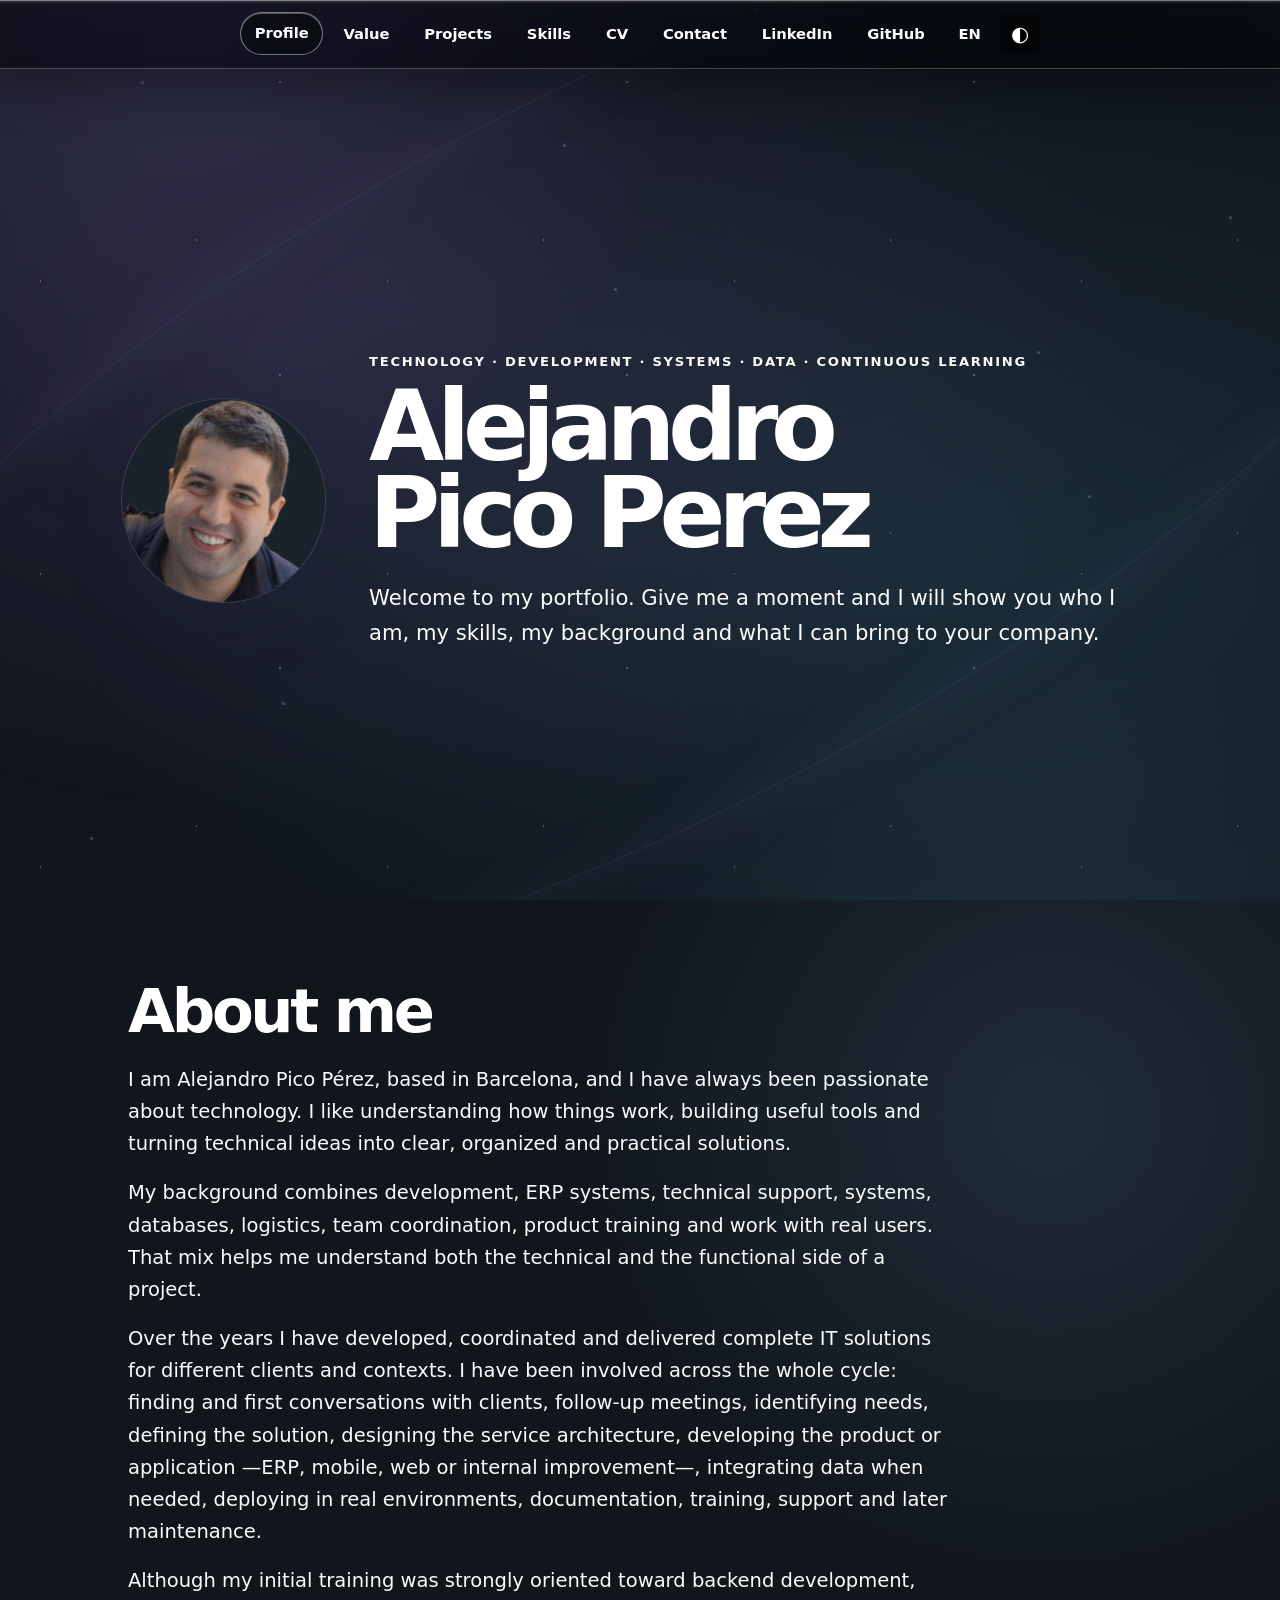
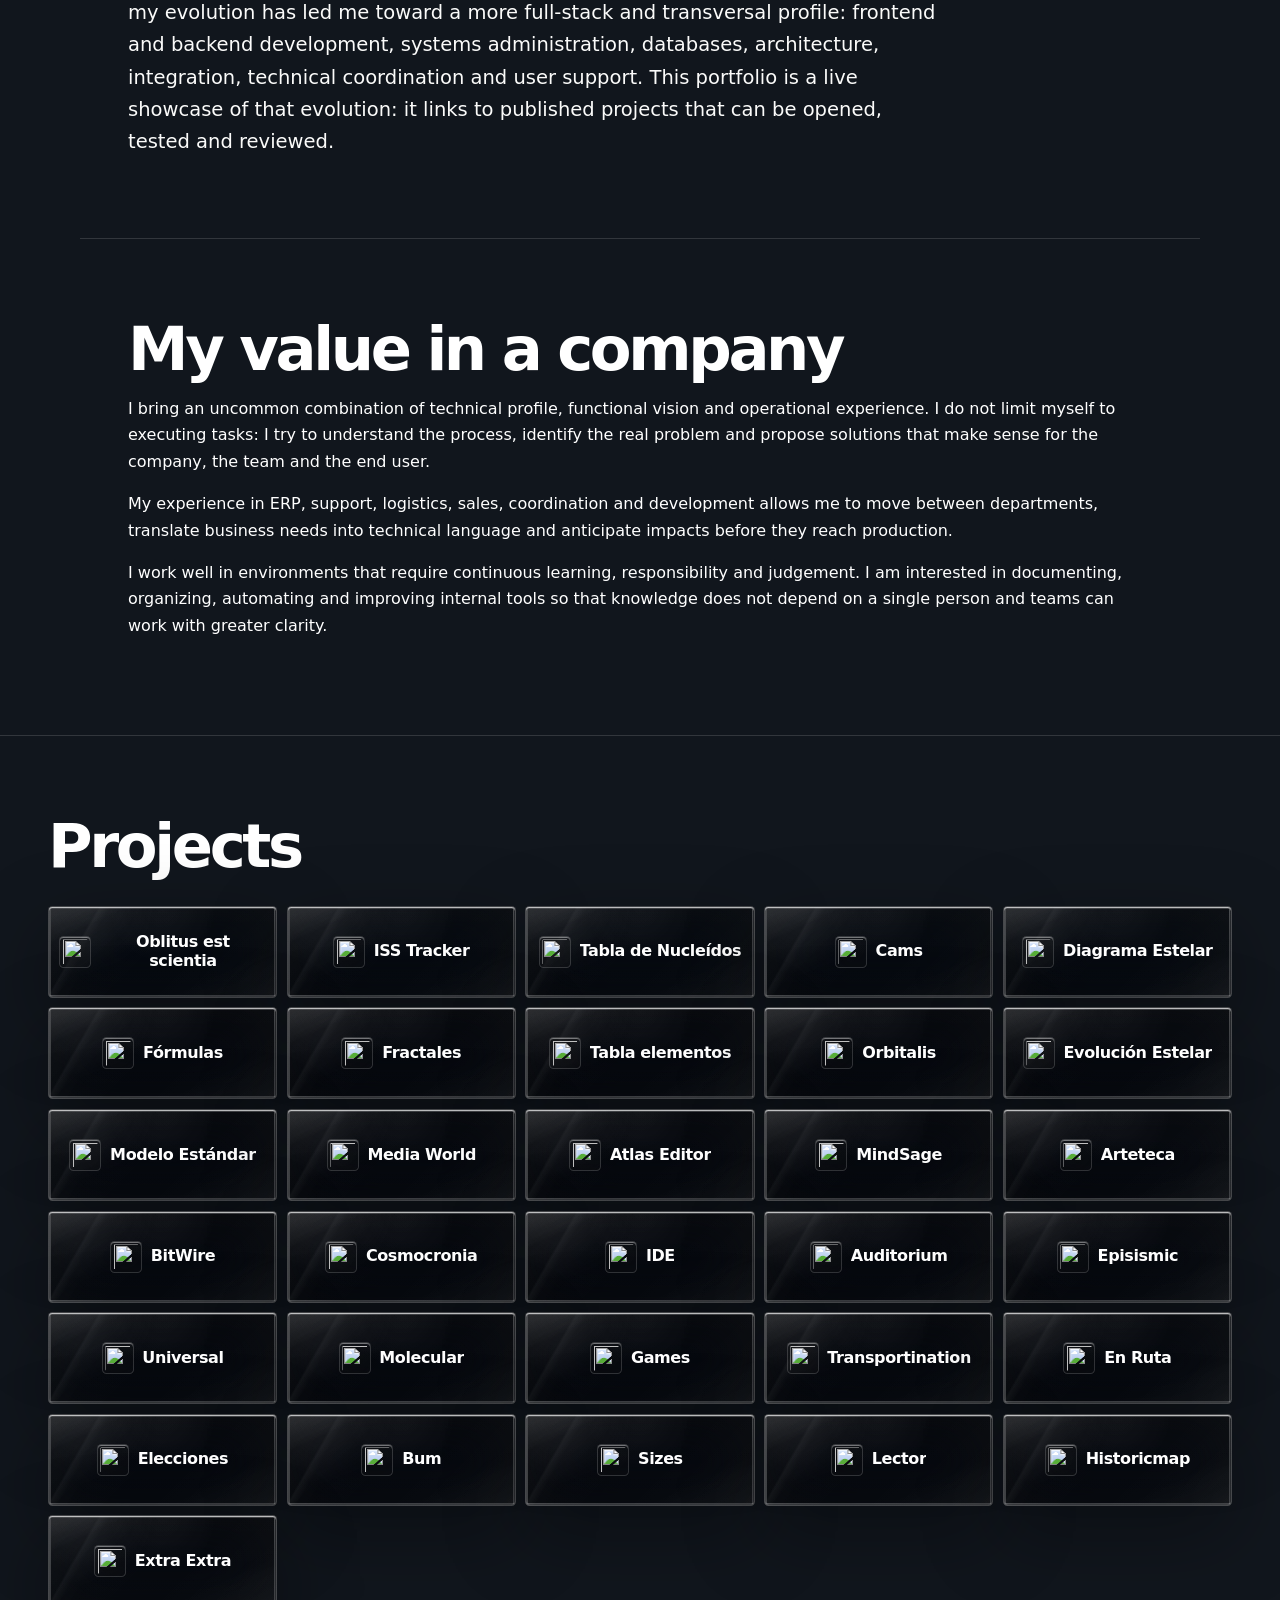
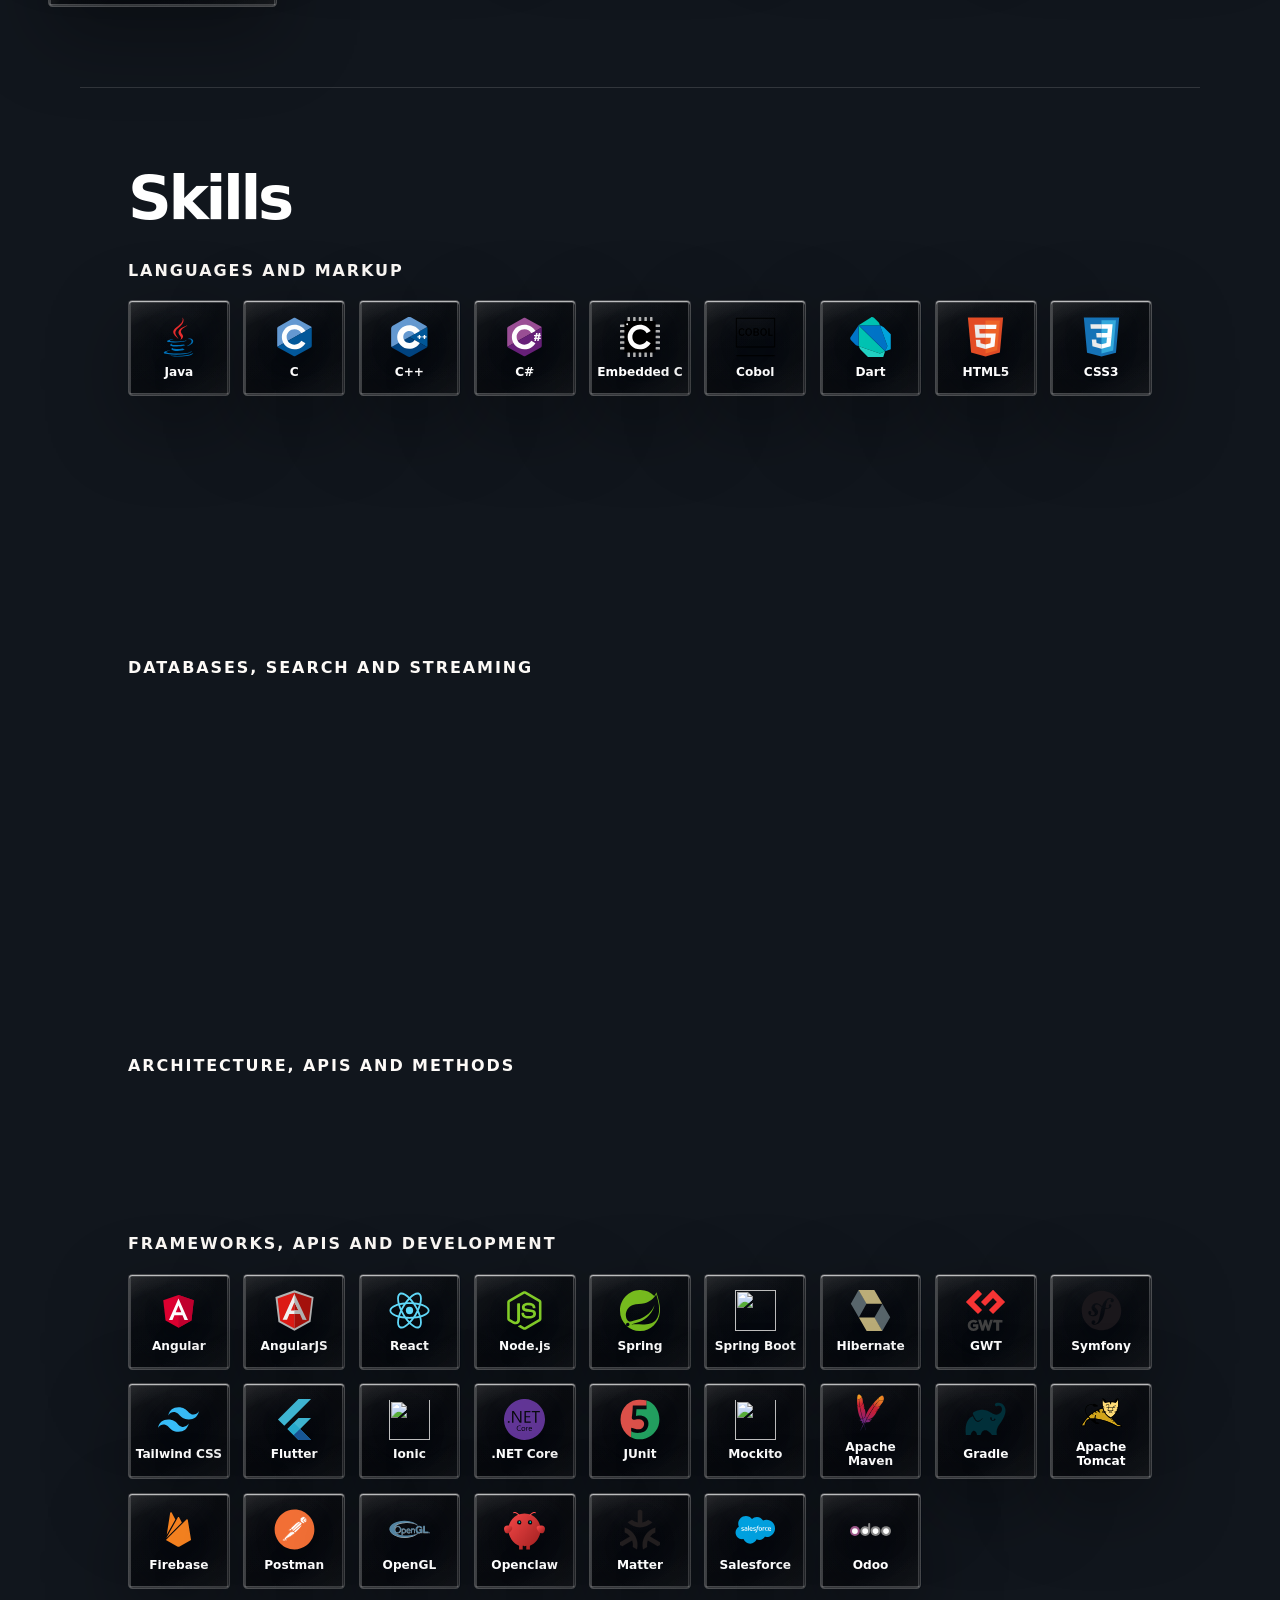
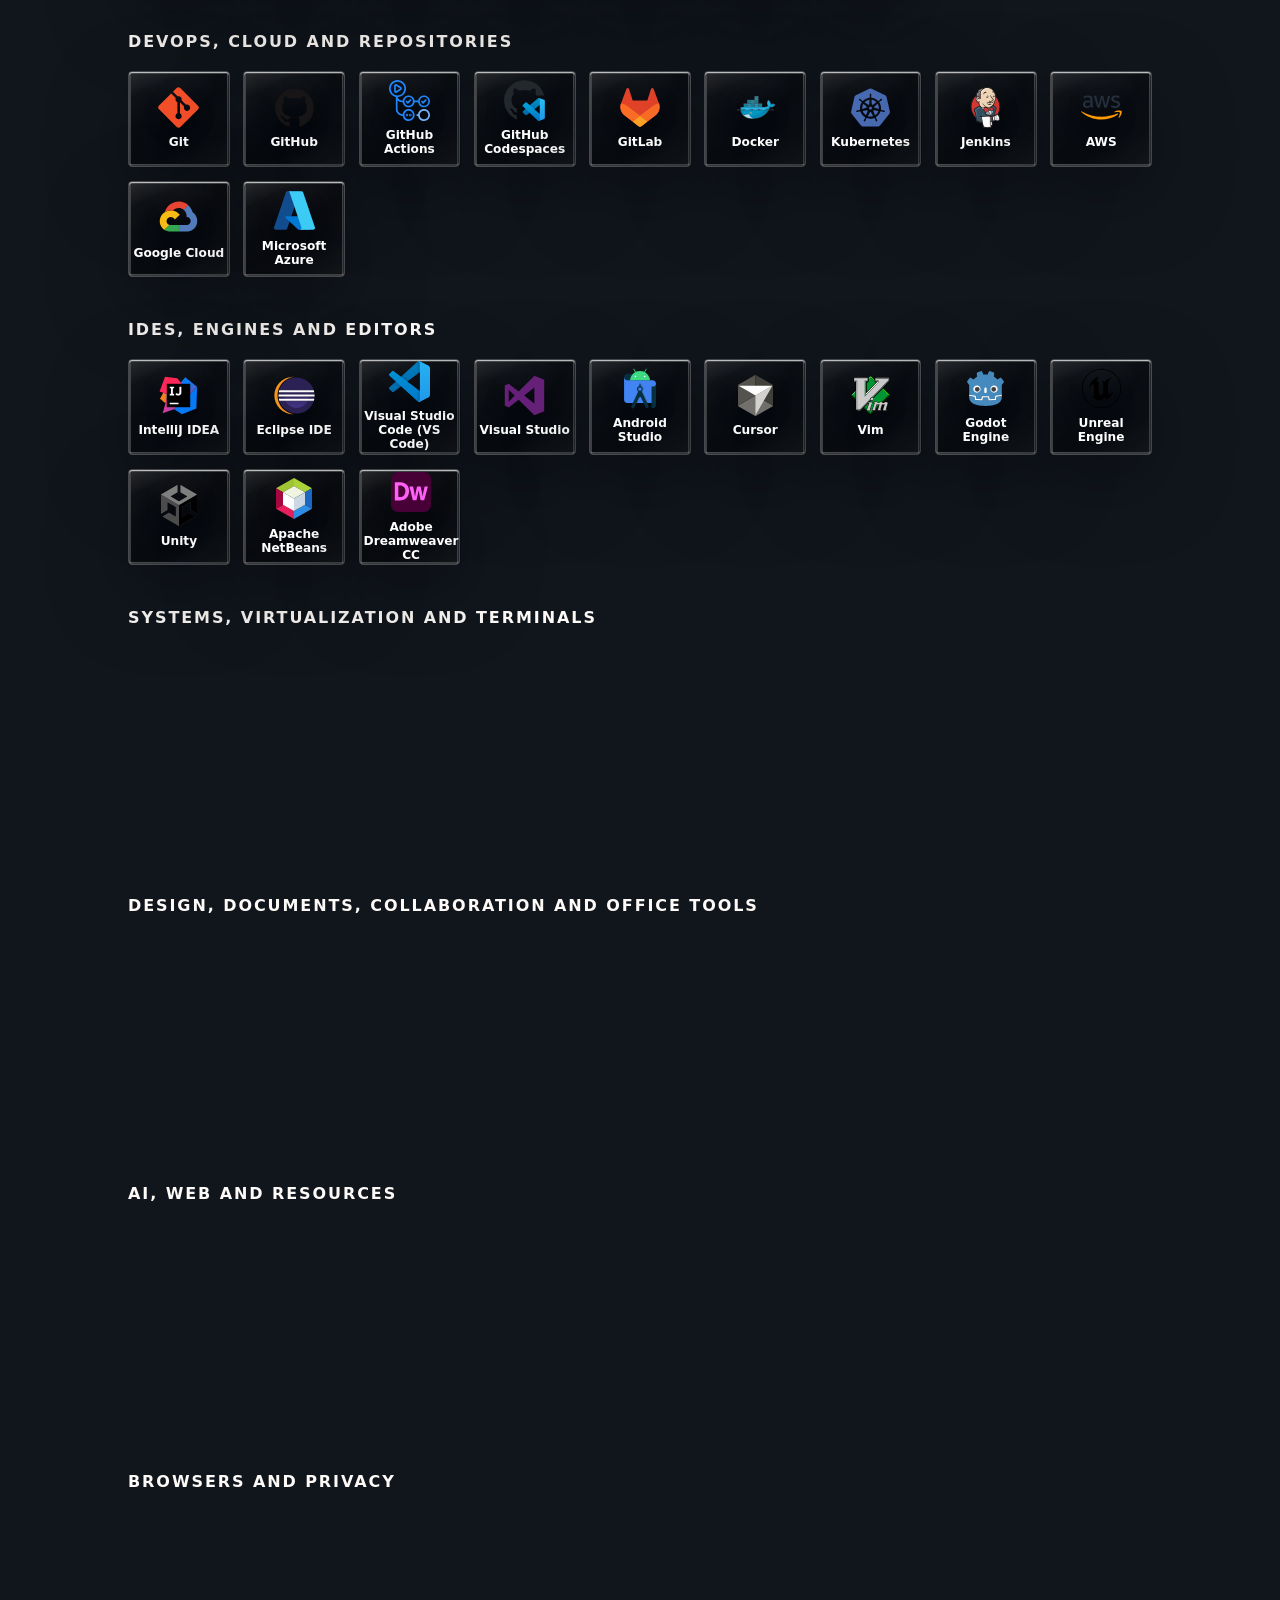
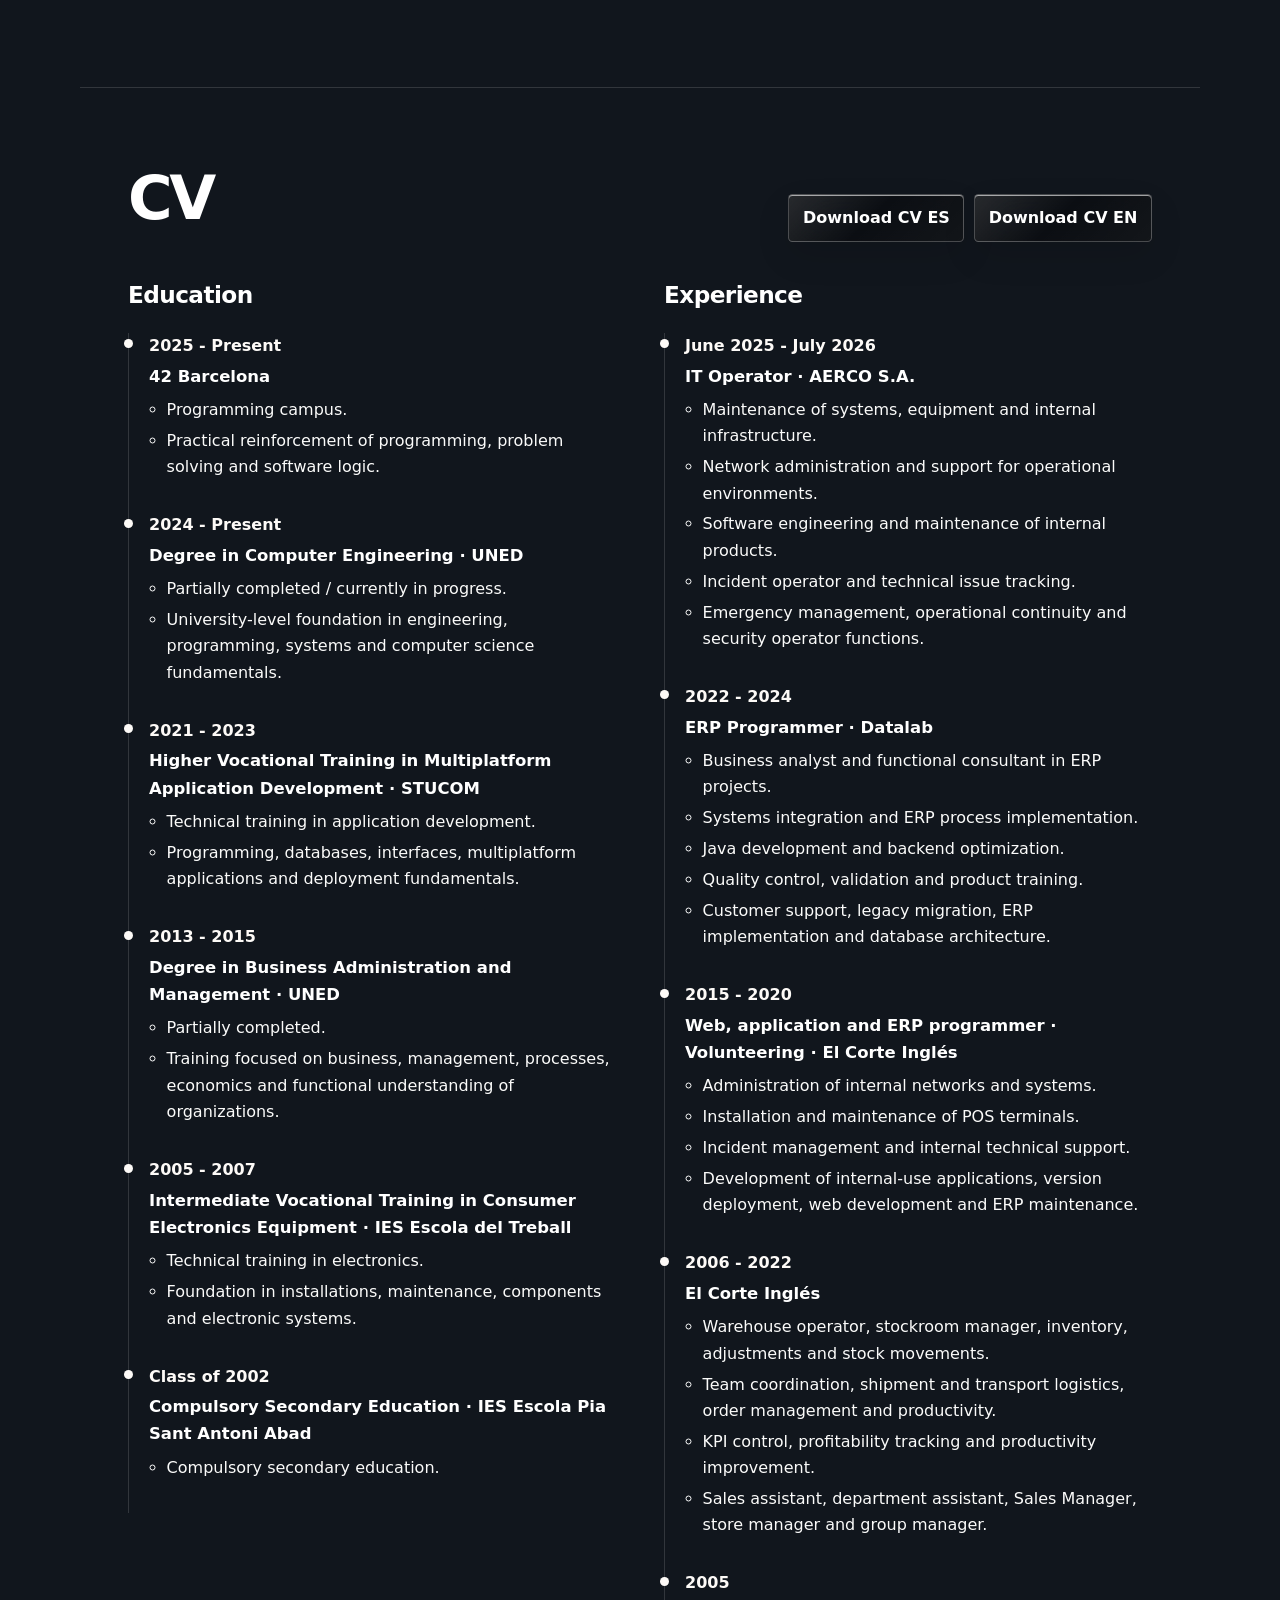
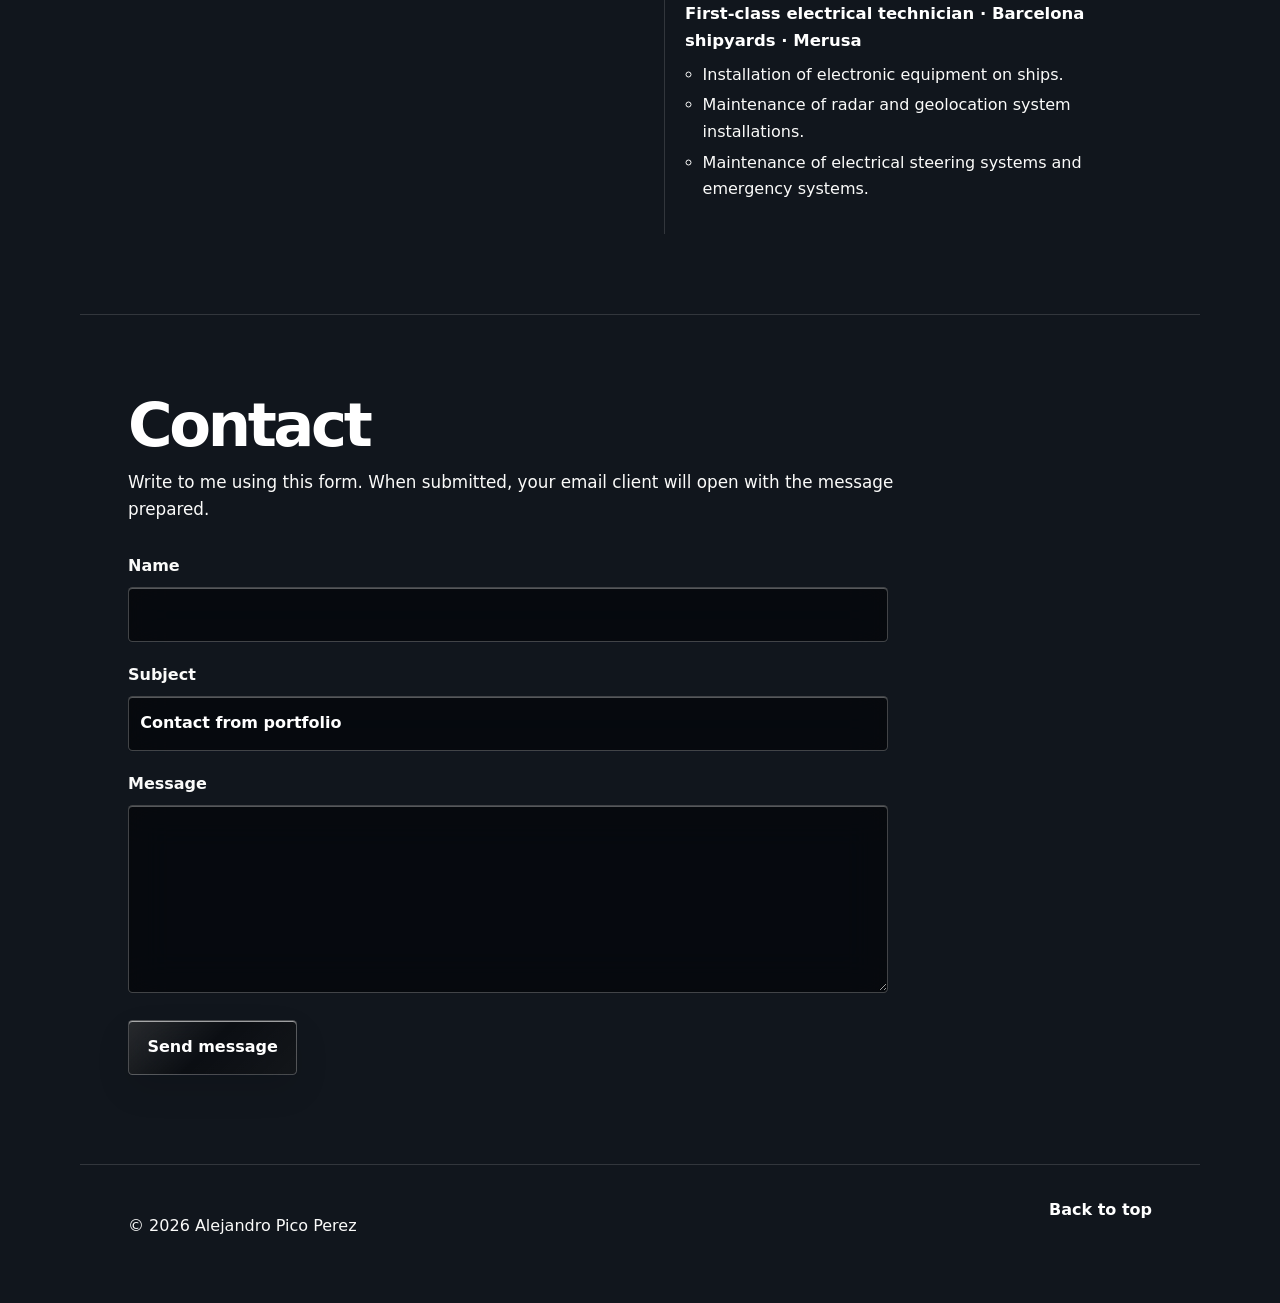
==== index.html @ 8f439185 "Add Historicmap and Extra Extra to project gallery" ====
<!doctype html>
<html lang="es">
<head>
  <meta charset="utf-8">
  <meta name="viewport" content="width=device-width, initial-scale=1, viewport-fit=cover">
  <meta name="theme-color" content="#f5f1e8">
  <meta name="application-name" content="Portfolio de Alejandro Pico">
  <meta name="apple-mobile-web-app-capable" content="yes">
  <meta name="apple-mobile-web-app-status-bar-style" content="default">
  <meta name="apple-mobile-web-app-title" content="Portfolio">
  <meta name="description" content="Portfolio de Alejandro Pico: proyectos web, visualización científica, simuladores educativos, desarrollo backend Java, bases de datos y herramientas interactivas publicadas en GitHub Pages.">
  <meta name="author" content="Alejandro Pico Perez">
  <meta name="robots" content="index, follow">
  <link rel="canonical" href="https://alejandropico.github.io/Portfolio/">
  <meta property="og:type" content="website">
  <meta property="og:locale" content="es_ES">
  <meta property="og:title" content="Alejandro Pico · Portfolio">
  <meta property="og:description" content="Portfolio profesional de Alejandro Pico: desarrollo, sistemas, datos, proyectos web interactivos y visualización técnica.">
  <meta property="og:url" content="https://alejandropico.github.io/Portfolio/">
  <meta property="og:site_name" content="Alejandro Pico · Portfolio">
  <meta property="og:image" content="https://alejandropico.github.io/Portfolio/CV/Alejandro%20Pico.svg">
  <meta name="twitter:card" content="summary_large_image">
  <meta name="twitter:title" content="Alejandro Pico · Portfolio">
  <meta name="twitter:description" content="Portfolio profesional con proyectos de desarrollo, ciencia, simuladores, visualización y herramientas interactivas.">
  <meta name="twitter:image" content="https://alejandropico.github.io/Portfolio/CV/Alejandro%20Pico.svg">
  <title>Alejandro Pico · Portfolio</title>
  <link rel="icon" type="image/svg+xml" href="favicon.svg">
  <link rel="manifest" href="manifest.webmanifest">
  <link rel="apple-touch-icon" href="icons/apple-touch-icon.png">
  <link rel="stylesheet" href="styles.css">
  <link rel="stylesheet" href="solar-theme.css?v=20260829-3">
  <script type="application/ld+json">
  {"@context":"https://schema.org","@type":"Person","name":"Alejandro Pico Perez","url":"https://alejandropico.github.io/Portfolio/","email":"alejandro.picoperez@gmail.com","sameAs":["https://github.com/AlejandroPico","https://www.linkedin.com/in/alejandro-pico-perez-a70681210/"],"knowsAbout":["Java","Spring","Backend development","Databases","ERP","Software architecture","Microservices","REST APIs","Technical visualization","Interactive web projects"]}
  </script>
  <link rel="stylesheet" href="project-gallery-compact.css?v=20261029-1">
</head>
<body>
  <nav class="site-nav" aria-label="Navegación principal">
    <button class="menu-button" type="button" aria-label="Abrir menú" aria-expanded="false">☰</button>
    <div class="nav-links">
      <a href="#perfil" data-i18n="nav.profile">Perfil</a>
      <a href="#valor" data-i18n="nav.value">Valor</a>
      <a href="#proyectos" data-i18n="nav.projects">Proyectos</a>
      <a href="#conocimientos" data-i18n="nav.skills">Conocimientos</a>
      <a href="#curriculum" data-i18n="nav.cv">CV</a>
      <a href="#contacto" data-i18n="nav.contact">Contacto</a>
      <a href="https://www.linkedin.com/in/alejandro-pico-perez-a70681210/" target="_blank" rel="noreferrer">LinkedIn</a>
      <a href="https://github.com/AlejandroPico" target="_blank" rel="noreferrer">GitHub</a>
      <select id="languageSelect" class="language-select" aria-label="Idioma"><option value="es">ES</option><option value="ca">CA</option><option value="en">EN</option><option value="fr">FR</option><option value="de">DE</option><option value="pt">PT</option><option value="it">IT</option></select>
      <button id="themeButton" class="theme-button" type="button" data-mode="auto" aria-label="Cambiar tema">Auto</button>
    </div>
  </nav>

  <header class="hero" id="inicio">
    <div class="hero-inner">
      <img class="portrait" src="CV/Alejandro%20Pico.svg?v=20260707" alt="Foto de Alejandro Pico">
      <div class="hero-copy">
        <p class="kicker" data-i18n="hero.kicker">Tecnología · Desarrollo · Sistemas · Datos · Aprendizaje continuo</p>
        <h1><span>Alejandro</span><span>Pico Perez</span></h1>
        <p data-i18n="hero.text">Bienvenido a mi portfolio. Si me das un momento, te mostraré quién soy, mis conocimientos, mi trayectoria y qué puedo aportar en tu empresa.</p>
      </div>
    </div>
  </header>

  <main>
    <section class="section profile-open" id="perfil">
      <h2 data-i18n="profile.title">Quién soy</h2>
      <div class="profile-text">
        <p data-i18n="profile.text1">Soy Alejandro Pico Pérez, de Barcelona, y desde siempre he sido amante de la tecnología. Me interesa entender cómo funcionan las cosas, construir herramientas útiles y convertir ideas técnicas en soluciones claras, ordenadas y prácticas.</p>
        <p data-i18n="profile.text2">Mi trayectoria combina desarrollo, ERP, soporte técnico, sistemas, bases de datos, logística, coordinación de equipos, formación de producto y trabajo con usuarios reales. Esa mezcla me permite entender tanto la parte técnica como la parte funcional y operativa de un proyecto.</p>
        <p data-i18n="profile.text3">A lo largo de los años he desarrollado, coordinado y entregado soluciones informáticas completas para distintos clientes y contextos. He participado en todo el ciclo: búsqueda y primeras conversaciones con el cliente, reuniones de seguimiento, identificación de necesidades, definición de la solución, diseño de la arquitectura del servicio, desarrollo del producto o aplicación —ERP, móvil, web o mejora interna—, integración de datos cuando era necesaria, despliegue en entornos reales, documentación, formación, soporte y mantenimiento posterior.</p>
        <p data-i18n="profile.text4">Aunque mi formación inicial estuvo muy orientada al backend, mi evolución me ha llevado hacia un perfil más full stack y transversal: desarrollo frontend y backend, administración de sistemas, bases de datos, arquitectura, integración, coordinación técnica y acompañamiento de usuarios. Este portfolio funciona como escaparate vivo de esa evolución: no solo enumera conocimientos, sino que enlaza proyectos publicados que se pueden abrir, probar y revisar.</p>
      </div>
    </section>

    <section class="section value-open" id="valor">
      <h2 data-i18n="value.title">Mi valor en la empresa</h2>
      <div class="value-grid">
        <p data-i18n="value.text1">Aporto una combinación poco habitual de perfil técnico, visión funcional y experiencia operativa. No me limito a ejecutar tareas: intento entender el proceso, detectar el problema real y proponer soluciones que tengan sentido para la empresa, para el equipo y para el usuario final.</p>
        <p data-i18n="value.text2">Mi experiencia en ERP, soporte, logística, ventas, coordinación y desarrollo me permite moverme entre departamentos, traducir necesidades de negocio a lenguaje técnico y anticipar impactos antes de que aparezcan en producción.</p>
        <p data-i18n="value.text3">Trabajo bien en entornos donde se necesita aprendizaje continuo, responsabilidad y criterio. Me interesa documentar, ordenar, automatizar y mejorar herramientas internas para que el conocimiento no dependa de una sola persona y los equipos puedan trabajar con más claridad.</p>
      </div>
    </section>

    <section class="section projects" id="proyectos">
      <div class="section-title"><h2 data-i18n="projects.title">Proyectos</h2></div>
      <div class="project-grid">
        <article class="project-card" data-url="https://alejandropico.github.io/Oblitus/"><div class="project-head"><img class="project-icon" src="https://alejandropico.github.io/Oblitus/assets/media/images/favicon.svg" alt=""><h3>Oblitus est scientia</h3></div><p data-i18n="project.oblitus">Archivo editorial independiente para artículos extensos, documentos interactivos y piezas de divulgación sobre ciencia, tecnología, pensamiento crítico y cultura del conocimiento.</p><div class="project-foot"><a class="repo-link" href="https://github.com/AlejandroPico/Oblitus" target="_blank" rel="noreferrer" aria-label="Repositorio de Oblitus est scientia"></a><div class="tag-list"><span>Portal</span><span>Divulgación</span></div></div></article>
        <article class="project-card featured" data-url="https://alejandropico.github.io/IssTracker/"><div class="project-head"><img class="project-icon" src="https://alejandropico.github.io/IssTracker/assets/icons/iss-top-view.svg" alt=""><h3>ISS Tracker</h3></div><p data-i18n="project.iss">Seguimiento visual de la Estación Espacial Internacional con órbita, cámaras, telemetría, pasos visibles y capas astronómicas opcionales para exploración educativa.</p><div class="project-foot"><a class="repo-link" href="https://github.com/AlejandroPico/IssTracker" target="_blank" rel="noreferrer" aria-label="Repositorio de ISS Tracker"></a><div class="tag-list"><span>Espacio</span><span>ISS</span></div></div></article>
        <article class="project-card featured" data-url="https://alejandropico.github.io/Nucleidos/"><div class="project-head"><img class="project-icon" src="https://alejandropico.github.io/Nucleidos/favicon.svg" alt=""><h3 data-i18n="project.nucleidos.title">Tabla de Nucleídos</h3></div><p data-i18n="project.nucleidos">Visor interactivo de nucleídos e isótopos para estudiar estabilidad, desintegraciones, capas, filtros, mapas nucleares y propiedades fundamentales de física nuclear.</p><div class="project-foot"><a class="repo-link" href="https://github.com/AlejandroPico/Nucleidos" target="_blank" rel="noreferrer" aria-label="Repositorio de Tabla de Nucleídos"></a><div class="tag-list"><span>Física nuclear</span><span>Ciencia</span></div></div></article>
        <article class="project-card" data-url="https://alejandropico.github.io/Cams/"><div class="project-head"><img class="project-icon" src="https://alejandropico.github.io/Cams/assets/img/favicon.svg" alt=""><h3>Cams</h3></div><p data-i18n="project.cams">Mosaico minimalista de cámaras en directo, vistas del mundo y recursos visuales organizados desde una interfaz centralizada con enfoque limpio y navegable.</p><div class="project-foot"><a class="repo-link" href="https://github.com/AlejandroPico/Cams" target="_blank" rel="noreferrer" aria-label="Repositorio de Cams"></a><div class="tag-list"><span>Media</span><span>Webcams</span></div></div></article>
        <article class="project-card" data-url="https://alejandropico.github.io/DiagramaEstelar/"><div class="project-head"><img class="project-icon" src="https://alejandropico.github.io/DiagramaEstelar/favicon.svg" alt=""><h3>Diagrama Estelar</h3></div><p data-i18n="project.stars">Visualización astronómica del diagrama Hertzsprung-Russell para explorar estrellas, magnitudes, temperaturas, clasificación estelar y relaciones físicas observables.</p><div class="project-foot"><a class="repo-link" href="https://github.com/AlejandroPico/DiagramaEstelar" target="_blank" rel="noreferrer" aria-label="Repositorio de Diagrama Estelar"></a><div class="tag-list"><span>Astronomía</span><span>Visualización</span></div></div></article>
        <article class="project-card featured" data-url="https://alejandropico.github.io/Formulas/"><div class="project-head"><img class="project-icon" src="https://alejandropico.github.io/Formulas/favicon.svg" alt=""><h3 data-i18n="project.formulas.title">Fórmulas</h3></div><p data-i18n="project.formulas">Biblioteca y simuladores matemáticos para manipular fórmulas, observar patrones, practicar conceptos y convertir expresiones abstractas en experiencias interactivas.</p><div class="project-foot"><a class="repo-link" href="https://github.com/AlejandroPico/Formulas" target="_blank" rel="noreferrer" aria-label="Repositorio de Fórmulas"></a><div class="tag-list"><span>Matemáticas</span><span>Educación</span></div></div></article>
        <article class="project-card" data-url="https://alejandropico.github.io/Fractales/"><div class="project-head"><img class="project-icon" src="https://alejandropico.github.io/Fractales/favicon.svg?v=1.1.2" alt=""><h3>Fractales</h3></div><p data-i18n="project.fractals">Explorador científico de estructuras fractales con interacción visual, navegación por teclado y ratón, control de velocidad y render estable para patrones iterativos.</p><div class="project-foot"><a class="repo-link" href="https://github.com/AlejandroPico/Fractales" target="_blank" rel="noreferrer" aria-label="Repositorio de Fractales"></a><div class="tag-list"><span>Fractales</span><span>Matemáticas</span></div></div></article>
        <article class="project-card featured" data-url="https://alejandropico.github.io/TablaElementos/"><div class="project-head"><img class="project-icon" src="https://alejandropico.github.io/TablaElementos/favicon.svg" alt=""><h3>Tabla elementos</h3></div><p data-project-key="tablaElementos">Tabla periódica ampliada para explorar elementos, espectros atómicos, propiedades, datos científicos y relaciones químicas desde una interfaz interactiva.</p><div class="project-foot"><a class="repo-link" href="https://github.com/AlejandroPico/TablaElementos" target="_blank" rel="noreferrer" aria-label="Repositorio de Tabla elementos"></a><div class="tag-list"><span>Química</span><span>Elementos</span></div></div></article>
        <article class="project-card featured" data-url="https://alejandropico.github.io/Orbitalis/"><div class="project-head"><img class="project-icon" src="https://alejandropico.github.io/Orbitalis/favicon.svg" alt=""><h3>Orbitalis</h3></div><p data-project-key="orbitalis">Simulador de cartografía orbital para explorar cuerpos reales del Sistema Solar mediante órbitas configurables, escaneo progresivo, cobertura 3D y mapas de adquisición 2D.</p><div class="project-foot"><a class="repo-link" href="https://github.com/AlejandroPico/Orbitalis" target="_blank" rel="noreferrer" aria-label="Repositorio de Orbitalis"></a><div class="tag-list"><span>Cartografía</span><span>Espacio</span></div></div></article>
      </div>
    </section>

    <section class="section skills-open" id="conocimientos"><div class="section-title"><h2 data-i18n="skills.title">Conocimientos</h2></div></section>

    <section class="section resume-open" id="curriculum"><div class="resume-head"><h2 data-i18n="cv.title">CV</h2><div class="cv-actions"><a href="CV/CV%20ES%20-%20Alejandro%20Pico.pdf" download>Descargar CV ES</a><a href="CV/CV%20EN%20-%20Alejandro%20Pico.pdf" download>Descargar CV EN</a></div></div><div class="resume-columns"><div class="resume-column"><h3>Formación</h3><ol><li><span>2025 - Actualidad</span><strong>42 Barcelona</strong><ul><li>Campus de programación.</li><li>Refuerzo práctico de programación, resolución de problemas y lógica de software.</li></ul></li><li><span>2024 - Actualidad</span><strong>Grado en Ingeniería Informática · UNED</strong><ul><li>Parcialmente cursado / en curso.</li><li>Base universitaria en ingeniería, programación, sistemas y fundamentos informáticos.</li></ul></li><li><span>2021 - 2023</span><strong>CFGS Desarrollo de Aplicaciones Multiplataforma · STUCOM</strong><ul><li>Formación técnica en desarrollo de aplicaciones.</li><li>Programación, bases de datos, interfaces, aplicaciones multiplataforma y fundamentos de despliegue.</li></ul></li><li><span>2013 - 2015</span><strong>Grado en Administración y Dirección de Empresas · UNED</strong><ul><li>Parcialmente cursado.</li><li>Formación orientada a empresa, gestión, procesos, economía y visión funcional del negocio.</li></ul></li><li><span>2005 - 2007</span><strong>CFGM Equipos Electrónicos de Consumo · IES Escola del Treball</strong><ul><li>Formación técnica en electrónica.</li><li>Base en instalaciones, mantenimiento, componentes y sistemas electrónicos.</li></ul></li><li><span>Promoción 2002</span><strong>ESO · IES Escola Pia Sant Antoni Abad</strong><ul><li>Educación secundaria obligatoria.</li></ul></li></ol></div><div class="resume-column"><h3>Experiencia</h3><ol><li><span>Junio 2025 - Julio 2026</span><strong>Operador informático · AERCO S.A.</strong><ul><li>Mantenimiento de sistemas, equipos e infraestructura interna.</li><li>Administración de redes y soporte de entornos operativos.</li><li>Ingeniería de software y mantenimiento de productos internos.</li><li>Operador de incidencias y seguimiento de problemas técnicos.</li><li>Gestión de emergencias, continuidad operativa y funciones de operador de seguridad.</li></ul></li><li><span>2022 - 2024</span><strong>Programador ERP · Datalab</strong><ul><li>Analista de negocios y consultor funcional en proyectos ERP.</li><li>Integración de sistemas e implementación de procesos ERP.</li><li>Desarrollo Java y optimización backend.</li><li>Control de calidad, validación y formación de producto.</li><li>Soporte a clientes, migración legacy, implementación ERP y arquitectura de bases de datos.</li></ul></li><li><span>2015 - 2020</span><strong>Programador web, aplicaciones y ERP · Voluntariado · El Corte Inglés</strong><ul><li>Administración de redes y sistemas internos.</li><li>Instalación y mantenimiento de TPV.</li><li>Gestión de incidencias y soporte técnico interno.</li><li>Desarrollo de aplicaciones para uso interno, despliegue de versiones, web y mantenimiento ERP.</li></ul></li><li><span>2006 - 2022</span><strong>El Corte Inglés</strong><ul><li>Mozo de almacén, stockroom manager, inventariado, ajustes y movimientos de stock.</li><li>Coordinación de equipos, logística de envíos y transportes, gestión de pedidos y productividad.</li><li>Control de indicadores KPI, rentabilidades y mejora de productividad.</li><li>Dependiente, ayudante de sección, Sales Manager, responsable de tienda y responsable de grupo.</li></ul></li><li><span>2005</span><strong>Oficial técnico de 1ª en electricidad · Astilleros navales de Barcelona · Merusa</strong><ul><li>Instalación de equipos electrónicos en navíos.</li><li>Mantenimiento de instalaciones de sistemas de radares y geolocalización.</li><li>Mantenimiento de sistemas eléctricos de dirección y sistemas de emergencia.</li></ul></li></ol></div></div></section>

    <section class="section contact-open" id="contacto"><div class="section-title"><h2 data-i18n="contact.title">Contacto</h2><p data-i18n="contact.lead">Escríbeme desde este formulario. Al enviarlo se abrirá tu cliente de correo con el mensaje preparado.</p></div><form class="contact-form" action="mailto:alejandro.picoperez@gmail.com?subject=Contacto%20desde%20el%20portfolio" method="post" enctype="text/plain"><label>Nombre<input type="text" name="nombre" autocomplete="name"></label><label>Asunto<input type="text" name="asunto" value="Contacto desde el portfolio"></label><label>Mensaje<textarea name="mensaje" rows="6" required></textarea></label><button type="submit">Enviar mensaje</button></form></section>
  </main>

  <footer><p>© <span id="year"></span> Alejandro Pico Perez</p><a href="#inicio" data-i18n="footer.top">Volver arriba</a></footer>
  <script src="skills-icons.js?v=20261029-1"></script><script src="script.js?v=20261029-1"></script><script src="i18n/project-catalog-extra.js?v=20261029-1"></script><script src="solar-theme.js?v=20261029-1"></script><script src="pwa.js"></script>
</body>
</html>
---- styles.css ----
:root{color-scheme:light dark;--radius:1.25rem;--shadow:0 22px 70px rgba(29,39,61,.14);--bg:#f5f1e8;--surface:#fffaf1;--surface-2:#ebe3d3;--text:#232323;--muted:#6a6257;--line:rgba(49,43,36,.16);--accent:#b35c2e;--accent-2:#305f72;--chip:#efe0c8;--nav:rgba(245,241,232,.9)}
body[data-theme="light"]{--bg:#f5f1e8;--surface:#fffaf1;--surface-2:#ebe3d3;--text:#232323;--muted:#6a6257;--line:rgba(49,43,36,.16);--accent:#b35c2e;--accent-2:#305f72;--chip:#efe0c8;--nav:rgba(245,241,232,.9)}
body[data-theme="dark"]{--bg:#0f141b;--surface:#171f2a;--surface-2:#202b38;--text:#f3efe7;--muted:#b8b1a6;--line:rgba(255,255,255,.14);--accent:#d99a5d;--accent-2:#7fb7c9;--chip:#2a3442;--nav:rgba(15,20,27,.88)}
*{box-sizing:border-box}html{scroll-behavior:smooth}body{margin:0;font-family:Inter,system-ui,-apple-system,BlinkMacSystemFont,"Segoe UI",sans-serif;color:var(--text);background:radial-gradient(circle at 14% 0%,color-mix(in srgb,var(--accent) 18%,transparent),transparent 32rem),radial-gradient(circle at 82% 12%,color-mix(in srgb,var(--accent-2) 16%,transparent),transparent 30rem),var(--bg);line-height:1.65;transition:background .35s ease,color .35s ease}a{color:inherit;text-decoration:none}
.site-nav{position:sticky;top:0;z-index:20;min-height:4.25rem;display:flex;justify-content:center;align-items:center;padding:.75rem clamp(1rem,4vw,3rem);border-bottom:1px solid var(--line);background:var(--nav);backdrop-filter:blur(16px)}.nav-links{display:flex;align-items:center;justify-content:center;gap:.35rem;flex-wrap:wrap}.nav-links a,.theme-button,.language-select{min-height:2.35rem;border:1px solid transparent;border-radius:999px;color:var(--muted);background:transparent;font:inherit;font-size:.92rem;font-weight:750}.nav-links a{display:inline-flex;align-items:center;padding:.55rem .85rem}.nav-links a:hover,.theme-button:hover,.language-select:hover{color:var(--text);background:color-mix(in srgb,var(--surface) 68%,transparent);border-color:var(--line)}.language-select{padding:.45rem .7rem;cursor:pointer;outline:0}.theme-button{padding:.45rem .85rem;cursor:pointer}.menu-button{display:none;margin-left:auto;border:1px solid var(--line);border-radius:.8rem;background:var(--surface);color:var(--text);padding:.55rem .75rem;font-size:1.05rem}
.hero{min-height:calc(100svh - 4.25rem);display:flex;align-items:center;padding:6rem clamp(1rem,4vw,3rem) 4rem}.hero-inner{max-width:1120px;margin:0 auto;display:grid;grid-template-columns:auto 1fr;gap:2.7rem;align-items:center}.portrait{width:205px;height:205px;border-radius:50%;object-fit:cover;border:1px solid var(--line);box-shadow:var(--shadow);background:var(--surface)}.hero-copy .kicker{margin:0 0 .6rem;color:var(--accent);text-transform:uppercase;letter-spacing:.13em;font-size:.82rem;font-weight:900}.hero-copy h1{margin:0 0 1.45rem;font-size:clamp(3rem,7.6vw,6.8rem);line-height:.9;letter-spacing:-.075em}.hero-copy h1 span{display:block}.hero-copy p:not(.kicker){max-width:790px;margin:0;color:var(--muted);font-size:clamp(1.05rem,2vw,1.32rem)}
.section{max-width:1120px;margin:0 auto;padding:5rem clamp(1rem,4vw,3rem);border-top:1px solid var(--line)}.section:first-of-type{border-top:0}.section-title{margin-bottom:1.8rem}h2{margin:0 0 .8rem;font-size:clamp(2.1rem,4.8vw,3.8rem);line-height:1;letter-spacing:-.055em}h3{margin:.1rem 0 .45rem;font-size:1.22rem;letter-spacing:-.025em}.section-title p,.profile-text p,.contact-open p{max-width:820px;margin:0;color:var(--muted);font-size:1.05rem}
.project-grid{display:grid;grid-template-columns:repeat(3,minmax(0,1fr));gap:1rem}.project-card{position:relative;min-height:285px;display:flex;flex-direction:column;gap:1.15rem;padding:1.35rem;border:1px solid var(--line);border-radius:var(--radius);background:linear-gradient(180deg,color-mix(in srgb,var(--surface) 96%,transparent),color-mix(in srgb,var(--surface-2) 70%,transparent));box-shadow:0 14px 42px rgba(0,0,0,.12);overflow:hidden;transition:transform .2s ease,border-color .2s ease,background .2s ease}.project-card:before{content:"";position:absolute;inset:0;background:radial-gradient(circle at top right,color-mix(in srgb,var(--accent) 18%,transparent),transparent 13rem);opacity:.65;pointer-events:none}.project-card>*:not(.project-main){position:relative;z-index:2}.project-card:hover{transform:translateY(-5px);border-color:color-mix(in srgb,var(--accent) 48%,var(--line));cursor:pointer}.project-card.featured{border-color:color-mix(in srgb,var(--accent) 34%,var(--line))}.project-main{position:absolute;inset:0;z-index:1}.project-head{display:flex;align-items:flex-start;gap:.75rem}.project-icon{width:2.2rem;height:2.2rem;object-fit:contain;border-radius:.55rem;background:color-mix(in srgb,var(--surface) 70%,transparent);border:1px solid var(--line);padding:.22rem}.project-head h3{font-size:1.34rem;line-height:1.08;margin:.05rem 0 0}.project-card p{margin:0;color:var(--muted);line-height:1.72}.project-foot{margin-top:auto;display:flex;align-items:flex-end;justify-content:space-between;gap:1rem;position:relative;z-index:3}.repo-link{display:inline-grid;place-items:center;width:1.8rem;height:1.8rem;border-radius:50%;font-size:.68rem;font-weight:950;color:var(--muted);letter-spacing:-.06em}.repo-link:hover{color:var(--accent)}.tag-list{display:flex;flex-wrap:wrap;justify-content:flex-end;gap:.35rem}.tag-list span{font-size:.68rem;letter-spacing:.08em;text-transform:uppercase;color:var(--muted);border:1px solid var(--line);border-radius:999px;padding:.22rem .48rem;background:transparent}
.profile-open h2{margin-bottom:1.4rem}.profile-text{max-width:930px;display:grid;gap:1.05rem}.profile-text p{font-size:clamp(1.05rem,2vw,1.22rem)}
.tech-groups{display:grid;gap:2.5rem}.tech-group h3{color:var(--accent);text-transform:uppercase;letter-spacing:.12em;font-size:1rem;margin:0 0 1rem}.tech-grid{display:grid;grid-template-columns:repeat(auto-fill,minmax(78px,1fr));gap:.85rem}.tech-card{min-height:96px;border:1px solid var(--line);border-radius:1rem;display:grid;place-items:center;align-content:center;gap:.55rem;background:color-mix(in srgb,var(--surface) 58%,transparent);color:var(--accent);font-size:1.05rem;font-weight:950}.tech-card span{font-size:.76rem;text-align:center;font-weight:800;color:var(--muted);line-height:1.15;padding:0 .25rem}
.resume-head{display:flex;align-items:flex-end;justify-content:space-between;gap:1rem;margin-bottom:2rem}.cv-actions{display:flex;gap:.6rem;flex-wrap:wrap;justify-content:flex-end}.cv-actions a{border:1px solid var(--line);border-radius:999px;padding:.62rem .85rem;font-weight:850;color:var(--muted)}.cv-actions a:hover{border-color:var(--accent);color:var(--accent)}.resume-columns{display:grid;grid-template-columns:1fr 1fr;gap:3rem}.resume-column h3{font-size:1.45rem;margin-bottom:1.2rem}.resume-column ol{list-style:none;margin:0;padding:0;border-left:1px solid var(--line)}.resume-column li{position:relative;padding:0 0 1.7rem 1.25rem}.resume-column li:before{content:"";position:absolute;left:-5px;top:.4rem;width:9px;height:9px;border-radius:50%;background:var(--accent)}.resume-column span{display:block;color:var(--accent);font-weight:900;margin-bottom:.2rem}.resume-column strong{display:block;font-size:1.03rem}.resume-column p{margin:.25rem 0 0;color:var(--muted)}.resume-column li ul{margin:.45rem 0 0;padding-left:1.1rem;color:var(--muted)}.resume-column li li{padding:0 0 .28rem 0}.resume-column li li:before{display:none}
.contact-open{padding-bottom:5.5rem}.contact-form{max-width:760px;display:grid;gap:1.25rem}.contact-form label{display:grid;gap:.45rem;color:var(--muted);font-weight:800}.contact-form input,.contact-form textarea{width:100%;border:0;border-bottom:1px solid var(--line);border-radius:0;background:transparent;color:var(--text);padding:.8rem 0;font:inherit;outline:0}.contact-form input:focus,.contact-form textarea:focus{border-color:var(--accent)}.contact-form button{justify-self:start;margin-top:.5rem;border:1px solid var(--accent);border-radius:999px;background:transparent;color:var(--text);padding:.85rem 1.15rem;font:inherit;font-weight:900;cursor:pointer}.contact-form button:hover{background:var(--accent);color:var(--bg)}.contact-social{display:flex;gap:.9rem;margin-top:1.35rem}.contact-social a{font-weight:850;color:var(--muted);border-bottom:1px solid var(--line)}.contact-social a:hover{color:var(--accent);border-color:var(--accent)}
footer{max-width:1120px;margin:0 auto;padding:2rem clamp(1rem,4vw,3rem) 3rem;border-top:1px solid var(--line);display:flex;justify-content:space-between;gap:1rem;color:var(--muted)}footer a{color:var(--text);font-weight:800}
@media (max-width:920px){.project-grid{grid-template-columns:repeat(2,minmax(0,1fr))}.resume-columns{grid-template-columns:1fr;gap:2rem}.resume-head{align-items:flex-start}.tech-grid{grid-template-columns:repeat(auto-fill,minmax(74px,1fr))}}
@media (max-width:760px){.site-nav{justify-content:flex-end}.menu-button{display:block}.nav-links{display:none;position:absolute;top:4rem;right:1rem;left:1rem;padding:.7rem;border:1px solid var(--line);border-radius:1rem;background:var(--surface);box-shadow:var(--shadow)}.nav-links.open{display:grid}.nav-links a,.language-select,.theme-button{width:100%;justify-content:center;text-align:center}.hero{min-height:auto;padding-top:4.5rem}.hero-inner{grid-template-columns:1fr;text-align:center;justify-items:center;gap:1.3rem}.portrait{width:160px;height:160px}.project-grid{grid-template-columns:1fr}.project-card{min-height:250px}.resume-head{display:block}.cv-actions{justify-content:flex-start;margin-top:1rem}footer{flex-direction:column}}
---- solar-theme.css ----
:root{--solar-transition:1.6s cubic-bezier(.2,.75,.2,1)}
body,.site-nav,.project-card,.tech-card,.project-icon,.language-picker__button,.language-picker__menu,.theme-button,.menu-button,.contact-form input,.contact-form textarea,.cv-actions a,.contact-form button{transition:background-color var(--solar-transition),background var(--solar-transition),color var(--solar-transition),border-color var(--solar-transition),box-shadow var(--solar-transition),opacity var(--solar-transition)!important}
body[data-visual-style="classic"][data-day-phase="morning"]{--bg:#f8f5ee;--surface:#fffdf8;--surface-2:#eee8dd;--text:#222326;--muted:#686159;--line:rgba(49,43,36,.14);--accent:#b65f31;--accent-2:#356b7c;--chip:#f1e3cb;--nav:rgba(248,245,238,.90)}
body[data-visual-style="classic"][data-day-phase="afternoon"]{--bg:#f2dfc5;--surface:#fff2df;--surface-2:#e7cfae;--text:#2c2520;--muted:#735f4d;--line:rgba(78,55,36,.17);--accent:#c46b35;--accent-2:#8e664b;--chip:#ead0ad;--nav:rgba(242,223,197,.90)}
body[data-visual-style="classic"][data-day-phase="night"]{--bg:#0f141b;--surface:#171f2a;--surface-2:#202b38;--text:#f3efe7;--muted:#b8b1a6;--line:rgba(255,255,255,.14);--accent:#d99a5d;--accent-2:#7fb7c9;--chip:#2a3442;--nav:rgba(15,20,27,.88)}
body[data-visual-style="classic"][data-day-phase="morning"]::before{background:radial-gradient(circle at 14% 4%,rgba(255,222,158,.26),transparent 28rem),radial-gradient(circle at 84% 14%,rgba(122,189,215,.17),transparent 28rem),linear-gradient(135deg,rgba(255,255,255,.15),transparent 45%)!important;opacity:.92!important}
body[data-visual-style="classic"][data-day-phase="afternoon"]::before{background:radial-gradient(circle at 14% 10%,rgba(235,147,73,.29),transparent 29rem),radial-gradient(circle at 82% 18%,rgba(184,114,79,.18),transparent 27rem),radial-gradient(circle at 58% 84%,rgba(255,214,154,.18),transparent 24rem),linear-gradient(135deg,rgba(255,244,222,.12),transparent 46%)!important;opacity:.95!important}
body[data-visual-style="classic"][data-day-phase="night"]::before{background:radial-gradient(circle at 16% 18%,rgba(93,133,184,.16),transparent 27rem),radial-gradient(circle at 82% 24%,rgba(93,79,145,.13),transparent 26rem),linear-gradient(145deg,rgba(10,16,26,.14),transparent 42%)!important;opacity:.86!important}
.theme-button::before{content:none!important}
.theme-button{display:inline-flex;align-items:center;justify-content:center;min-width:2.5rem;padding:.5rem!important}
.theme-button svg{width:1.25rem;height:1.25rem;fill:none;stroke:currentColor;stroke-width:1.8;stroke-linecap:round;stroke-linejoin:round}
.theme-button>span{font-size:1.3rem;line-height:1}
@media(prefers-reduced-motion:reduce){body,.site-nav,.project-card,.tech-card,.project-icon,.language-picker__button,.language-picker__menu,.theme-button,.menu-button,.contact-form input,.contact-form textarea,.cv-actions a,.contact-form button{transition:none!important}}

/* Palette animation is driven frame by frame; CSS must not interpolate the ink
   independently and undo its contrast correction. Opacity/reveal effects stay. */
body[data-solar-managed],body[data-solar-managed] *{transition-property:border-color,box-shadow,opacity,transform,max-height,padding,gap,inset!important}
/* Visual styles and glass layers remain active in every solar phase. */
body[data-solar-managed]{--visual-accent:var(--accent);--visual-accent-2:var(--accent-2);background:radial-gradient(circle at 14% 0%,color-mix(in srgb,var(--visual-accent) 18%,transparent),transparent 32rem),radial-gradient(circle at 82% 12%,color-mix(in srgb,var(--visual-accent-2) 16%,transparent),transparent 30rem),var(--bg)}
body[data-solar-managed][data-visual-style="aurora"]{--visual-accent:#9b6cff;--visual-accent-2:#43d9c6}
body[data-solar-managed][data-visual-style="nebula"]{--visual-accent:#6aa7ff;--visual-accent-2:#ff7bd5}
body[data-solar-managed][data-visual-style="solstice"]{--visual-accent:#d88a2d;--visual-accent-2:#5aa06a}
body[data-solar-managed]::before{opacity:var(--solar-backdrop-opacity,.9)!important}
body[data-solar-managed][data-visual-style] :is(.project-card,.tech-card,.site-nav,.language-picker__menu,.theme-panel,.cv-actions a,.contact-form input,.contact-form textarea,.contact-form button,.theme-button,.menu-button){
 --text:var(--solar-panel-text);--muted:var(--solar-panel-muted);--accent:var(--solar-panel-accent);--accent-2:var(--solar-panel-accent2);--surface:var(--solar-glass-surface);
 color:var(--text);background-color:var(--solar-glass-underlay)!important;
}
@media(max-width:760px){body[data-solar-managed][data-visual-style] .site-nav{background:transparent!important}body[data-solar-managed][data-visual-style] .nav-links{--text:var(--solar-panel-text);--muted:var(--solar-panel-muted);--accent:var(--solar-panel-accent);--surface:var(--solar-glass-surface);background-color:var(--solar-glass-underlay)!important}}
/* A very small local halo protects glyphs at the brightness crossover without
   hiding the gradients or the transparent material behind the text. */
body[data-solar-backdrop="true"] :is(h1,h2,.hero-copy p,.profile-text p,.value-grid p,.tech-group h3,.resume-column,.contact-open p,footer){text-shadow:0 1px 1px var(--solar-text-halo)}
---- project-gallery-compact.css ----
/* Standard compact glass gallery with responsive project details. */
#proyectos .project-grid{grid-template-columns:repeat(5,minmax(0,1fr))!important;gap:.6rem!important}
#proyectos .project-slot{height:92px}
#proyectos .project-slot>.project-card{padding:.7rem .65rem}
#proyectos .project-head{gap:.55rem}
#proyectos .project-icon{width:2rem;height:2rem;padding:.16rem}
#proyectos .project-head h3{font-size:1rem;line-height:1.18;white-space:normal;overflow-wrap:anywhere;text-wrap:balance}
@media(hover:hover) and (pointer:fine) and (min-width:761px){
 #proyectos .project-slot{--detail-width:360px}
 #proyectos .project-slot>.project-card:is(:hover,:focus,:focus-within){
  inset:auto;top:-115px;left:calc((100% - var(--detail-width))/2);right:auto;
  width:var(--detail-width)!important;height:auto!important;min-height:322px!important;
  padding:1.25rem;gap:.9rem;overflow:visible;justify-content:flex-start;
 }
 #proyectos .project-slot>.project-card:is(:hover,:focus,:focus-within) .project-head h3{font-size:1.25rem;line-height:1.18}
 #proyectos .project-slot>.project-card:is(:hover,:focus,:focus-within)>p{max-height:none;font-size:.96rem;line-height:1.6}
 #proyectos .project-slot>.project-card:is(:hover,:focus,:focus-within) .project-foot{max-height:none;flex-wrap:wrap;row-gap:.65rem}
 #proyectos .project-slot>.project-card:is(:hover,:focus,:focus-within) .project-icon{width:2.35rem;height:2.35rem}
}
@media(min-width:1121px){
 #proyectos .project-slot:nth-child(5n+1)>.project-card:is(:hover,:focus,:focus-within){left:0;right:auto}
 #proyectos .project-slot:nth-child(5n)>.project-card:is(:hover,:focus,:focus-within){left:auto;right:0}
}
@media(min-width:921px) and (max-width:1120px){
 #proyectos .project-grid{grid-template-columns:repeat(4,minmax(0,1fr))!important}
 #proyectos .project-slot:nth-child(4n+1)>.project-card:is(:hover,:focus,:focus-within){left:0;right:auto}
 #proyectos .project-slot:nth-child(4n)>.project-card:is(:hover,:focus,:focus-within){left:auto;right:0}
}
@media(min-width:761px) and (max-width:920px){
 #proyectos .project-grid{grid-template-columns:repeat(3,minmax(0,1fr))!important}
 #proyectos .project-slot:nth-child(3n+1)>.project-card:is(:hover,:focus,:focus-within){left:0;right:auto}
 #proyectos .project-slot:nth-child(3n)>.project-card:is(:hover,:focus,:focus-within){left:auto;right:0}
}
@media(max-width:760px){
 #proyectos .project-grid{grid-template-columns:repeat(2,minmax(0,1fr))!important;gap:.55rem!important}
 #proyectos .project-slot{height:82px}
 #proyectos .project-slot.is-mobile-open{grid-column:1/-1;height:auto}
 #proyectos .project-slot>.project-card.is-mobile-expanded{position:relative!important;inset:0;min-height:240px!important;padding:1.15rem;gap:.85rem;overflow:visible}
 #proyectos .project-slot>.project-card.is-mobile-expanded>p{max-height:none;font-size:.95rem;line-height:1.6}
 #proyectos .project-slot>.project-card.is-mobile-expanded .project-foot{max-height:none;flex-wrap:wrap;row-gap:.65rem}
}
@media(max-width:539px){
 #proyectos .project-grid{grid-template-columns:1fr!important;gap:.5rem!important}
 #proyectos .project-slot{height:74px}
 #proyectos .project-slot.is-mobile-open{height:auto}
 #proyectos .project-head h3{font-size:1.06rem}
}
@media(prefers-reduced-motion:reduce){#proyectos .project-slot,#proyectos .project-card{transition:none!important}}

/* Balance free space around descriptions without changing card dimensions. */
@media(hover:hover) and (pointer:fine) and (min-width:761px){
 #proyectos .project-slot>.project-card:is(:hover,:focus,:focus-within)>p{margin:auto 0!important;text-align:left;flex-shrink:0}
 #proyectos .project-slot>.project-card:is(:hover,:focus,:focus-within) .project-foot{margin-top:0!important;flex-shrink:0}
}
@media(max-width:760px){
 #proyectos .project-slot>.project-card.is-mobile-expanded>p{margin:auto 0!important;text-align:left;flex-shrink:0}
 #proyectos .project-slot>.project-card.is-mobile-expanded .project-foot{margin-top:0!important;flex-shrink:0}
}
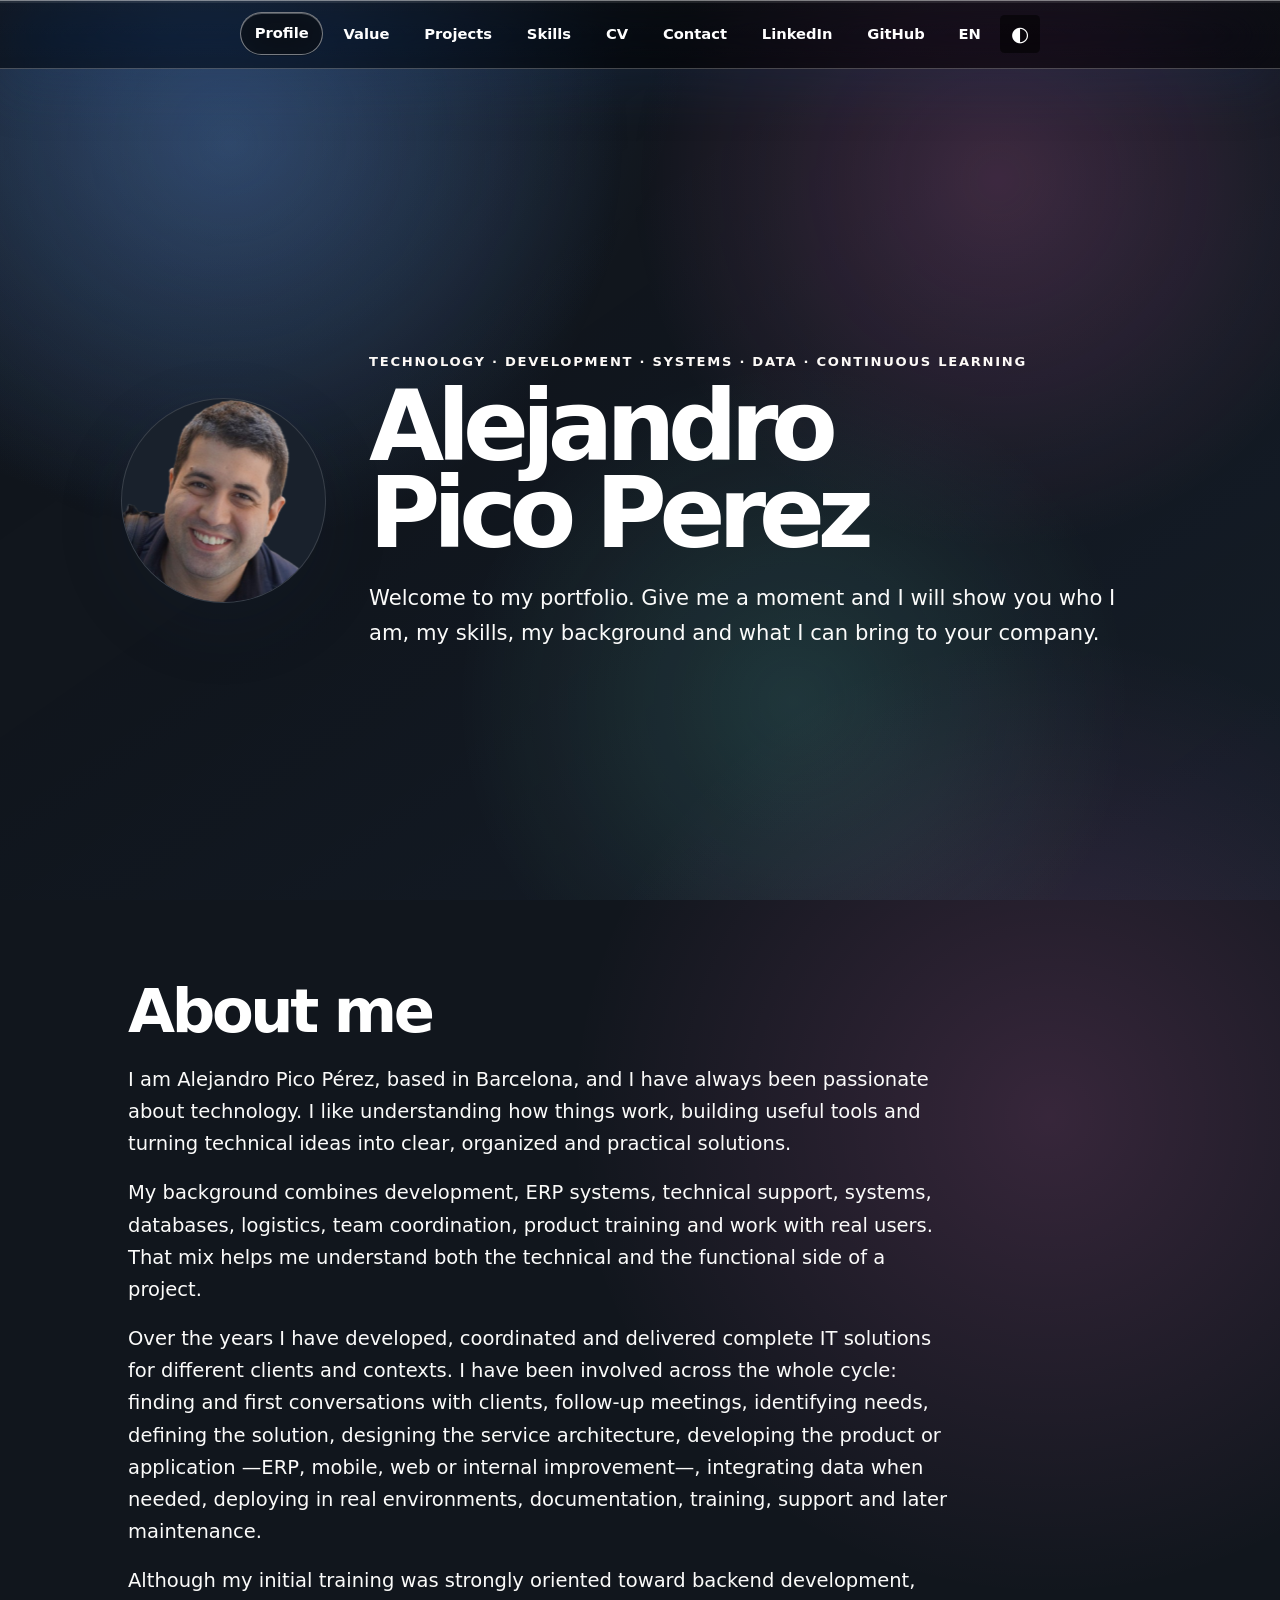
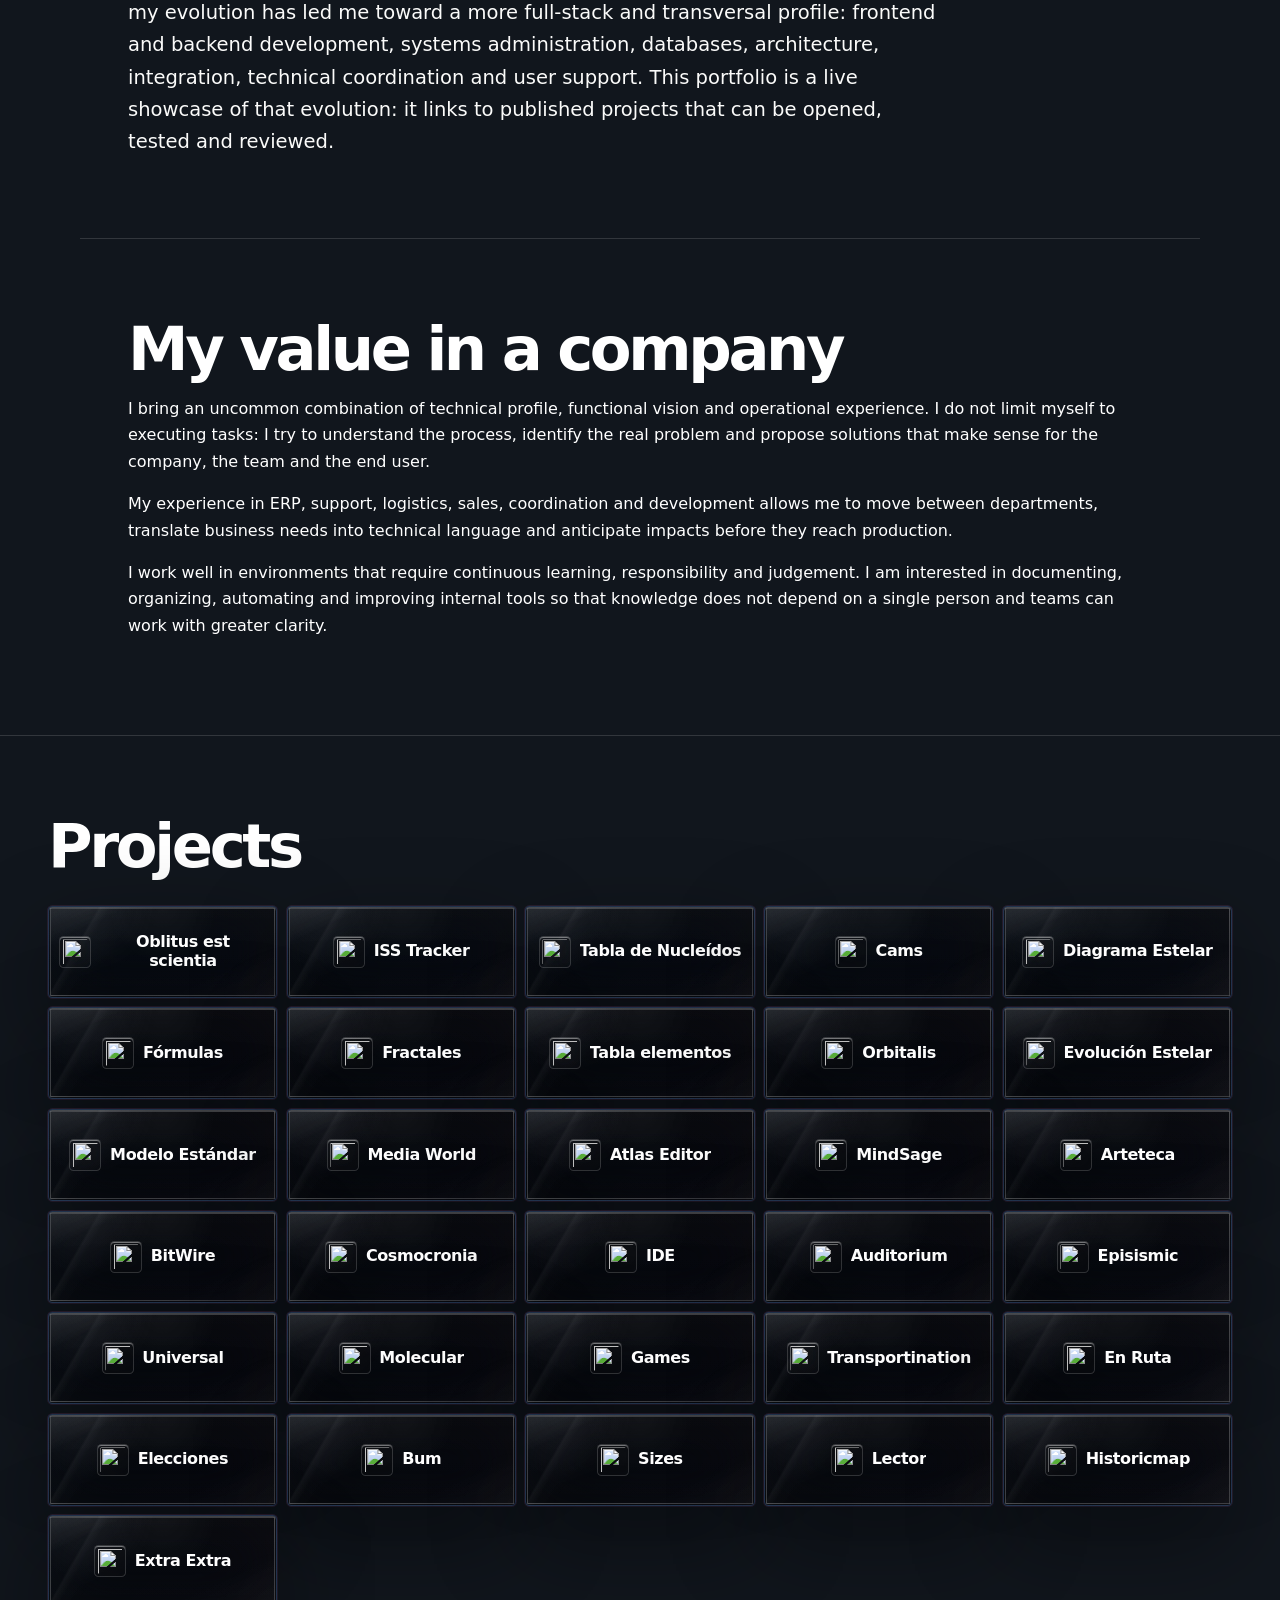
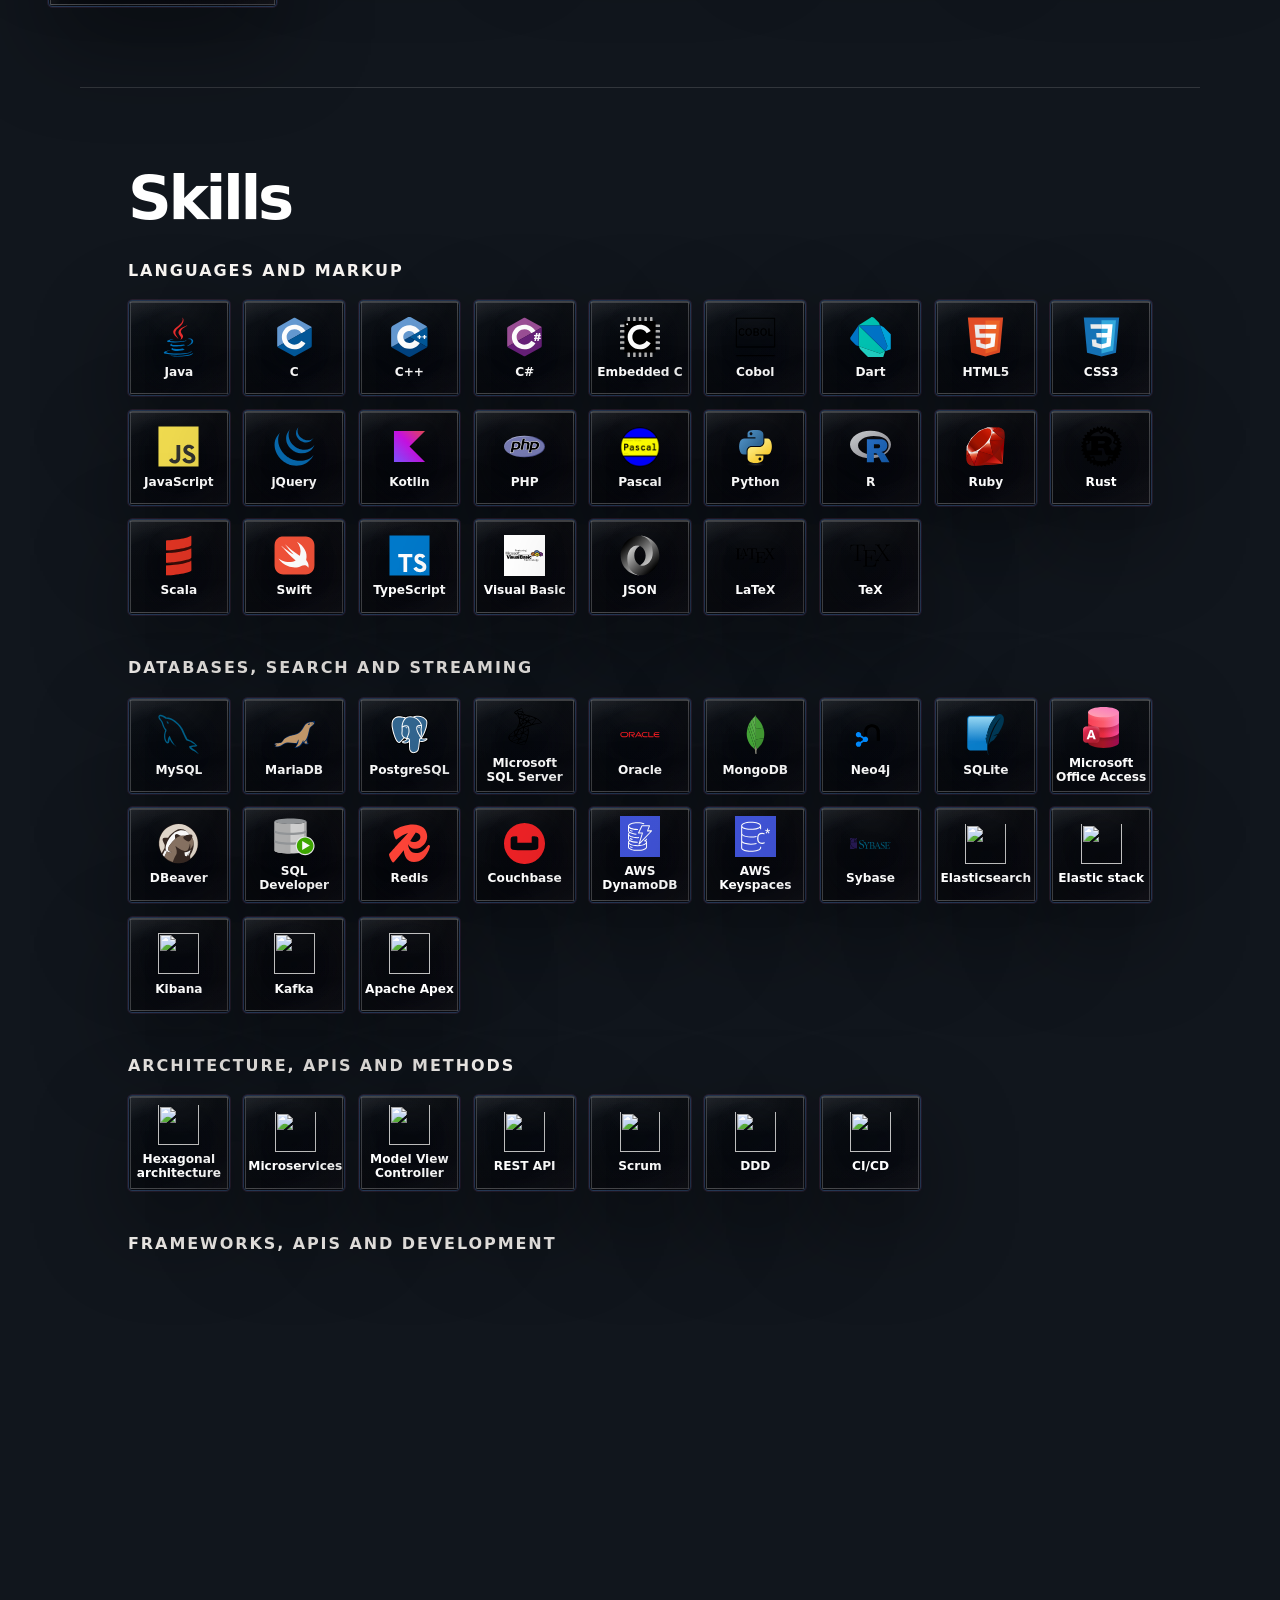
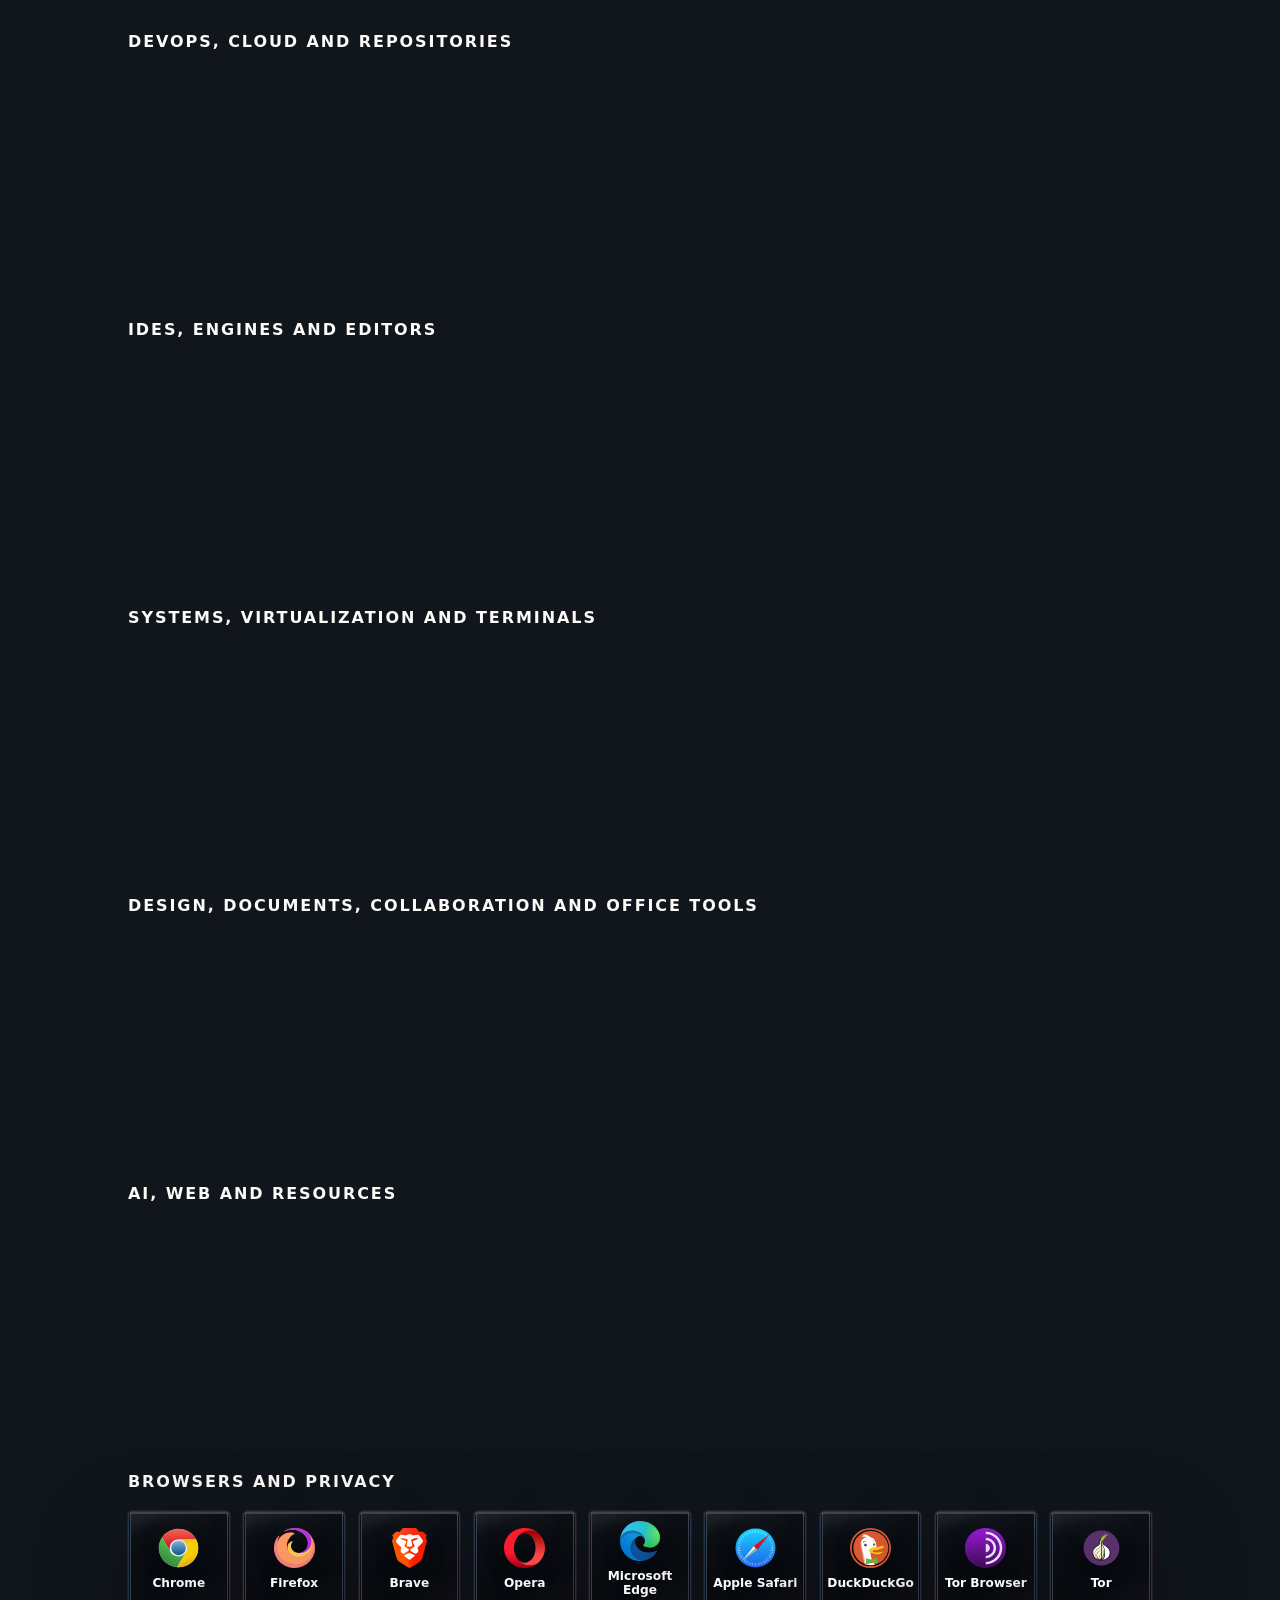
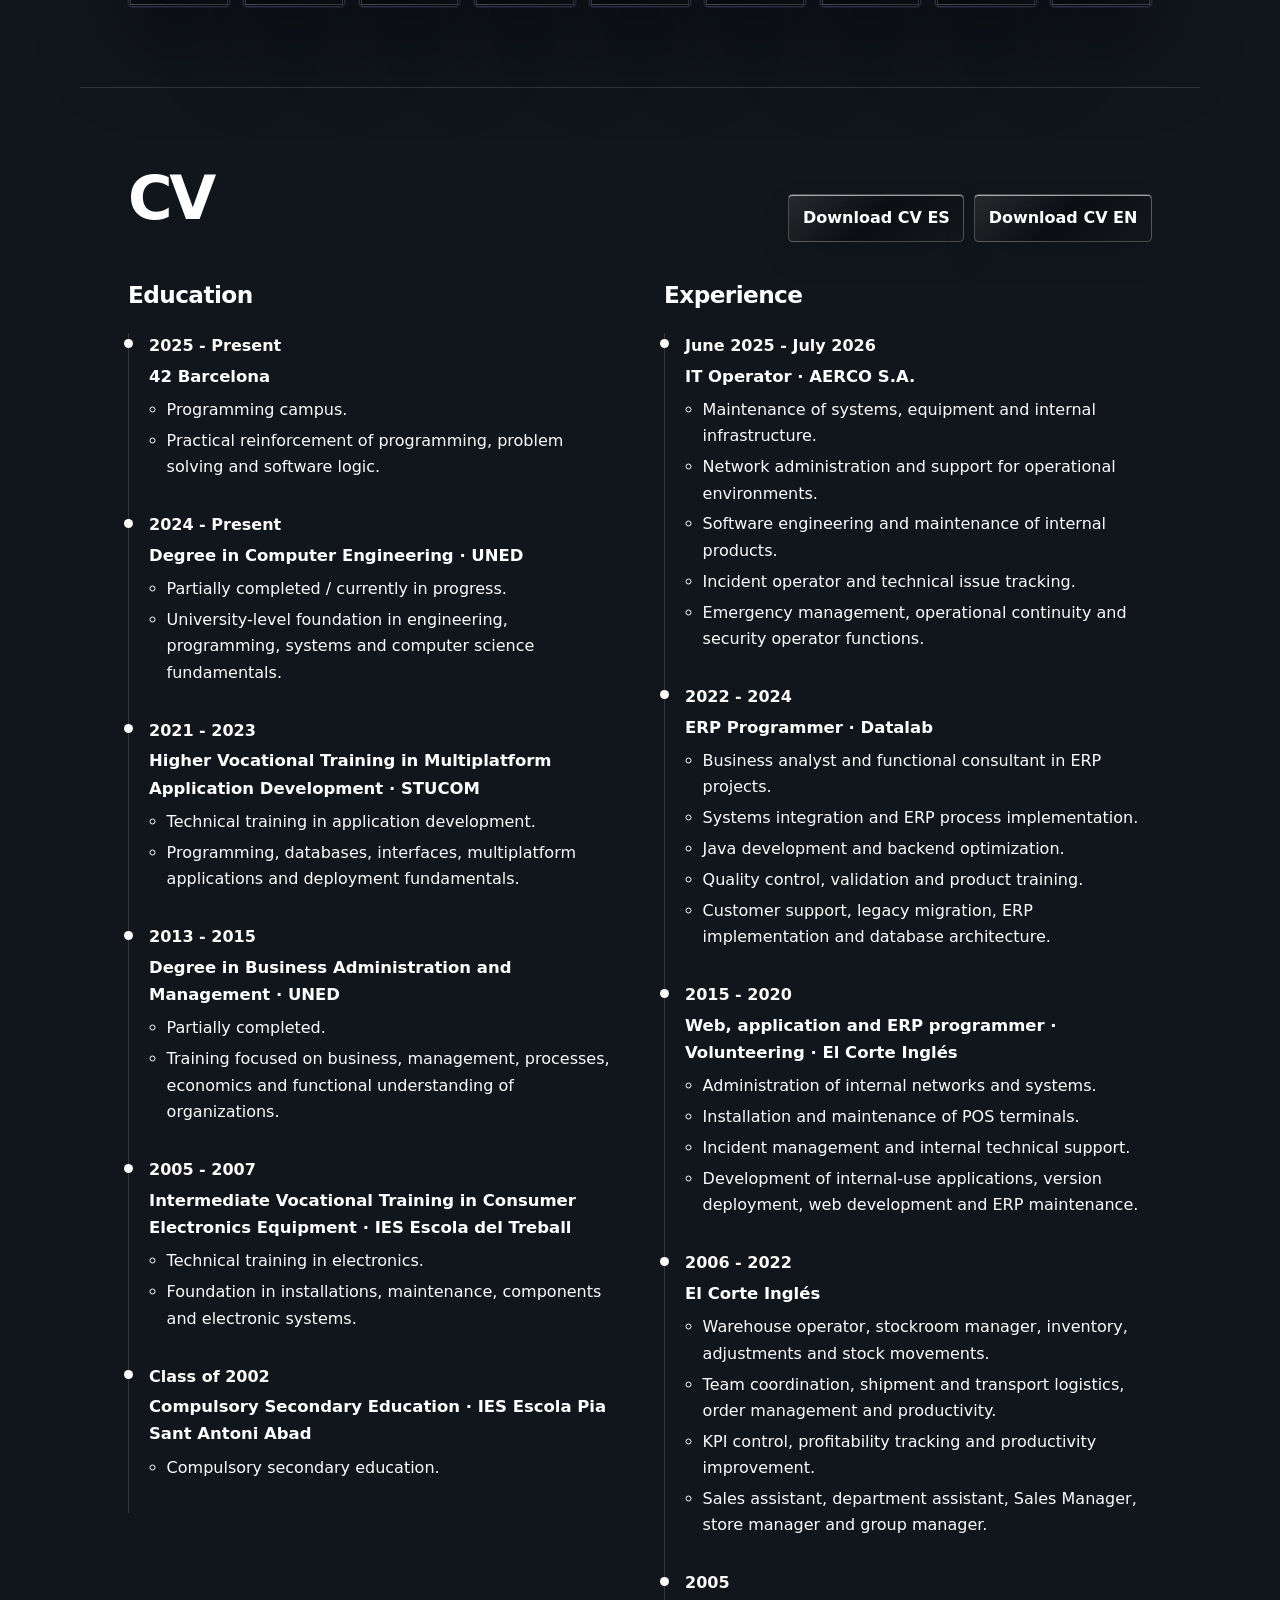
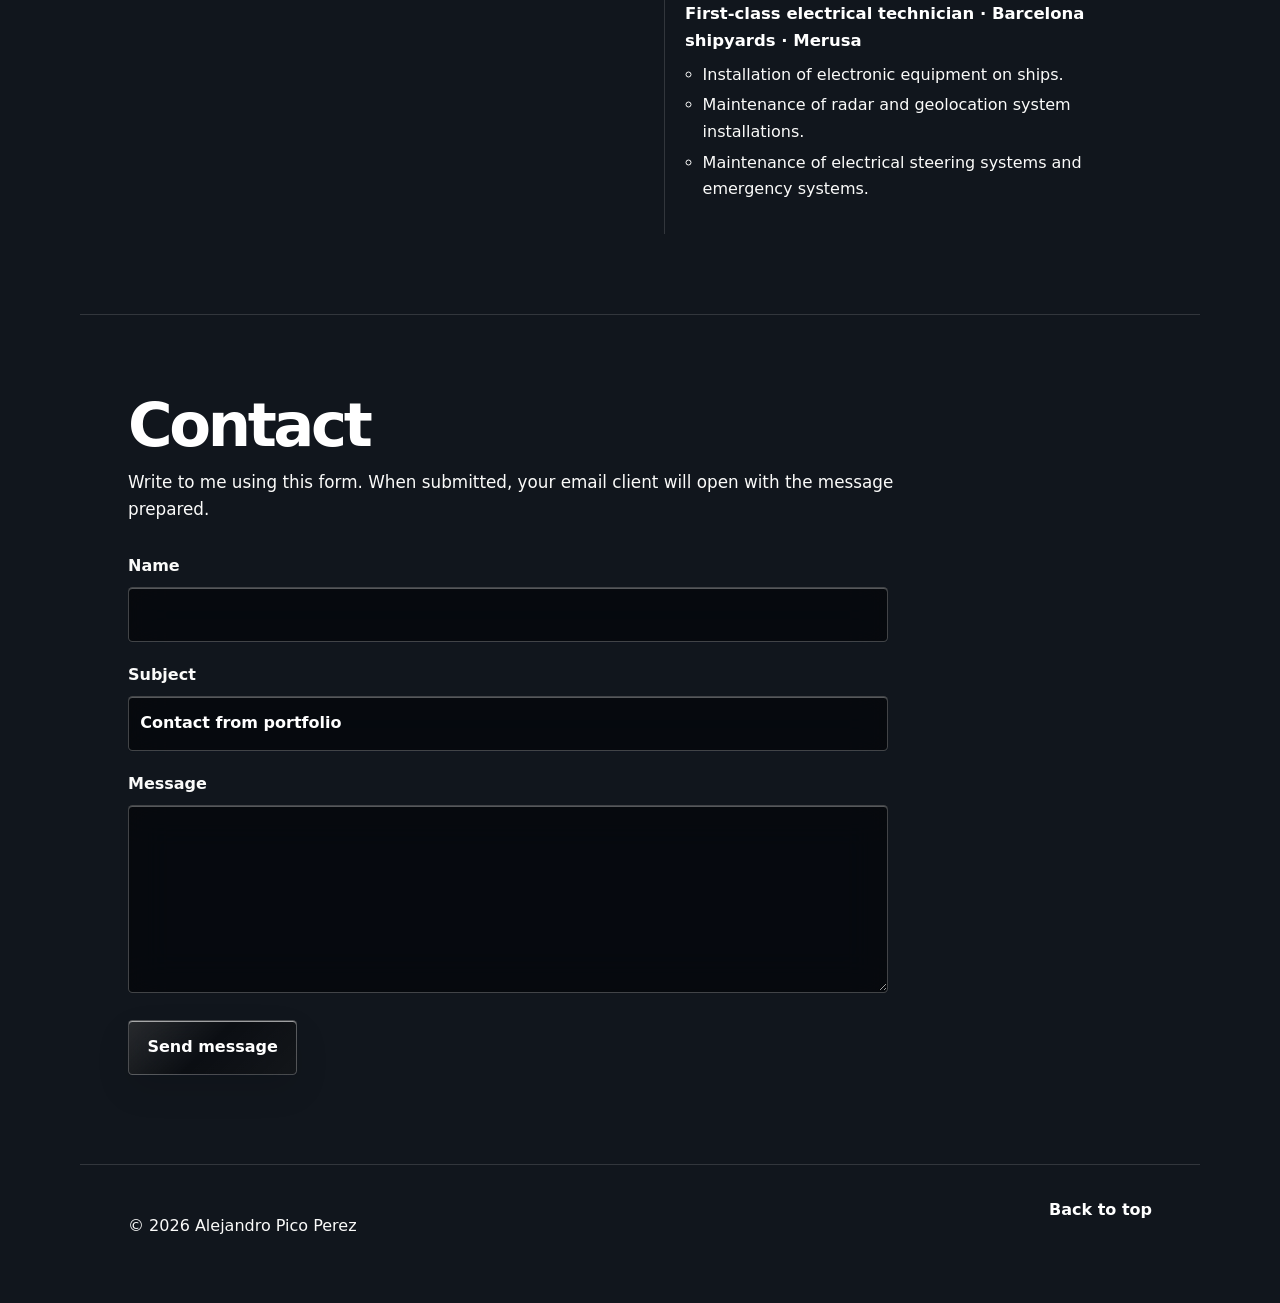
==== commit 95fa24de: "Use Extra Extra current favicon in portfolio" ====
--- a/index.html
+++ b/index.html
@@ -32,7 +32,7 @@
   <script type="application/ld+json">
   {"@context":"https://schema.org","@type":"Person","name":"Alejandro Pico Perez","url":"https://alejandropico.github.io/Portfolio/","email":"alejandro.picoperez@gmail.com","sameAs":["https://github.com/AlejandroPico","https://www.linkedin.com/in/alejandro-pico-perez-a70681210/"],"knowsAbout":["Java","Spring","Backend development","Databases","ERP","Software architecture","Microservices","REST APIs","Technical visualization","Interactive web projects"]}
   </script>
-  <link rel="stylesheet" href="project-gallery-compact.css?v=20261029-1">
+  <link rel="stylesheet" href="project-gallery-compact.css?v=20261030-1">
 </head>
 <body>
   <nav class="site-nav" aria-label="Navegación principal">
@@ -105,6 +105,6 @@
   </main>
 
   <footer><p>© <span id="year"></span> Alejandro Pico Perez</p><a href="#inicio" data-i18n="footer.top">Volver arriba</a></footer>
-  <script src="skills-icons.js?v=20261029-1"></script><script src="script.js?v=20261029-1"></script><script src="i18n/project-catalog-extra.js?v=20261029-1"></script><script src="solar-theme.js?v=20261029-1"></script><script src="pwa.js"></script>
+  <script src="skills-icons.js?v=20261030-1"></script><script src="script.js?v=20261030-1"></script><script src="i18n/project-catalog-extra.js?v=20261030-1"></script><script src="solar-theme.js?v=20261030-1"></script><script src="pwa.js"></script>
 </body>
 </html>
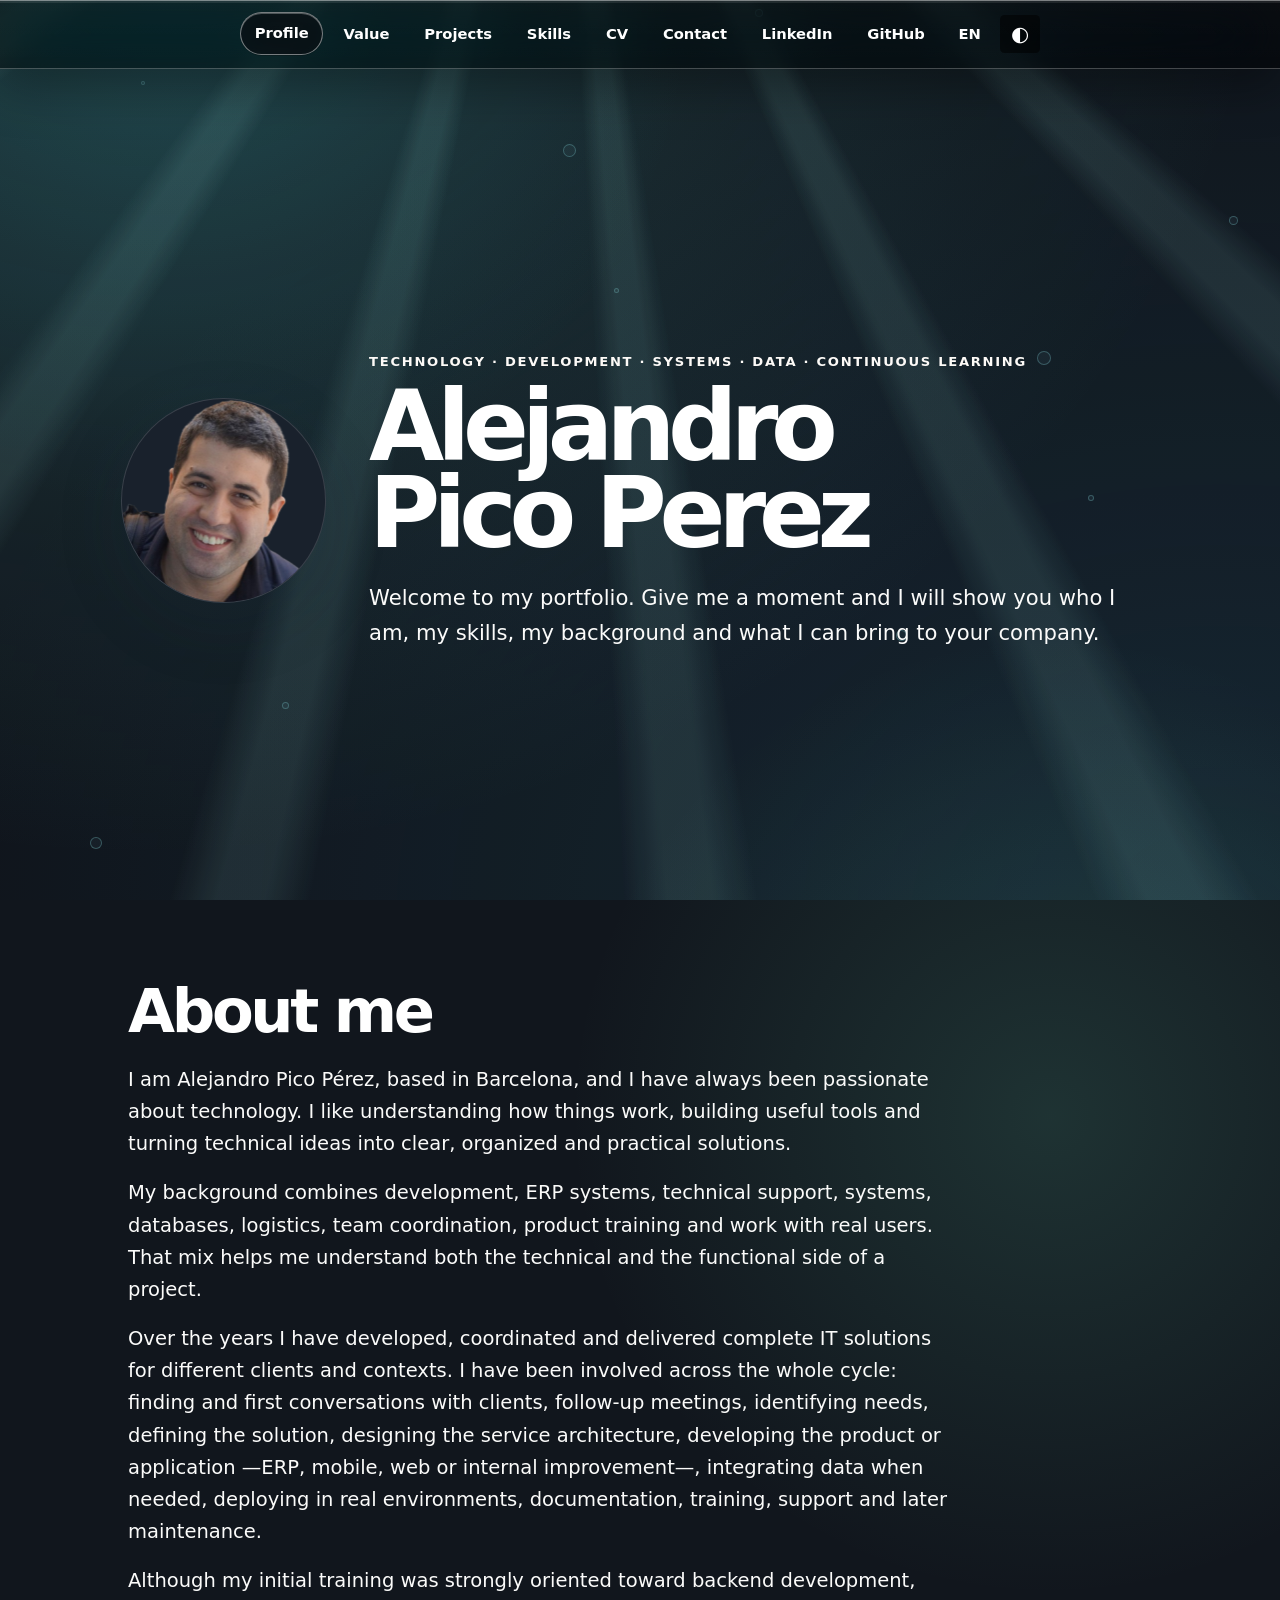
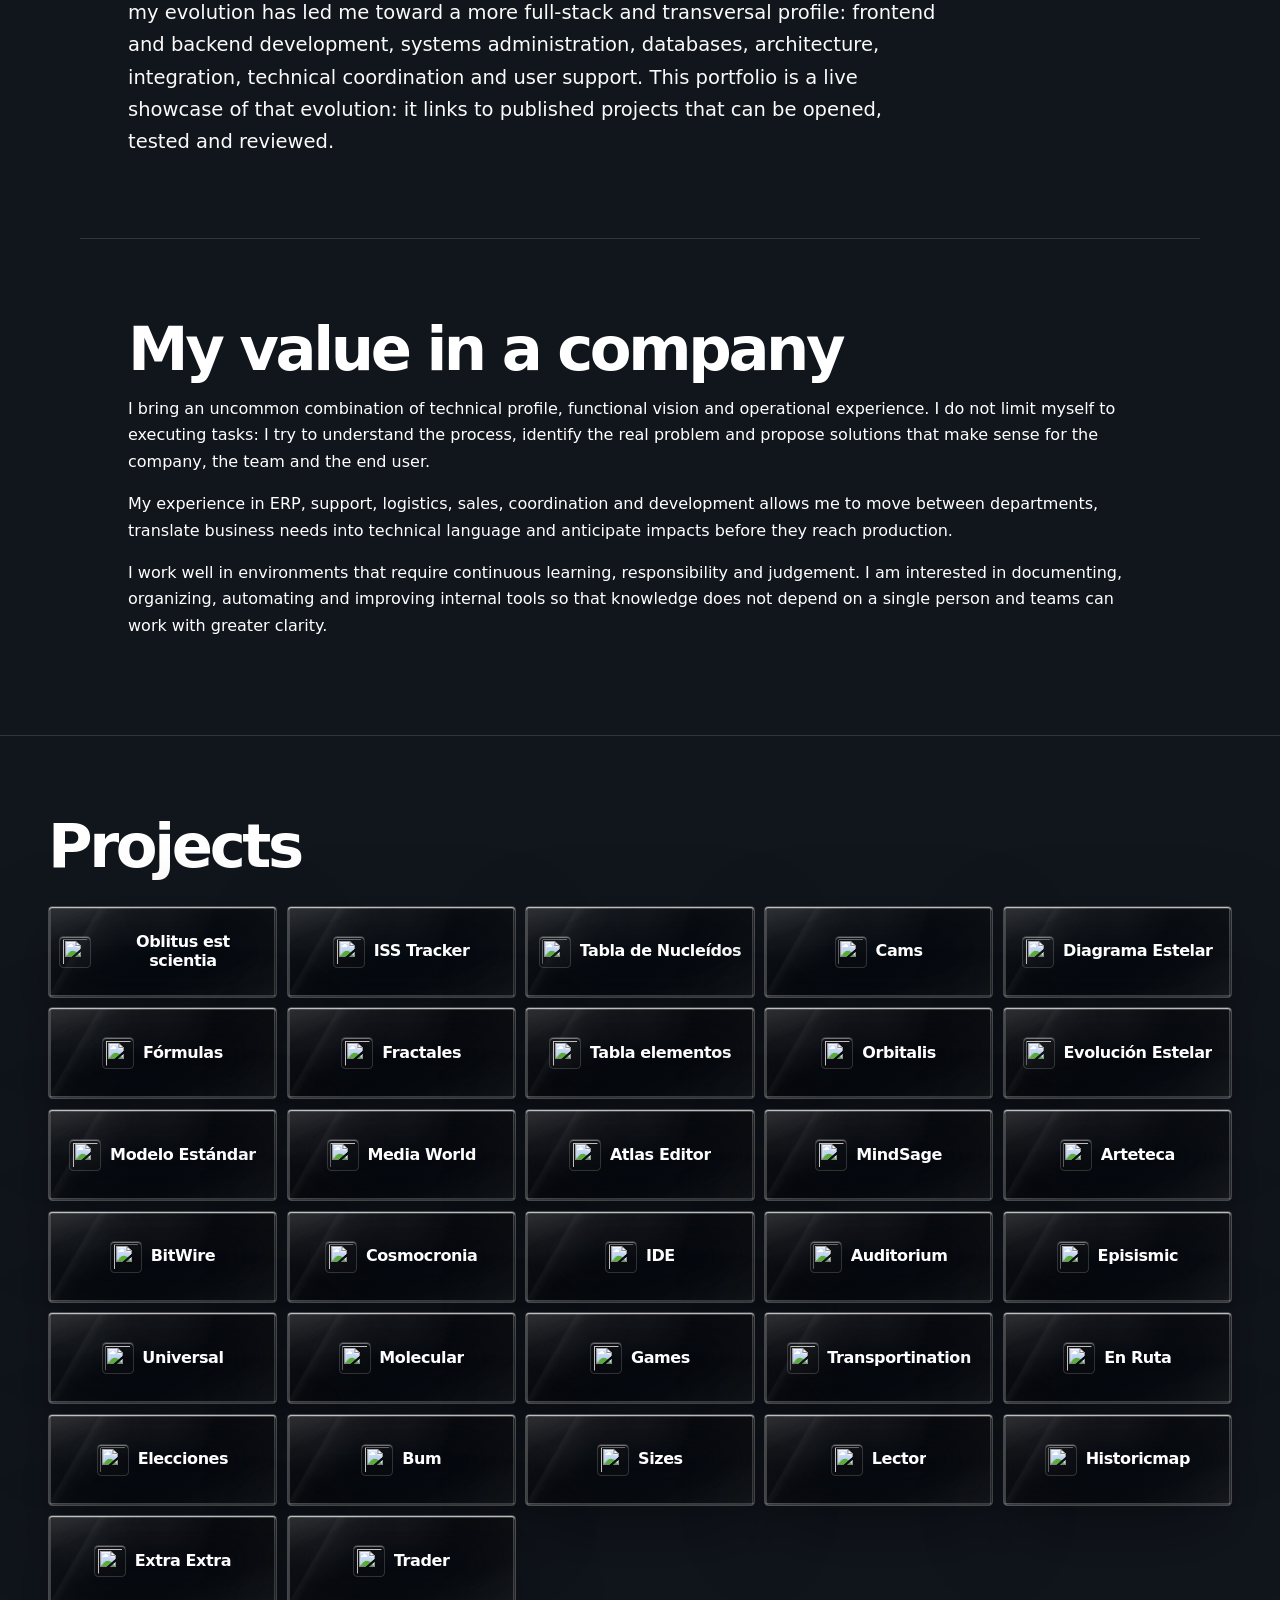
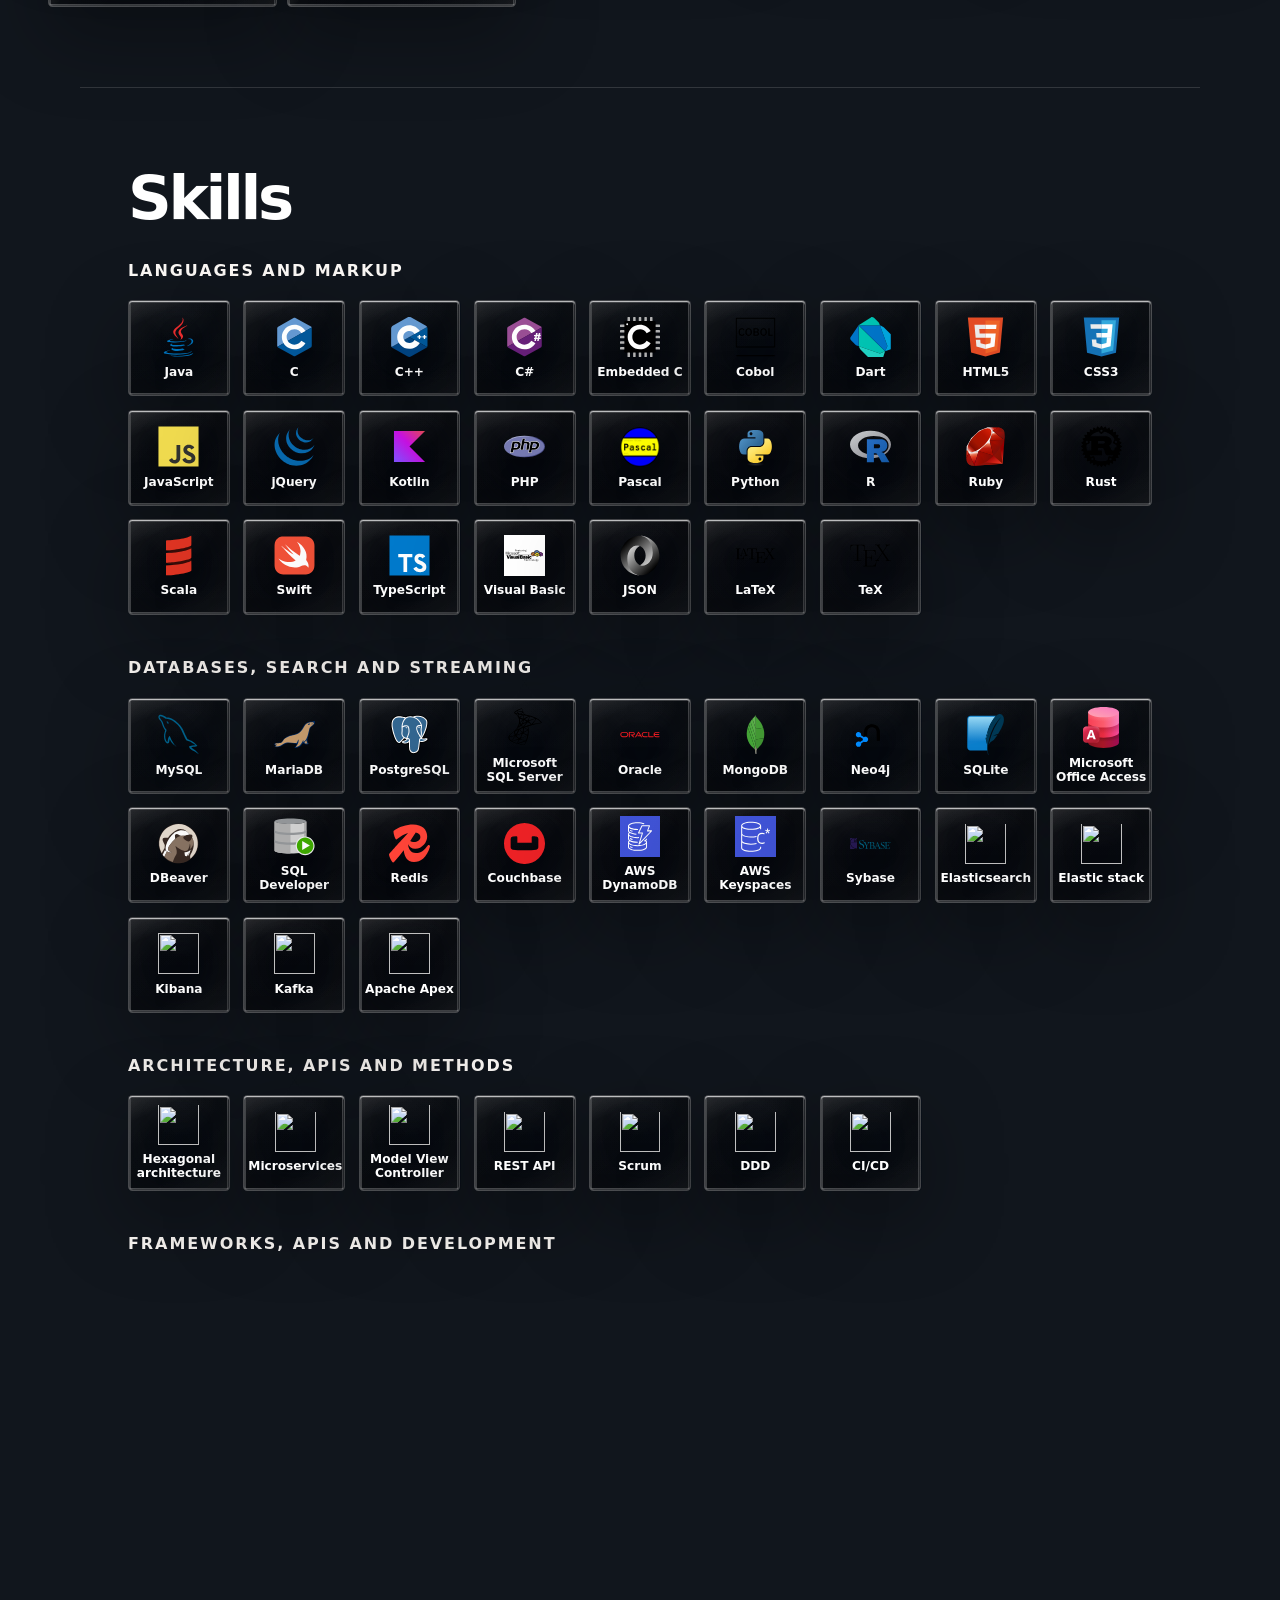
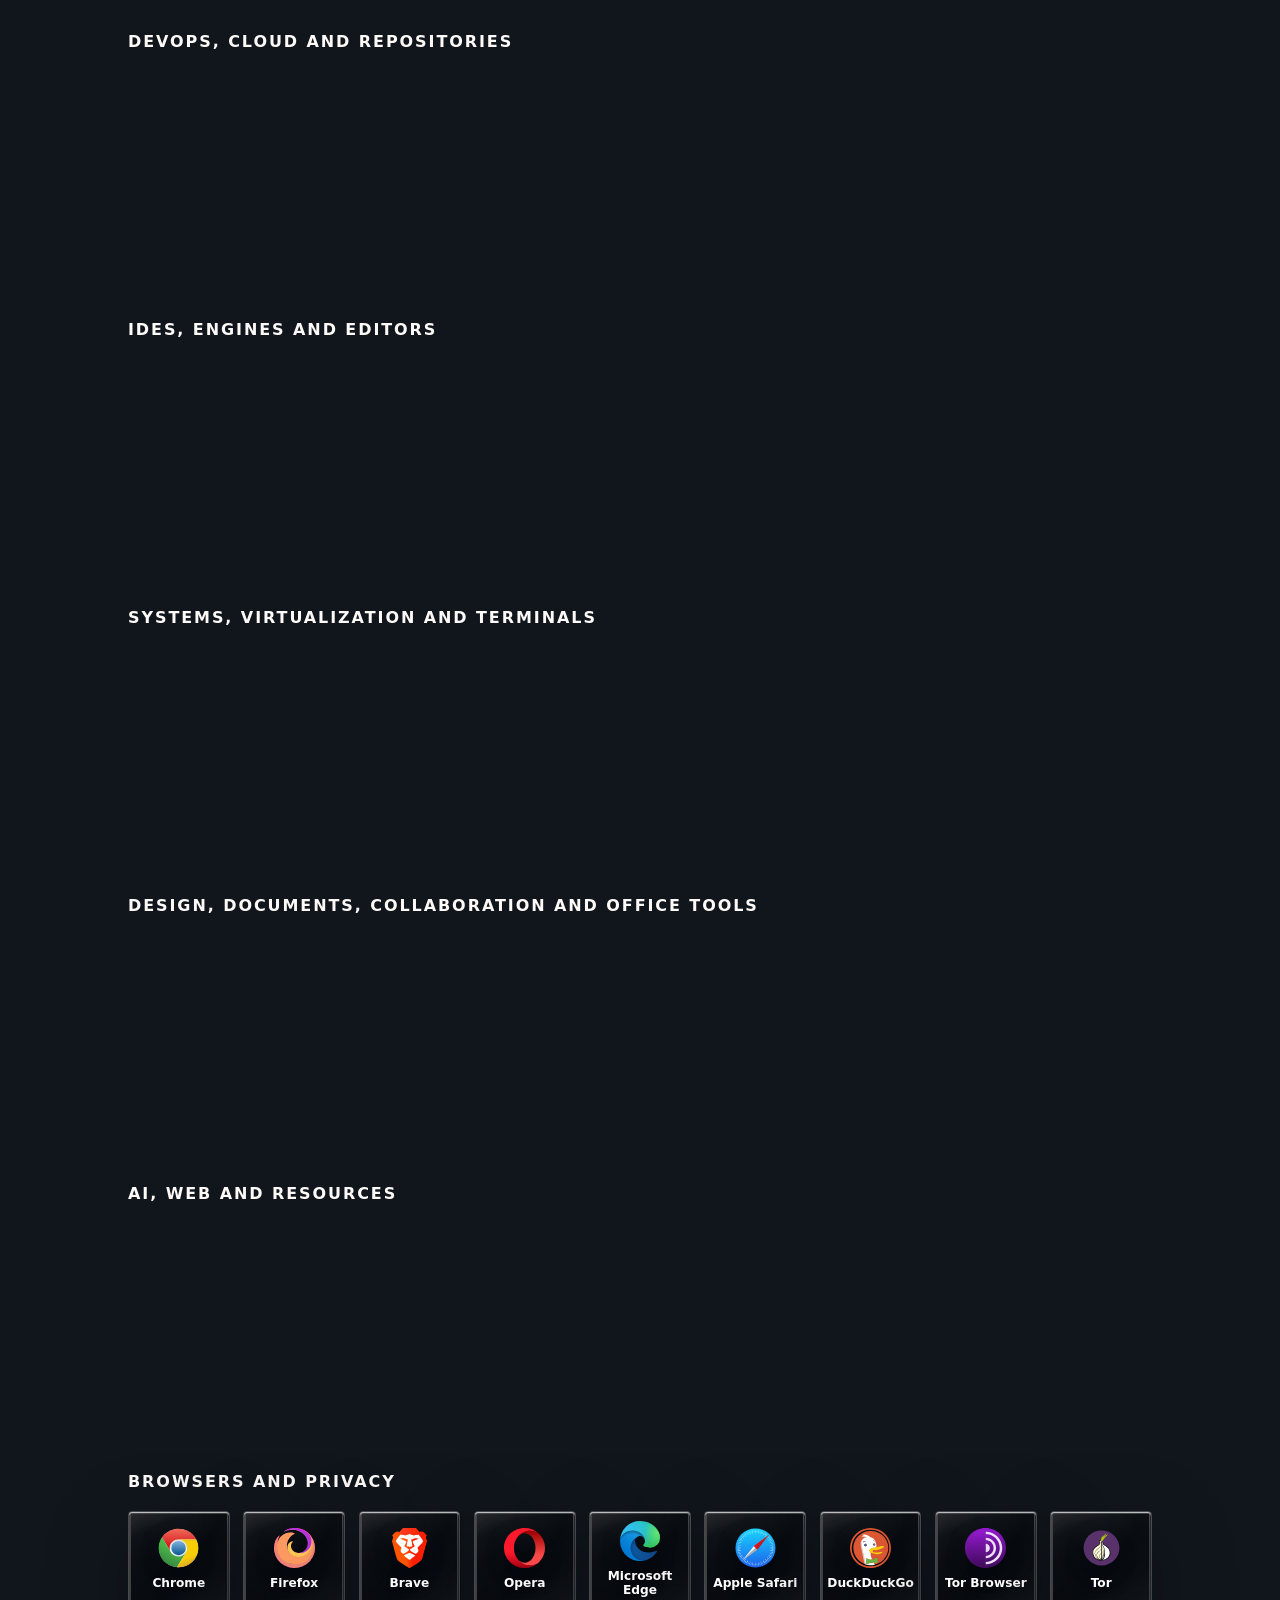
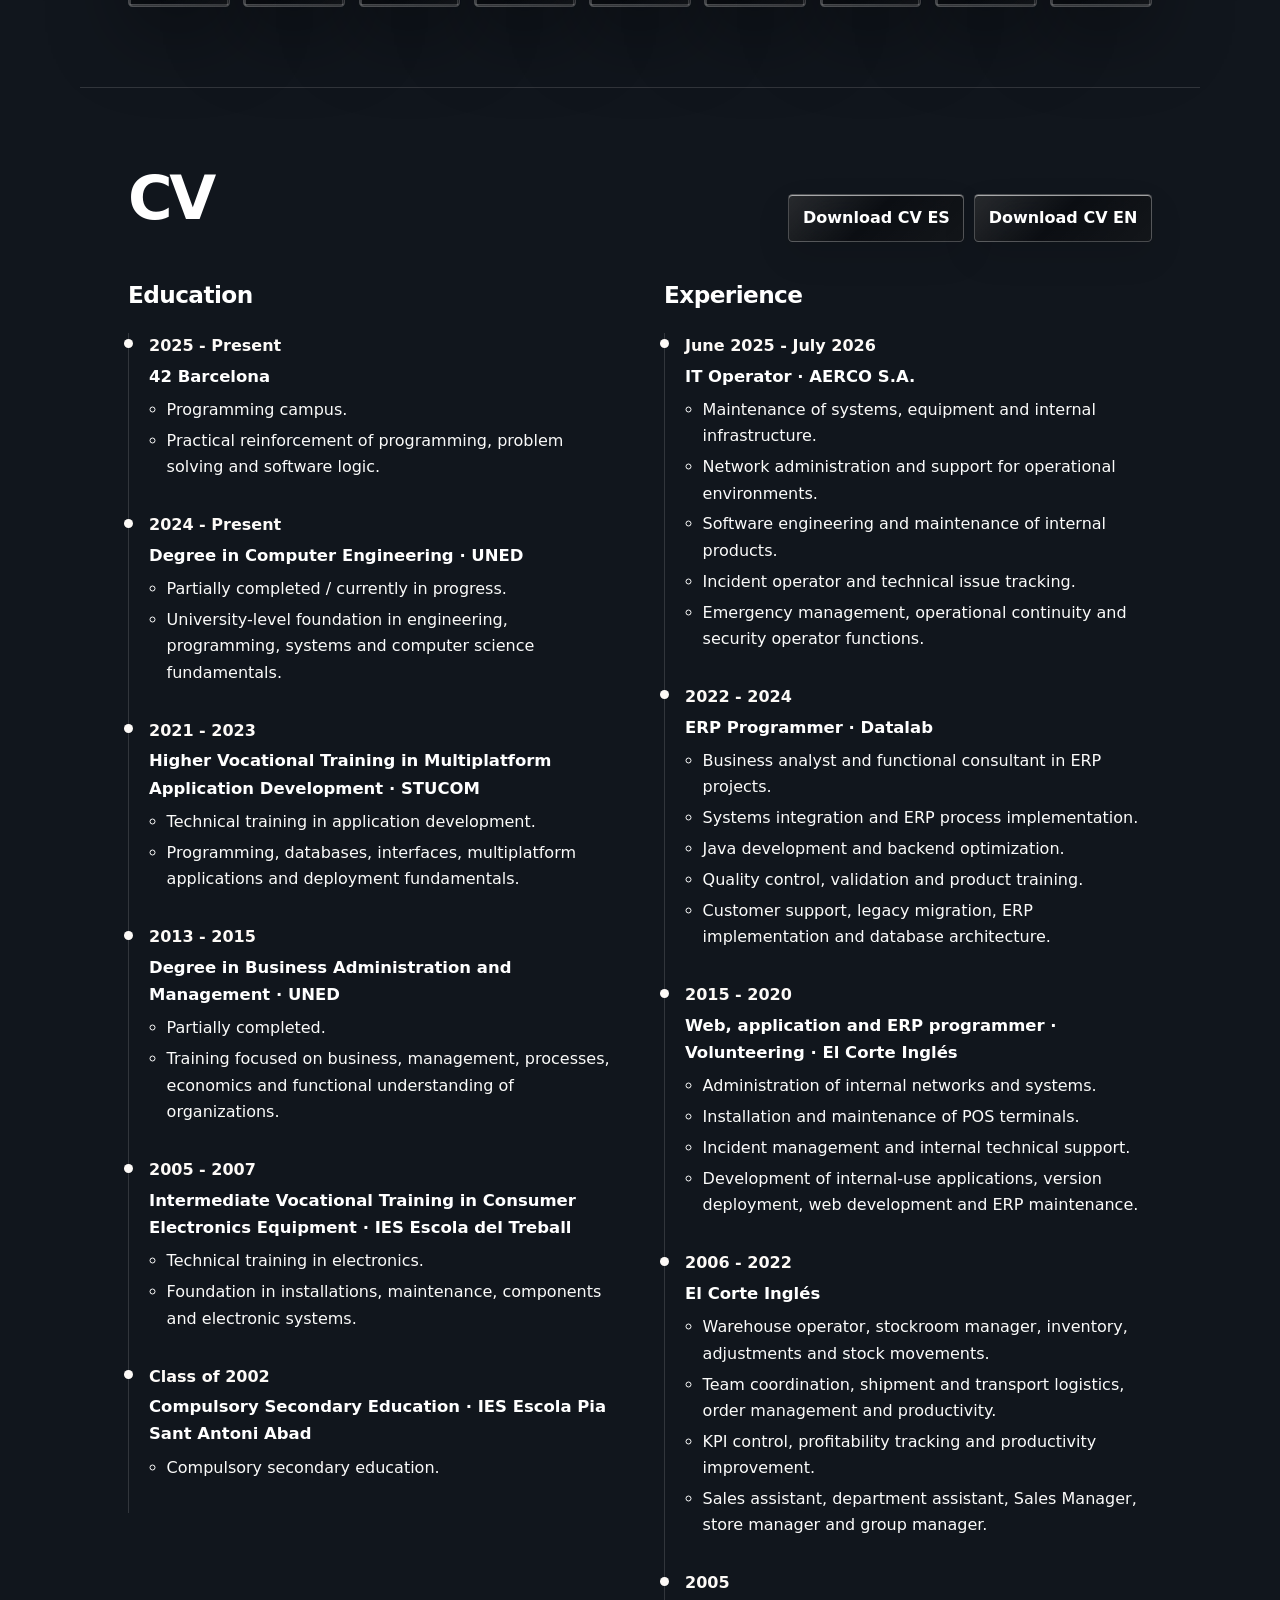
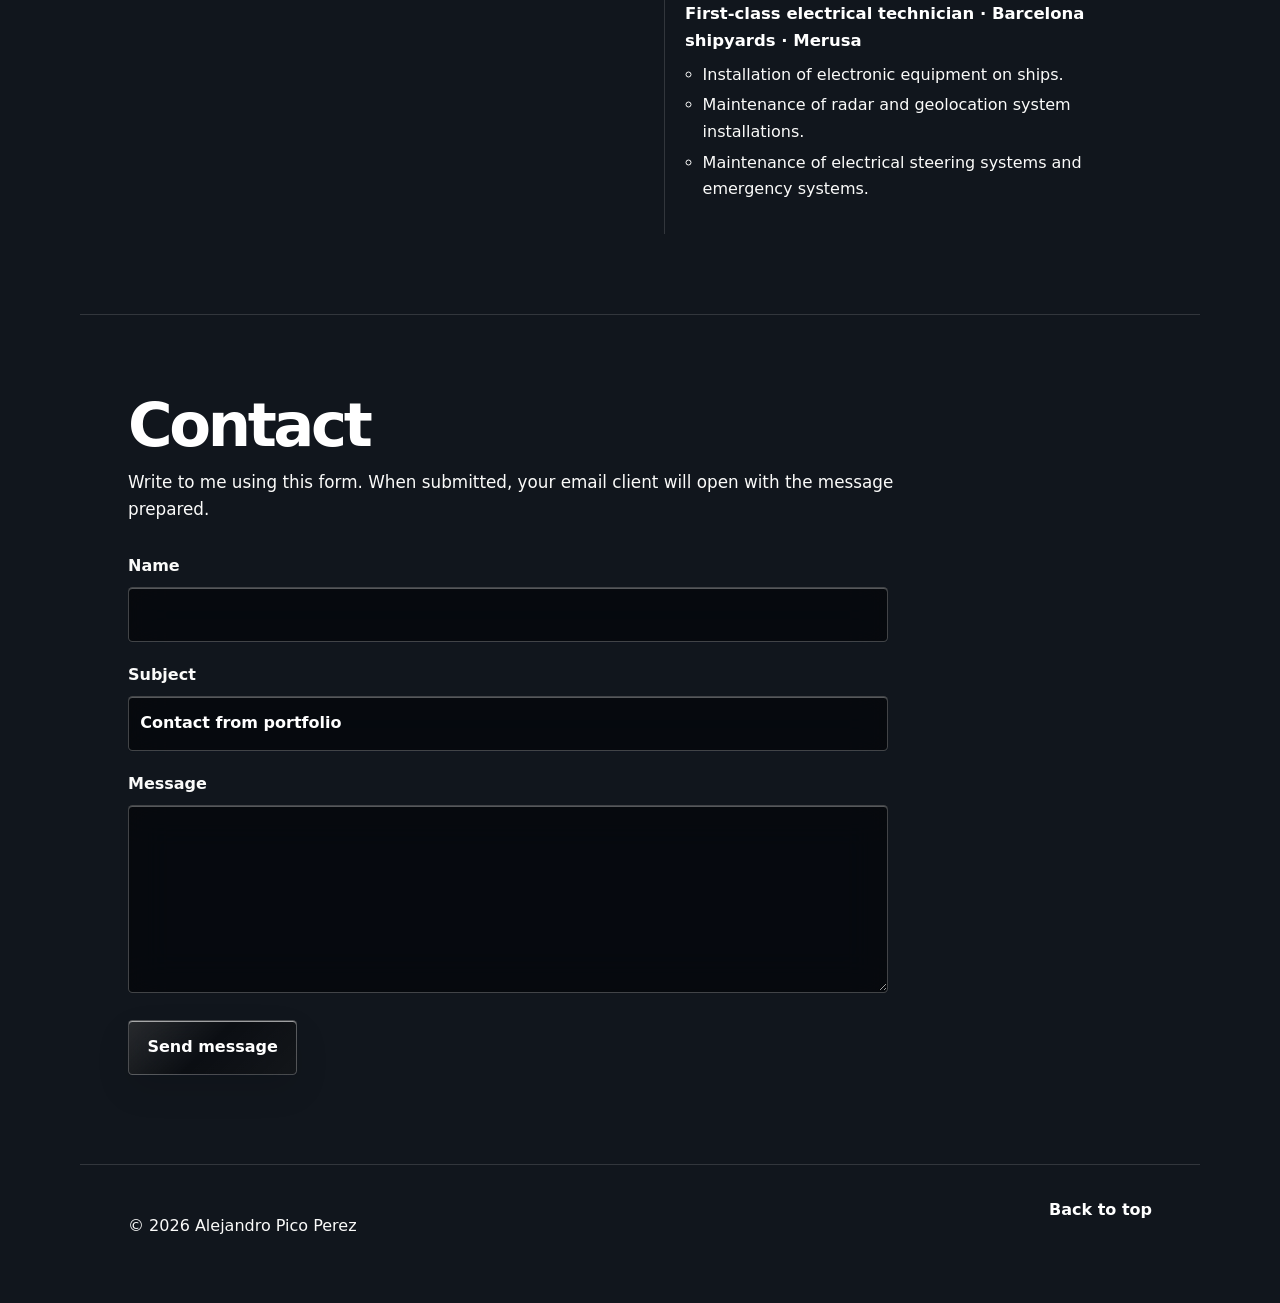
==== commit 38c93c8e: "Add Trader to the project gallery" ====
--- a/index.html
+++ b/index.html
@@ -32,7 +32,7 @@
   <script type="application/ld+json">
   {"@context":"https://schema.org","@type":"Person","name":"Alejandro Pico Perez","url":"https://alejandropico.github.io/Portfolio/","email":"alejandro.picoperez@gmail.com","sameAs":["https://github.com/AlejandroPico","https://www.linkedin.com/in/alejandro-pico-perez-a70681210/"],"knowsAbout":["Java","Spring","Backend development","Databases","ERP","Software architecture","Microservices","REST APIs","Technical visualization","Interactive web projects"]}
   </script>
-  <link rel="stylesheet" href="project-gallery-compact.css?v=20261030-1">
+  <link rel="stylesheet" href="project-gallery-compact.css?v=20261031-1">
 </head>
 <body>
   <nav class="site-nav" aria-label="Navegación principal">
@@ -105,6 +105,6 @@
   </main>
 
   <footer><p>© <span id="year"></span> Alejandro Pico Perez</p><a href="#inicio" data-i18n="footer.top">Volver arriba</a></footer>
-  <script src="skills-icons.js?v=20261030-1"></script><script src="script.js?v=20261030-1"></script><script src="i18n/project-catalog-extra.js?v=20261030-1"></script><script src="solar-theme.js?v=20261030-1"></script><script src="pwa.js"></script>
+  <script src="skills-icons.js?v=20261031-1"></script><script src="script.js?v=20261031-1"></script><script src="i18n/project-catalog-extra.js?v=20261031-1"></script><script src="solar-theme.js?v=20261031-1"></script><script src="pwa.js"></script>
 </body>
 </html>
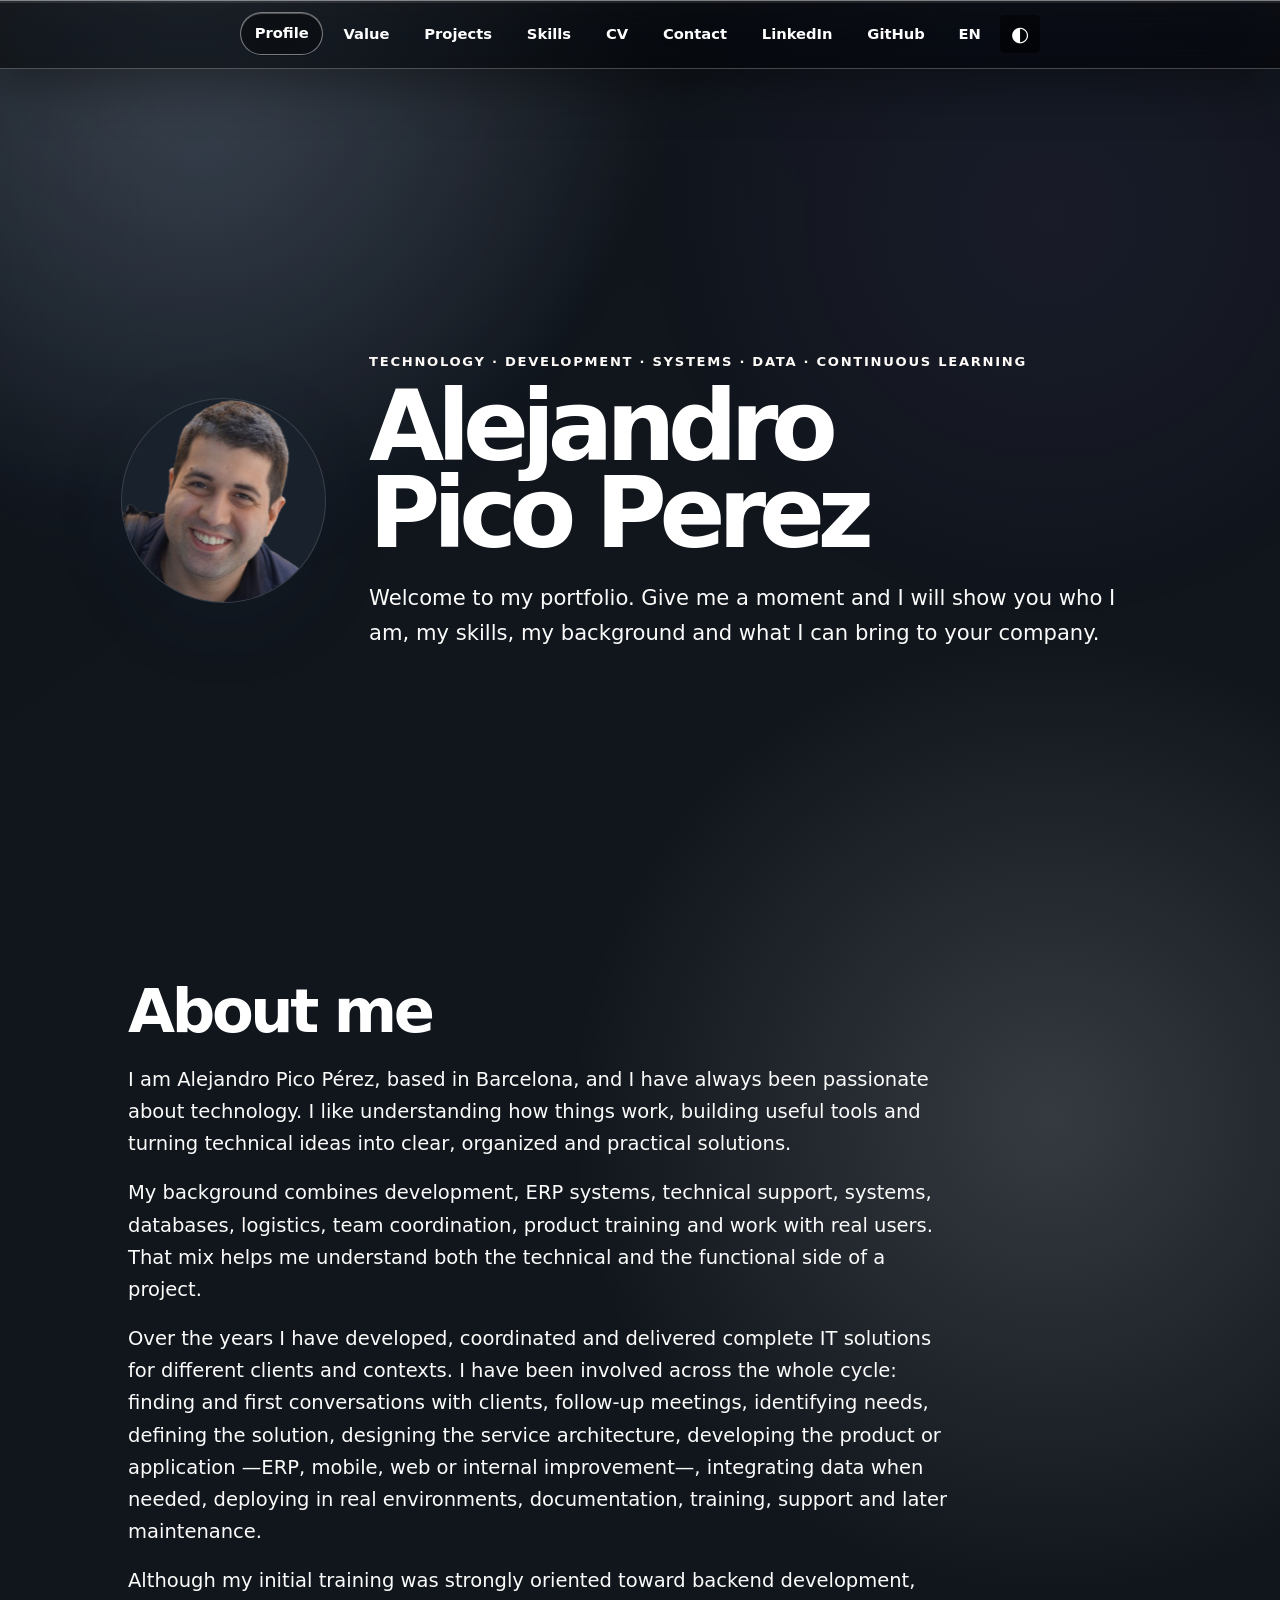
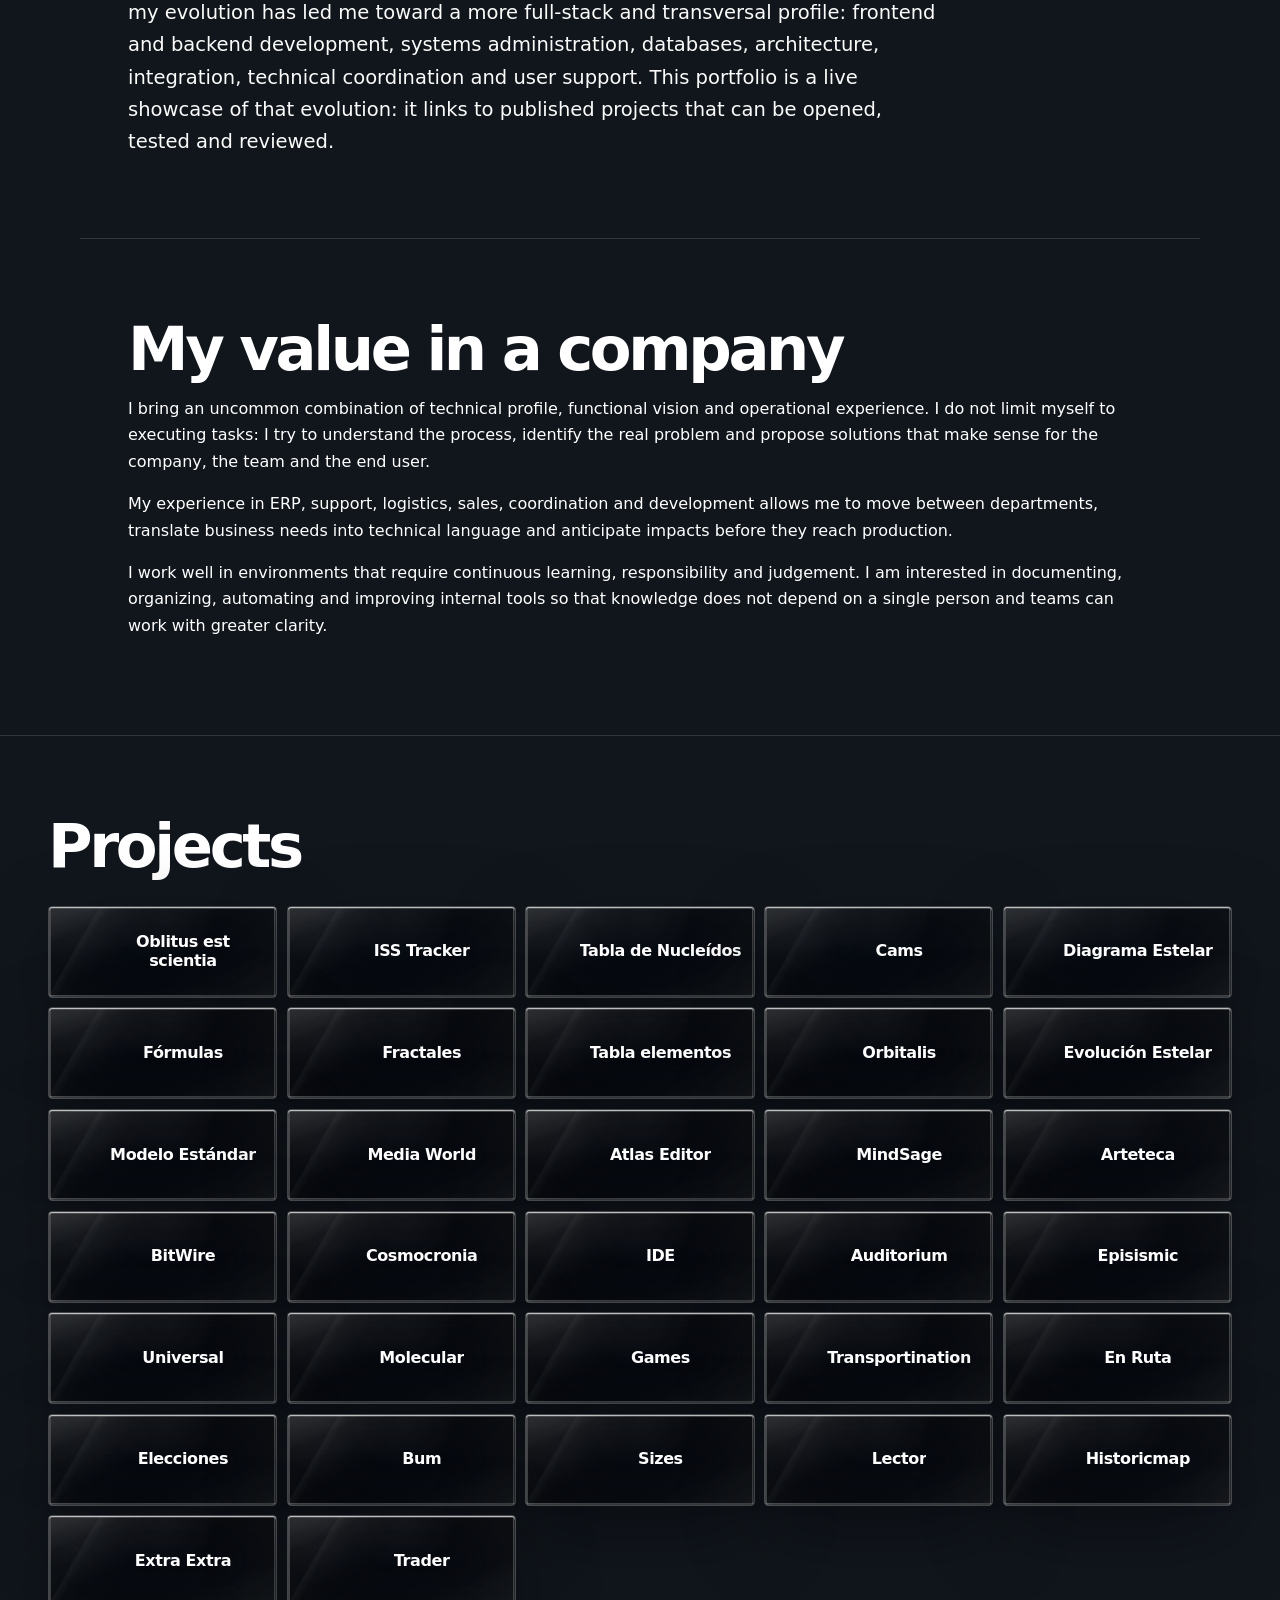
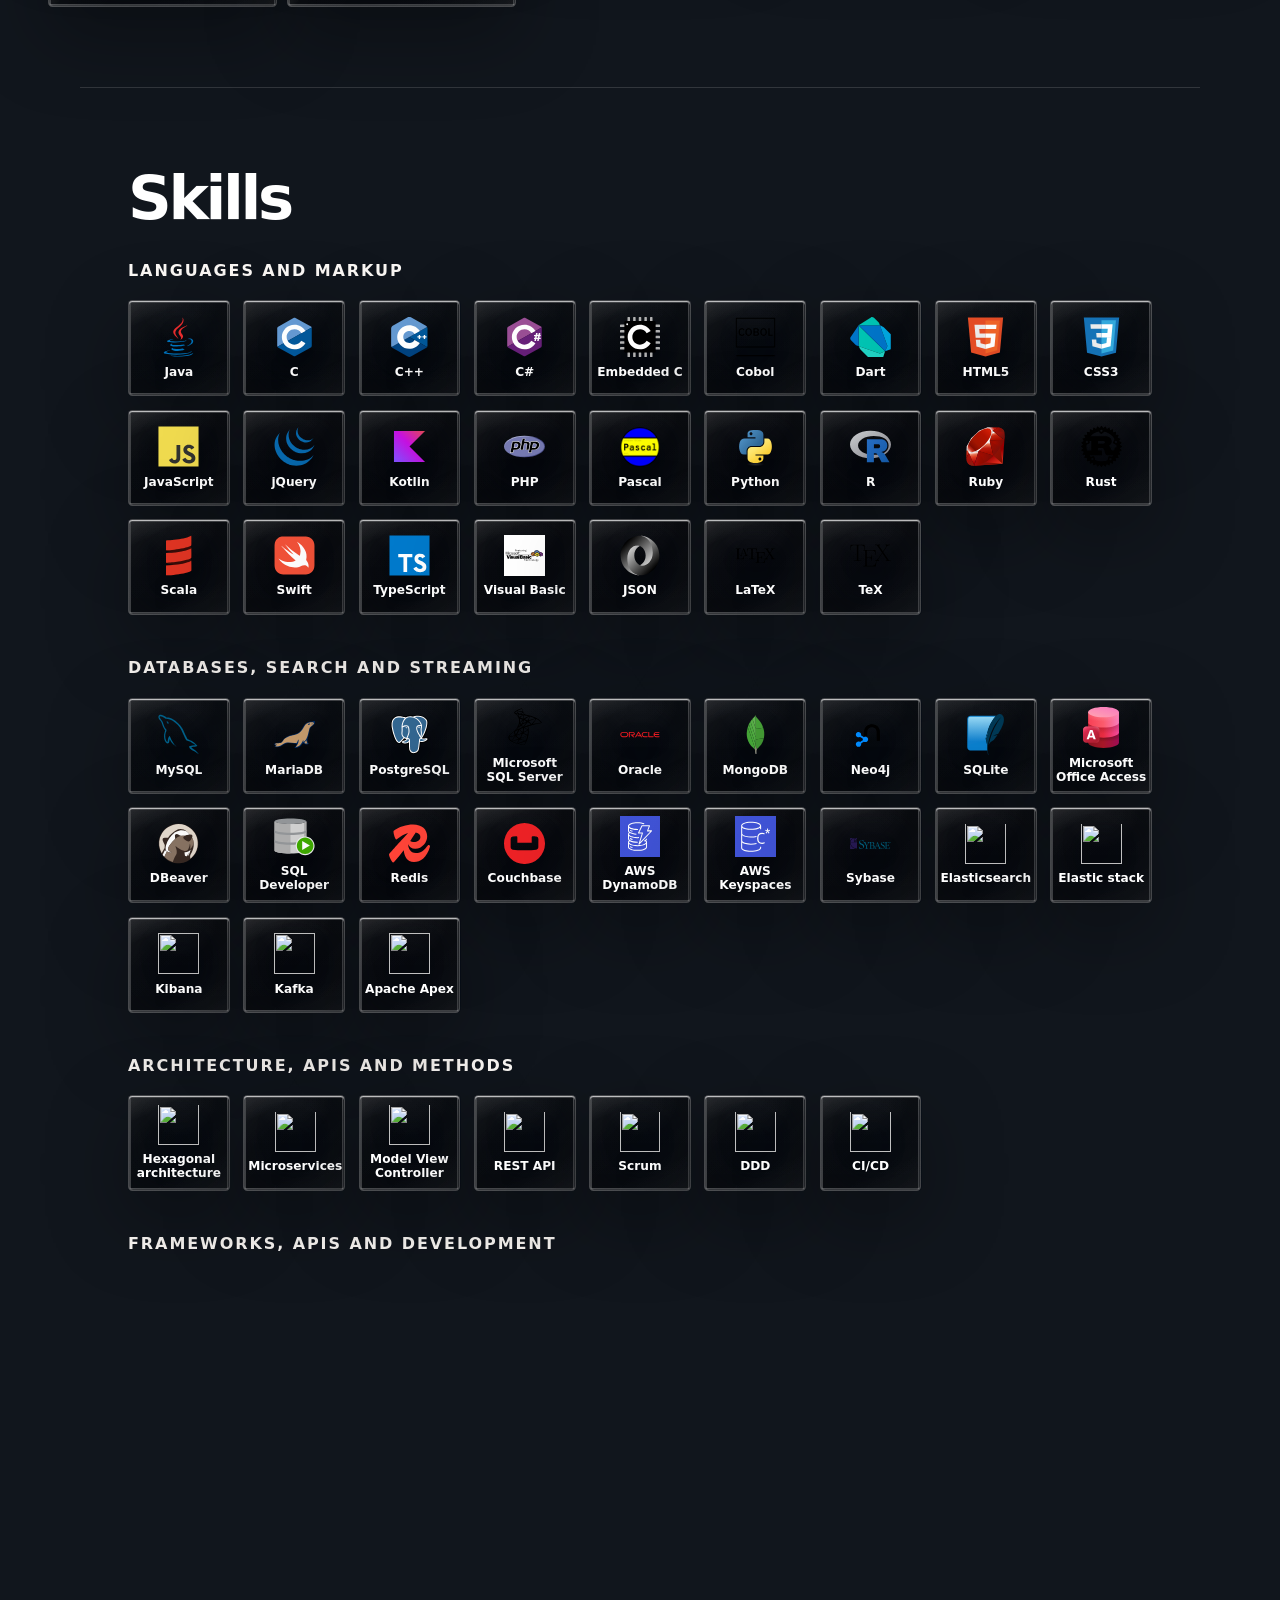
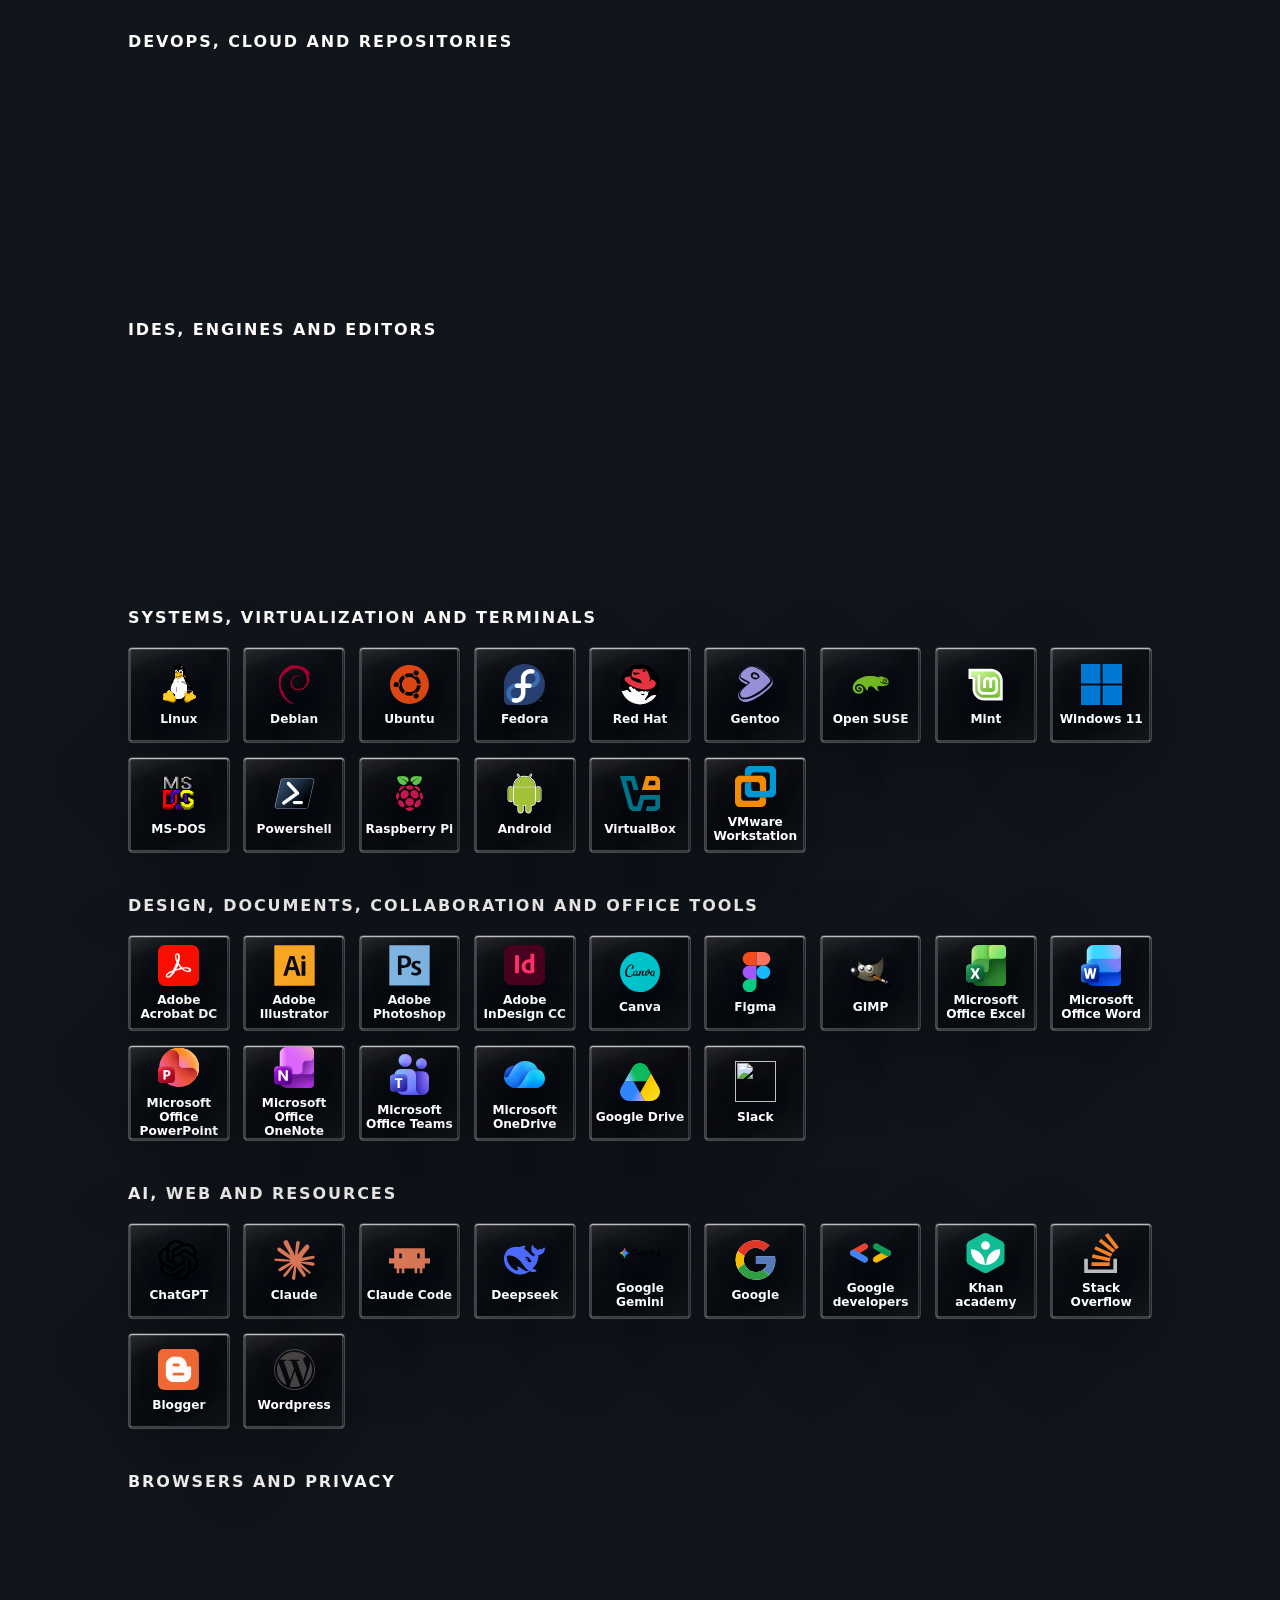
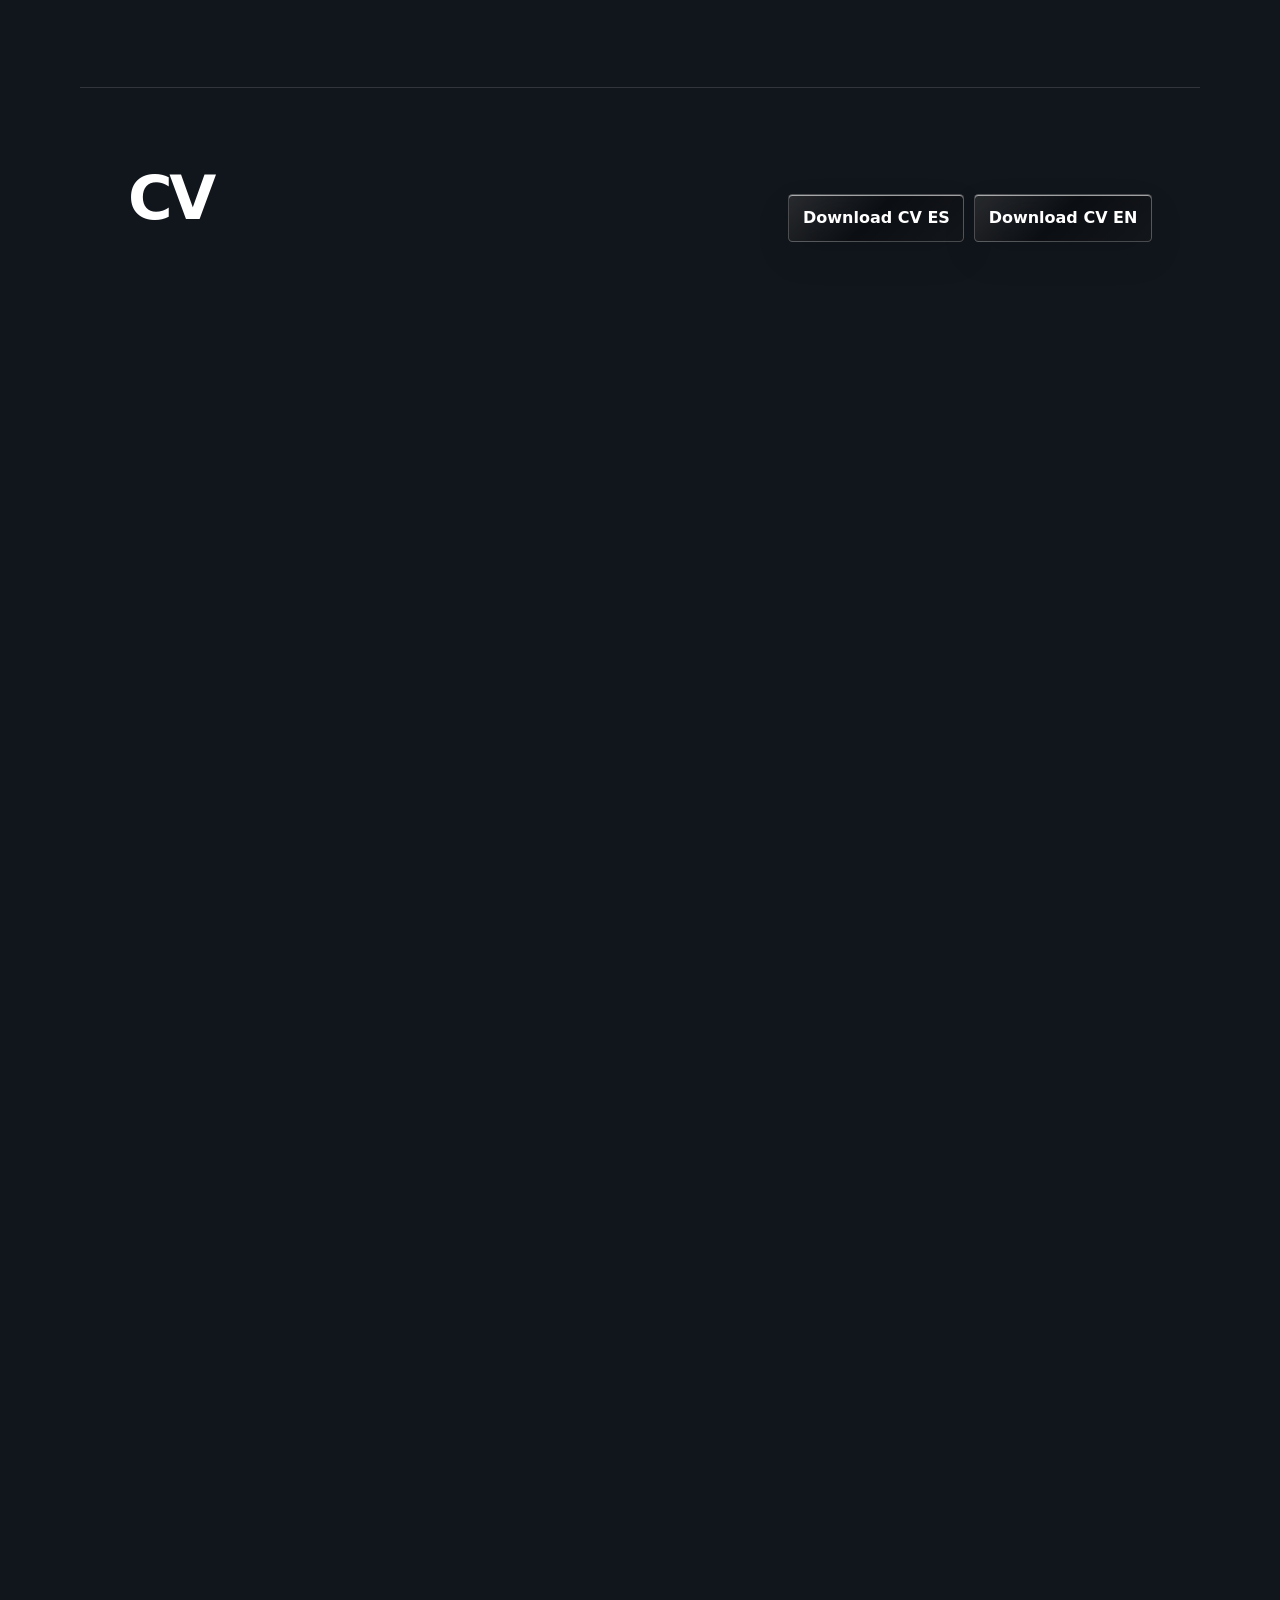
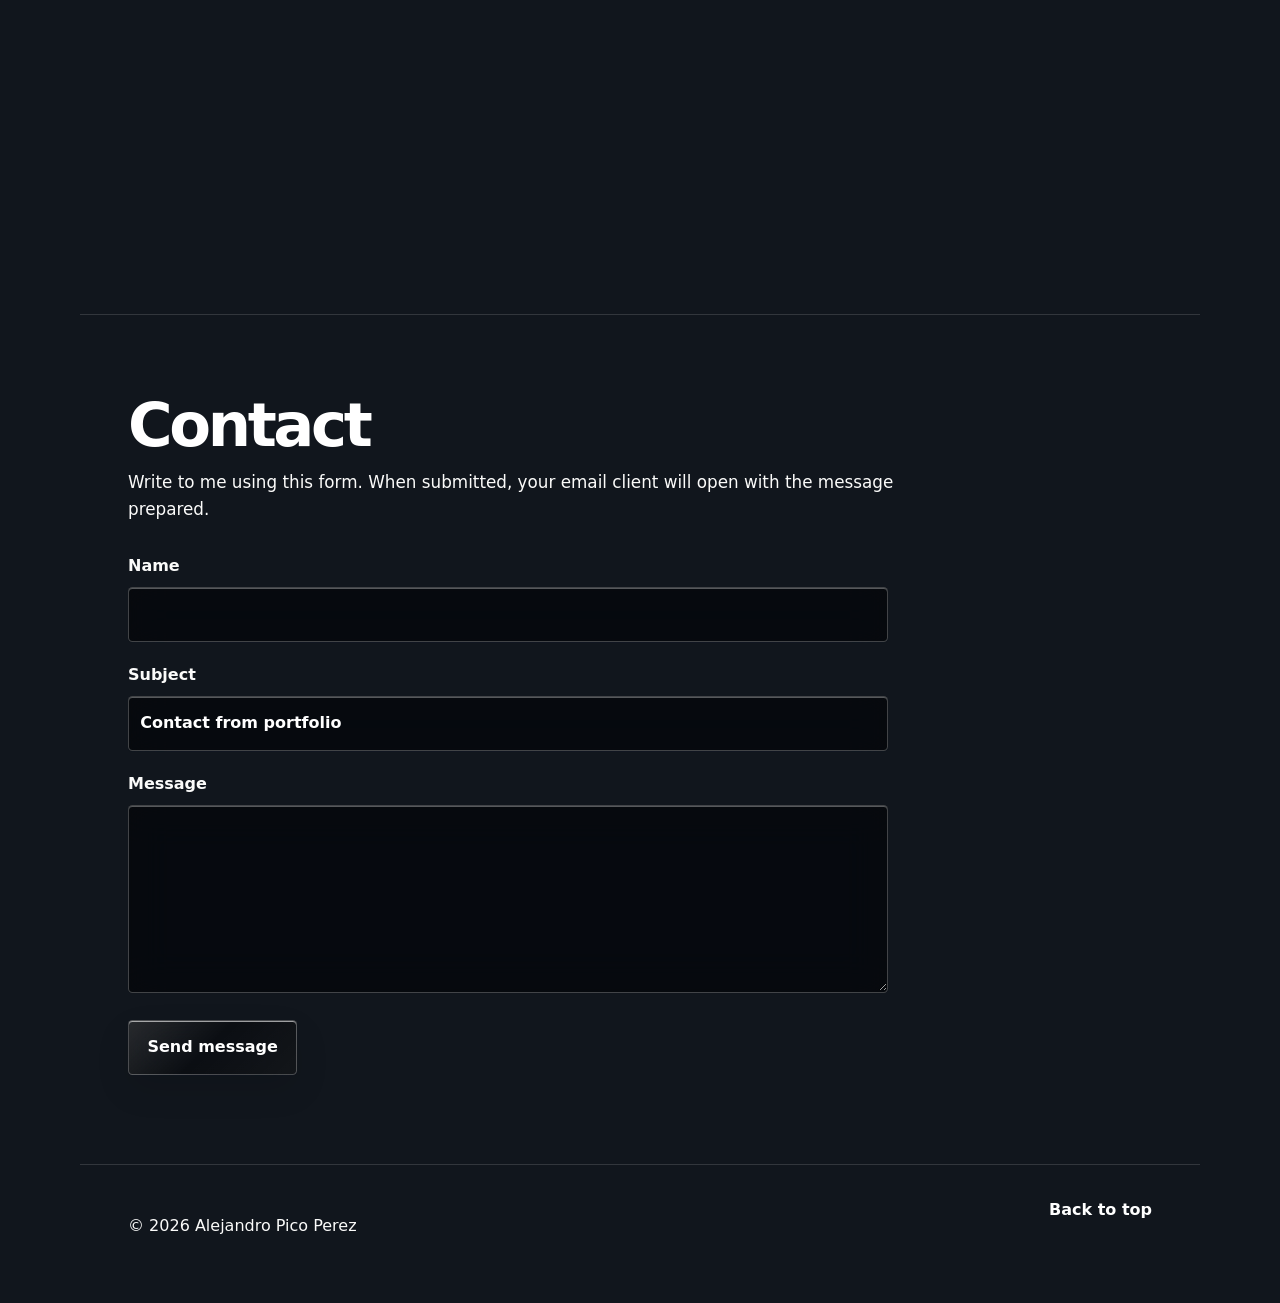
==== commit 4e12d198: "Prefer SVG favicons with image format fallback" ====
--- a/index.html
+++ b/index.html
@@ -32,7 +32,7 @@
   <script type="application/ld+json">
   {"@context":"https://schema.org","@type":"Person","name":"Alejandro Pico Perez","url":"https://alejandropico.github.io/Portfolio/","email":"alejandro.picoperez@gmail.com","sameAs":["https://github.com/AlejandroPico","https://www.linkedin.com/in/alejandro-pico-perez-a70681210/"],"knowsAbout":["Java","Spring","Backend development","Databases","ERP","Software architecture","Microservices","REST APIs","Technical visualization","Interactive web projects"]}
   </script>
-  <link rel="stylesheet" href="project-gallery-compact.css?v=20261031-1">
+  <link rel="stylesheet" href="project-gallery-compact.css?v=20261102-1">
 </head>
 <body>
   <nav class="site-nav" aria-label="Navegación principal">
@@ -105,6 +105,6 @@
   </main>
 
   <footer><p>© <span id="year"></span> Alejandro Pico Perez</p><a href="#inicio" data-i18n="footer.top">Volver arriba</a></footer>
-  <script src="skills-icons.js?v=20261031-1"></script><script src="script.js?v=20261031-1"></script><script src="i18n/project-catalog-extra.js?v=20261031-1"></script><script src="solar-theme.js?v=20261031-1"></script><script src="pwa.js"></script>
+  <script src="skills-icons.js?v=20261102-1"></script><script src="script.js?v=20261102-1"></script><script src="i18n/project-catalog-extra.js?v=20261102-1"></script><script src="solar-theme.js?v=20261102-1"></script><script src="pwa.js"></script>
 </body>
 </html>
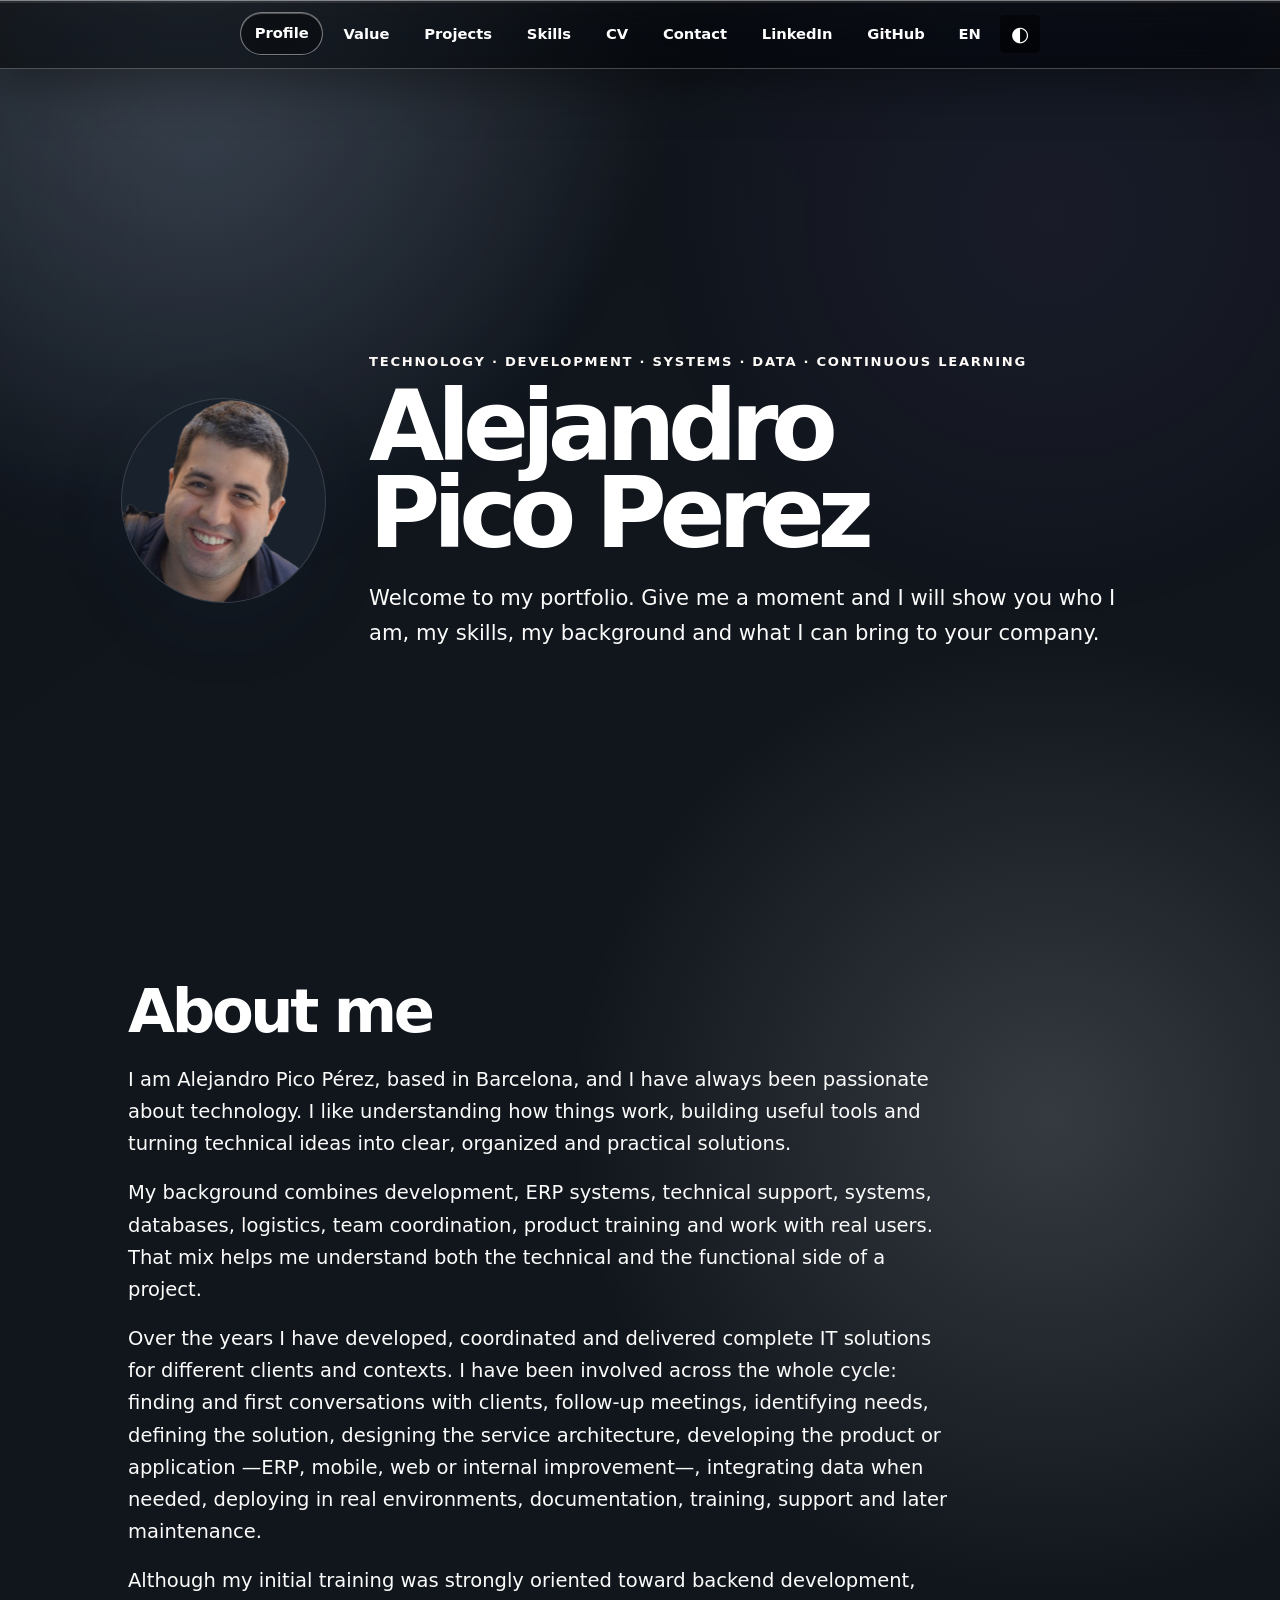
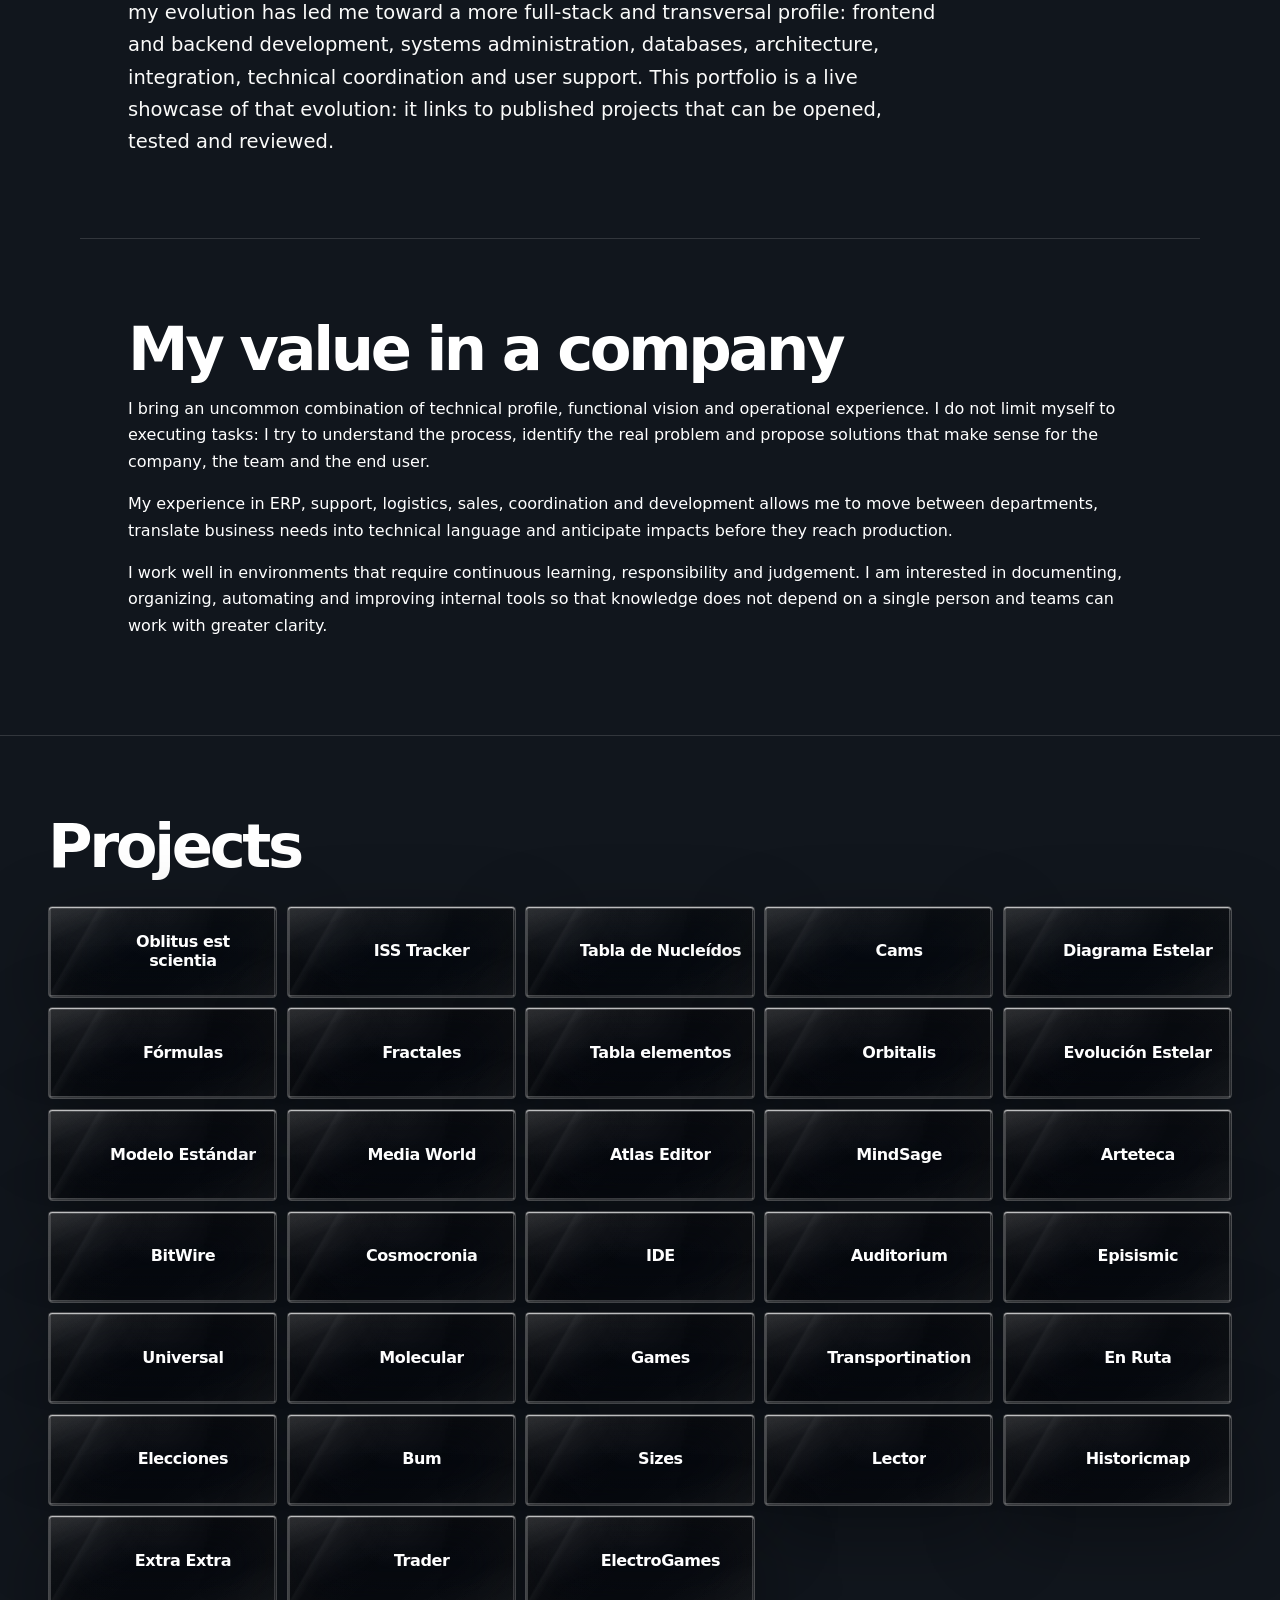
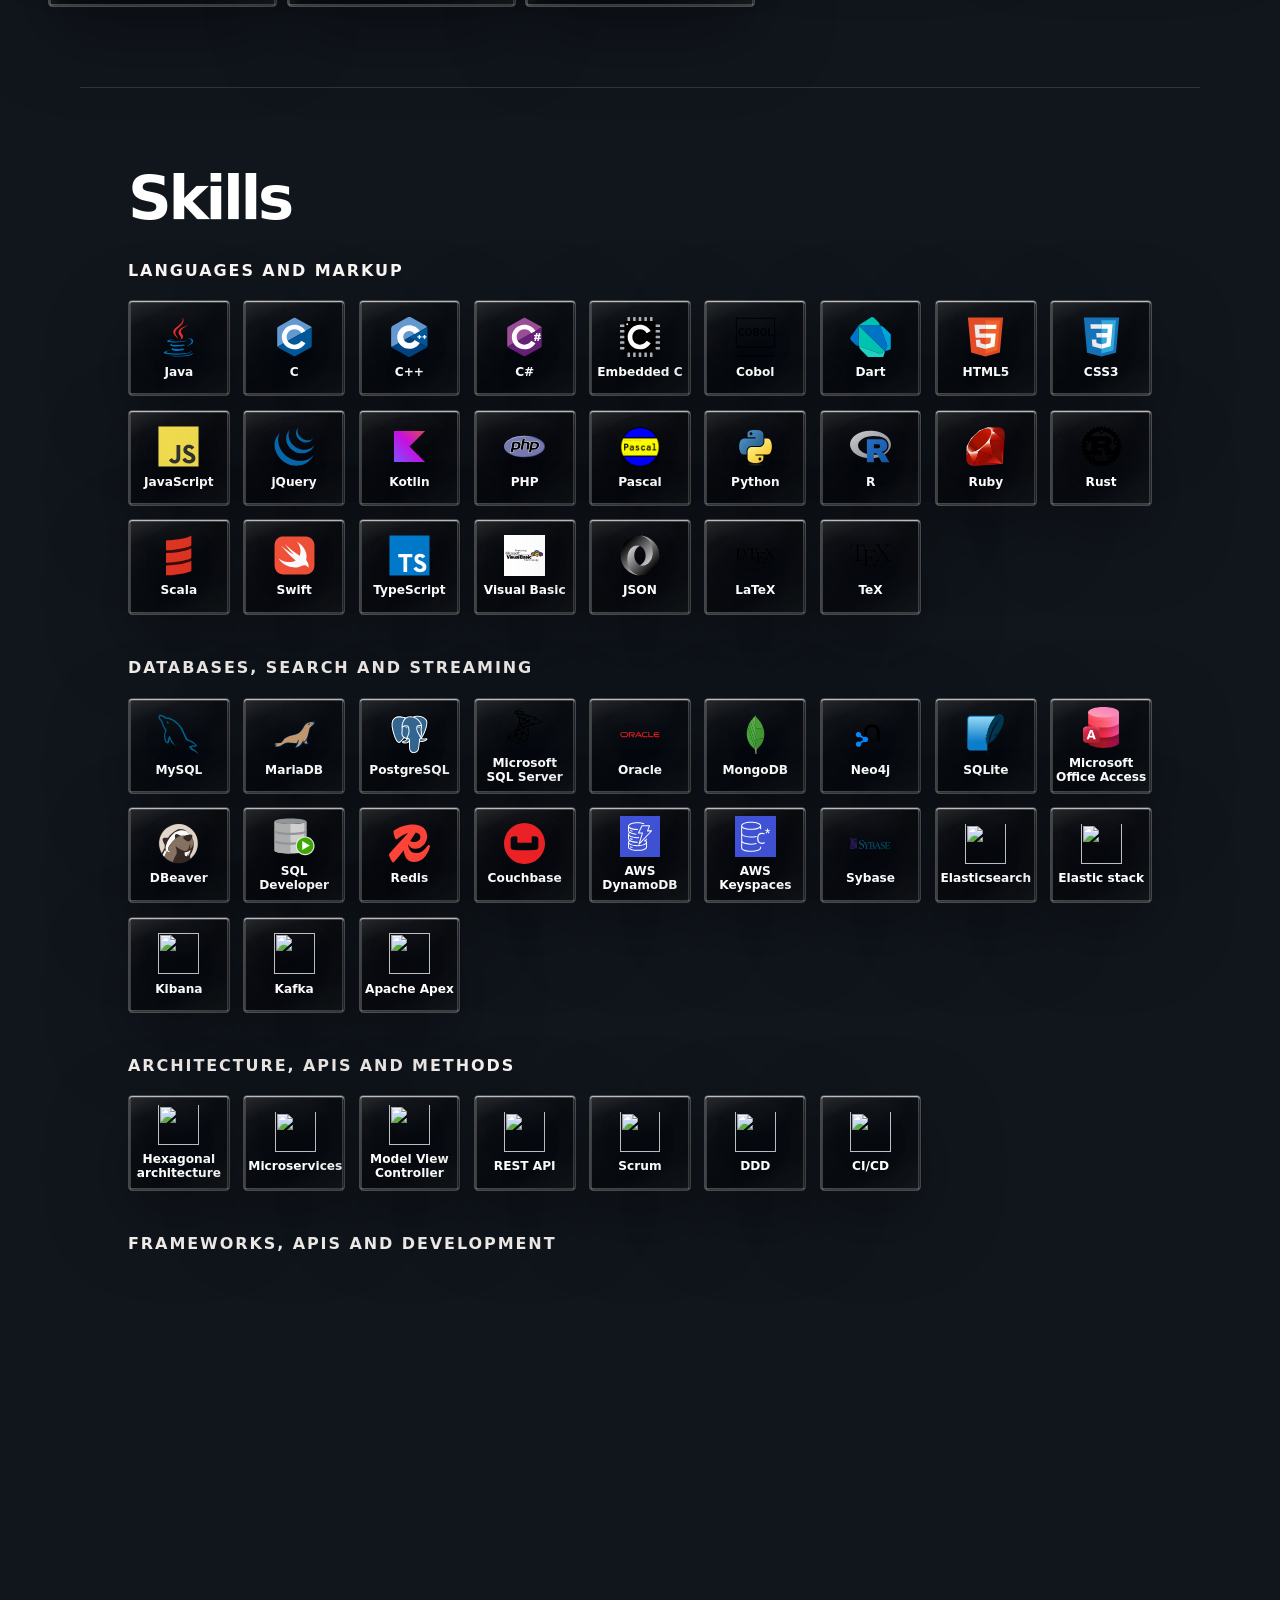
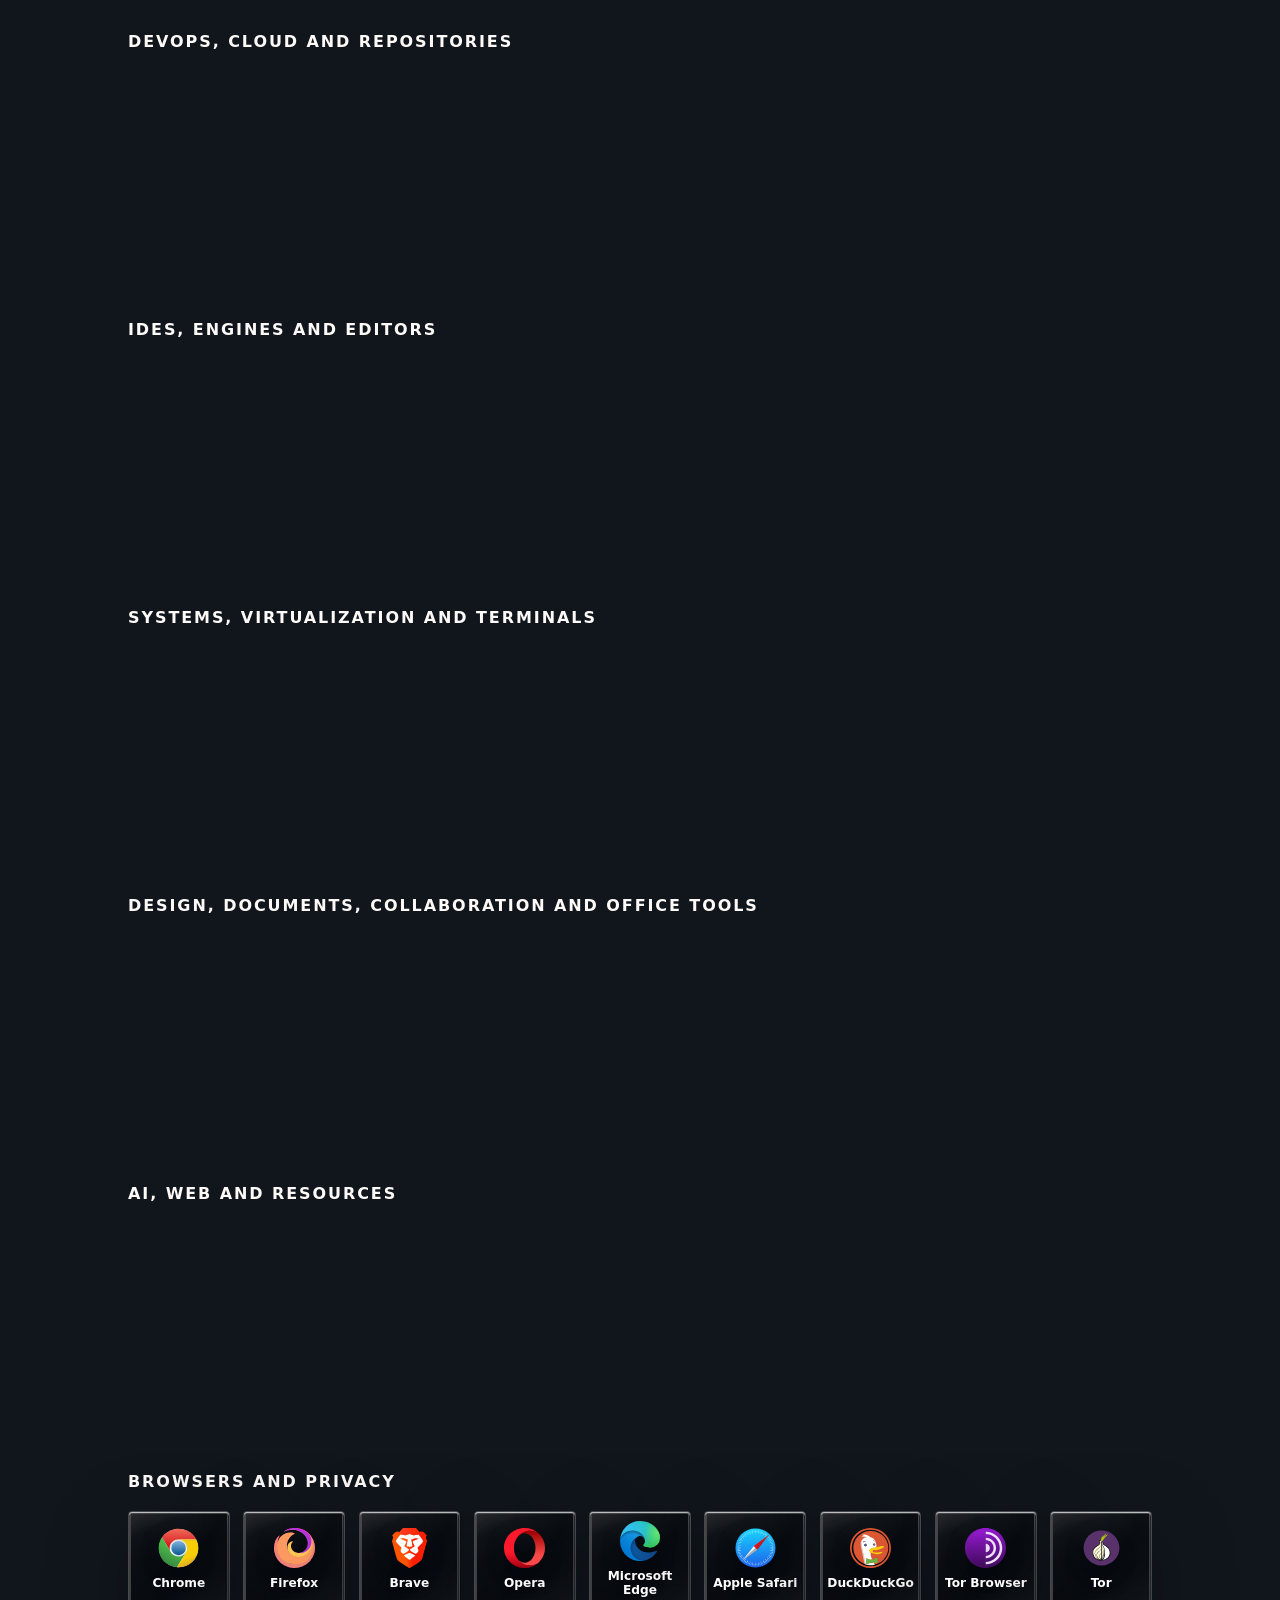
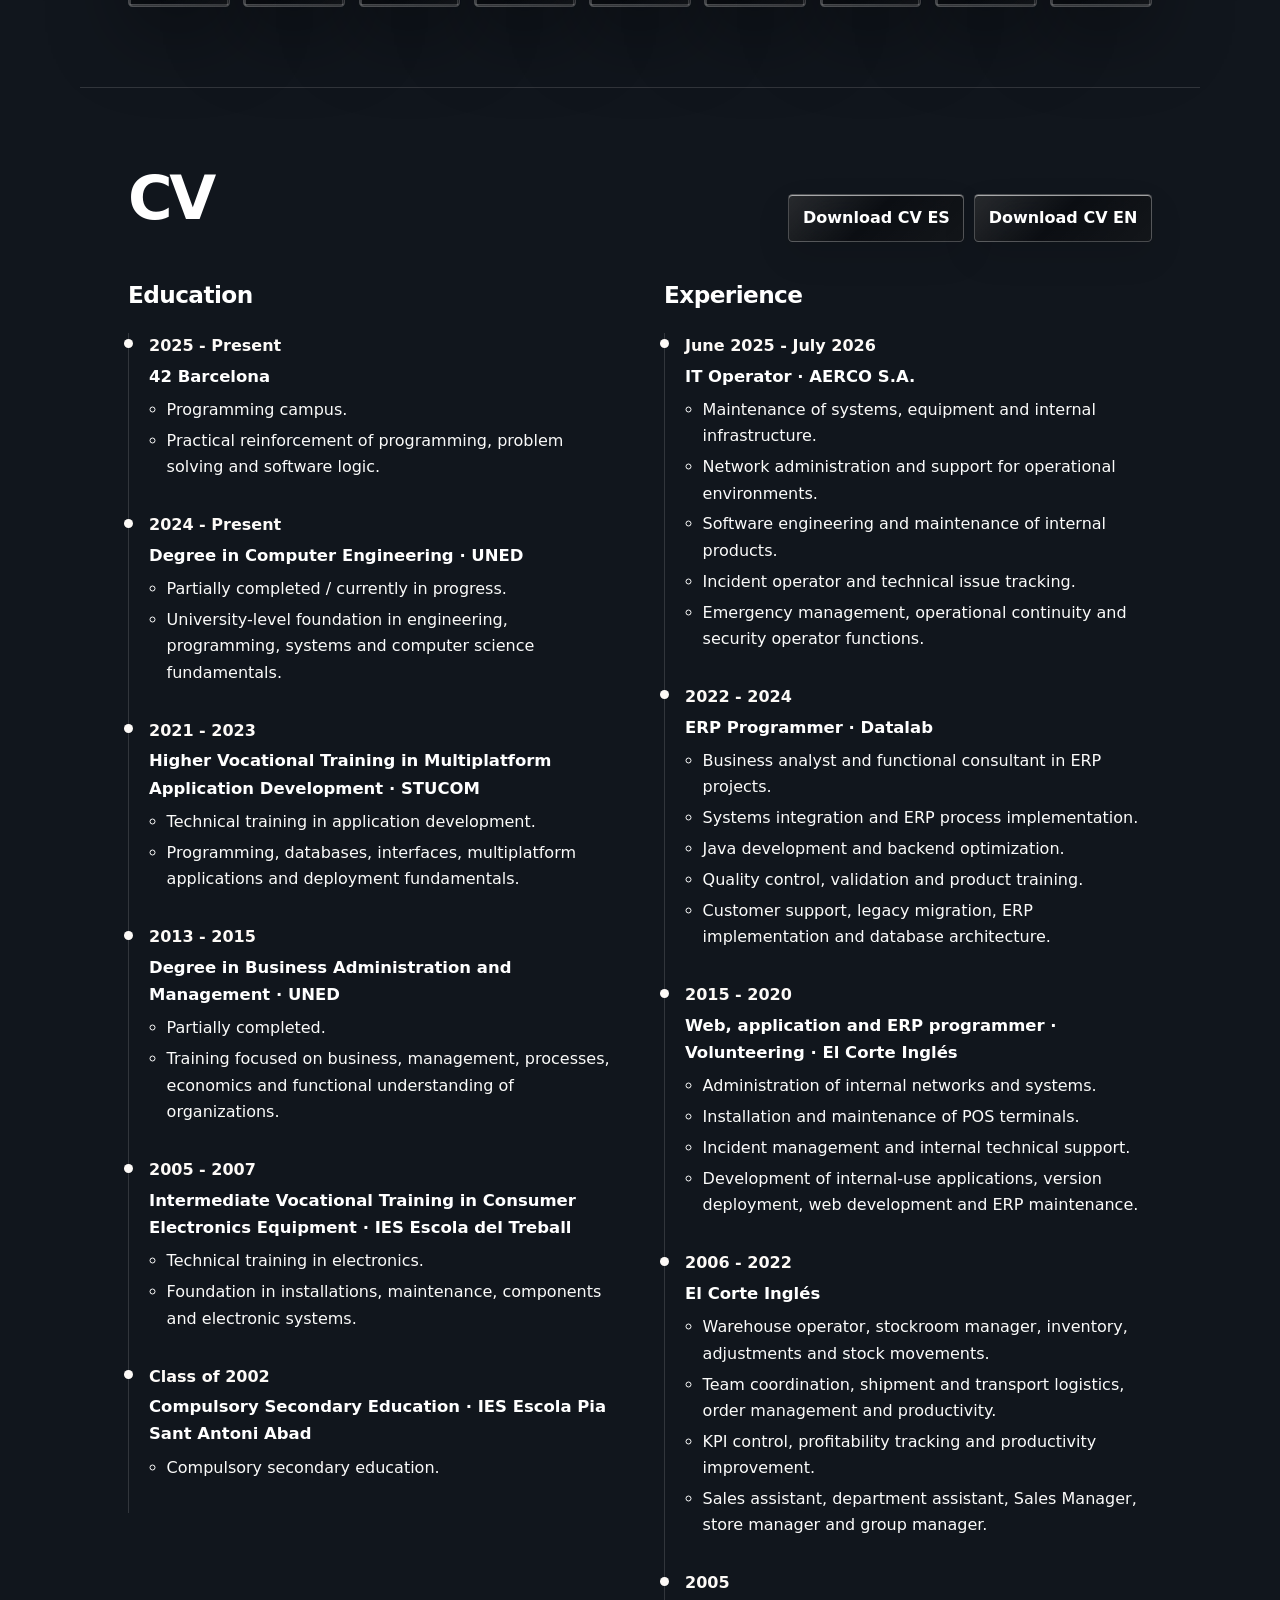
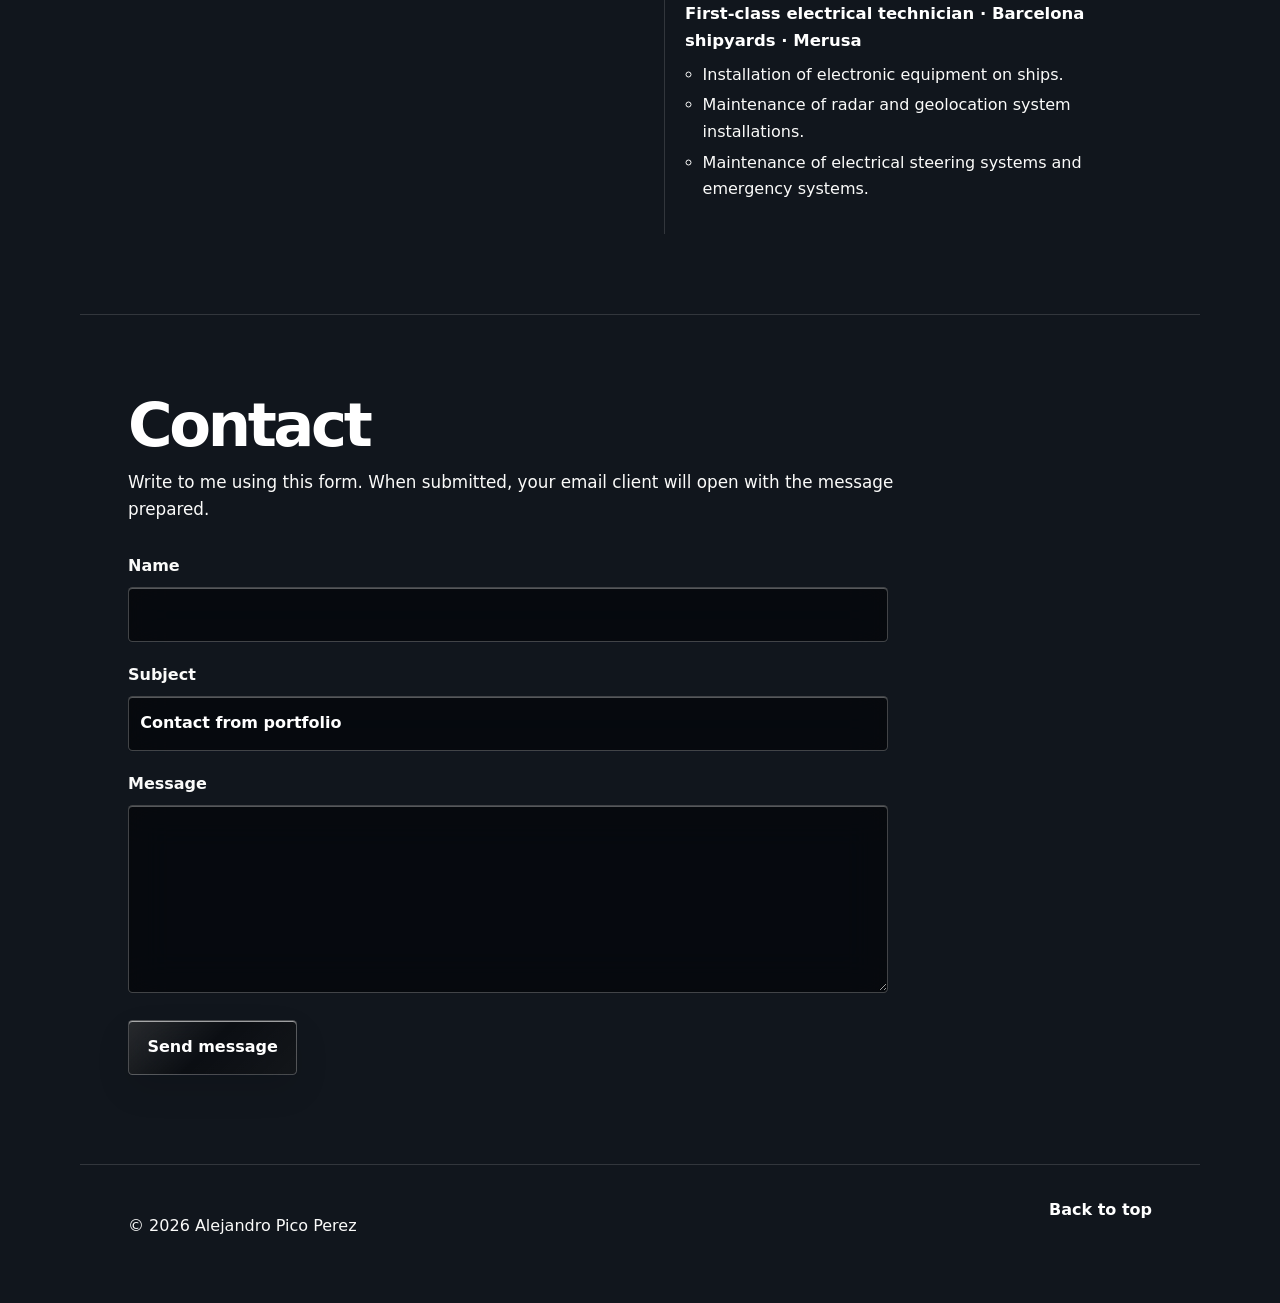
==== commit dced6920: "Add ElectroGames to project gallery" ====
--- a/index.html
+++ b/index.html
@@ -32,7 +32,7 @@
   <script type="application/ld+json">
   {"@context":"https://schema.org","@type":"Person","name":"Alejandro Pico Perez","url":"https://alejandropico.github.io/Portfolio/","email":"alejandro.picoperez@gmail.com","sameAs":["https://github.com/AlejandroPico","https://www.linkedin.com/in/alejandro-pico-perez-a70681210/"],"knowsAbout":["Java","Spring","Backend development","Databases","ERP","Software architecture","Microservices","REST APIs","Technical visualization","Interactive web projects"]}
   </script>
-  <link rel="stylesheet" href="project-gallery-compact.css?v=20261102-1">
+  <link rel="stylesheet" href="project-gallery-compact.css?v=20261103-1">
 </head>
 <body>
   <nav class="site-nav" aria-label="Navegación principal">
@@ -105,6 +105,6 @@
   </main>
 
   <footer><p>© <span id="year"></span> Alejandro Pico Perez</p><a href="#inicio" data-i18n="footer.top">Volver arriba</a></footer>
-  <script src="skills-icons.js?v=20261102-1"></script><script src="script.js?v=20261102-1"></script><script src="i18n/project-catalog-extra.js?v=20261102-1"></script><script src="solar-theme.js?v=20261102-1"></script><script src="pwa.js"></script>
+  <script src="skills-icons.js?v=20261103-1"></script><script src="script.js?v=20261103-1"></script><script src="i18n/project-catalog-extra.js?v=20261103-1"></script><script src="solar-theme.js?v=20261103-1"></script><script src="pwa.js"></script>
 </body>
 </html>
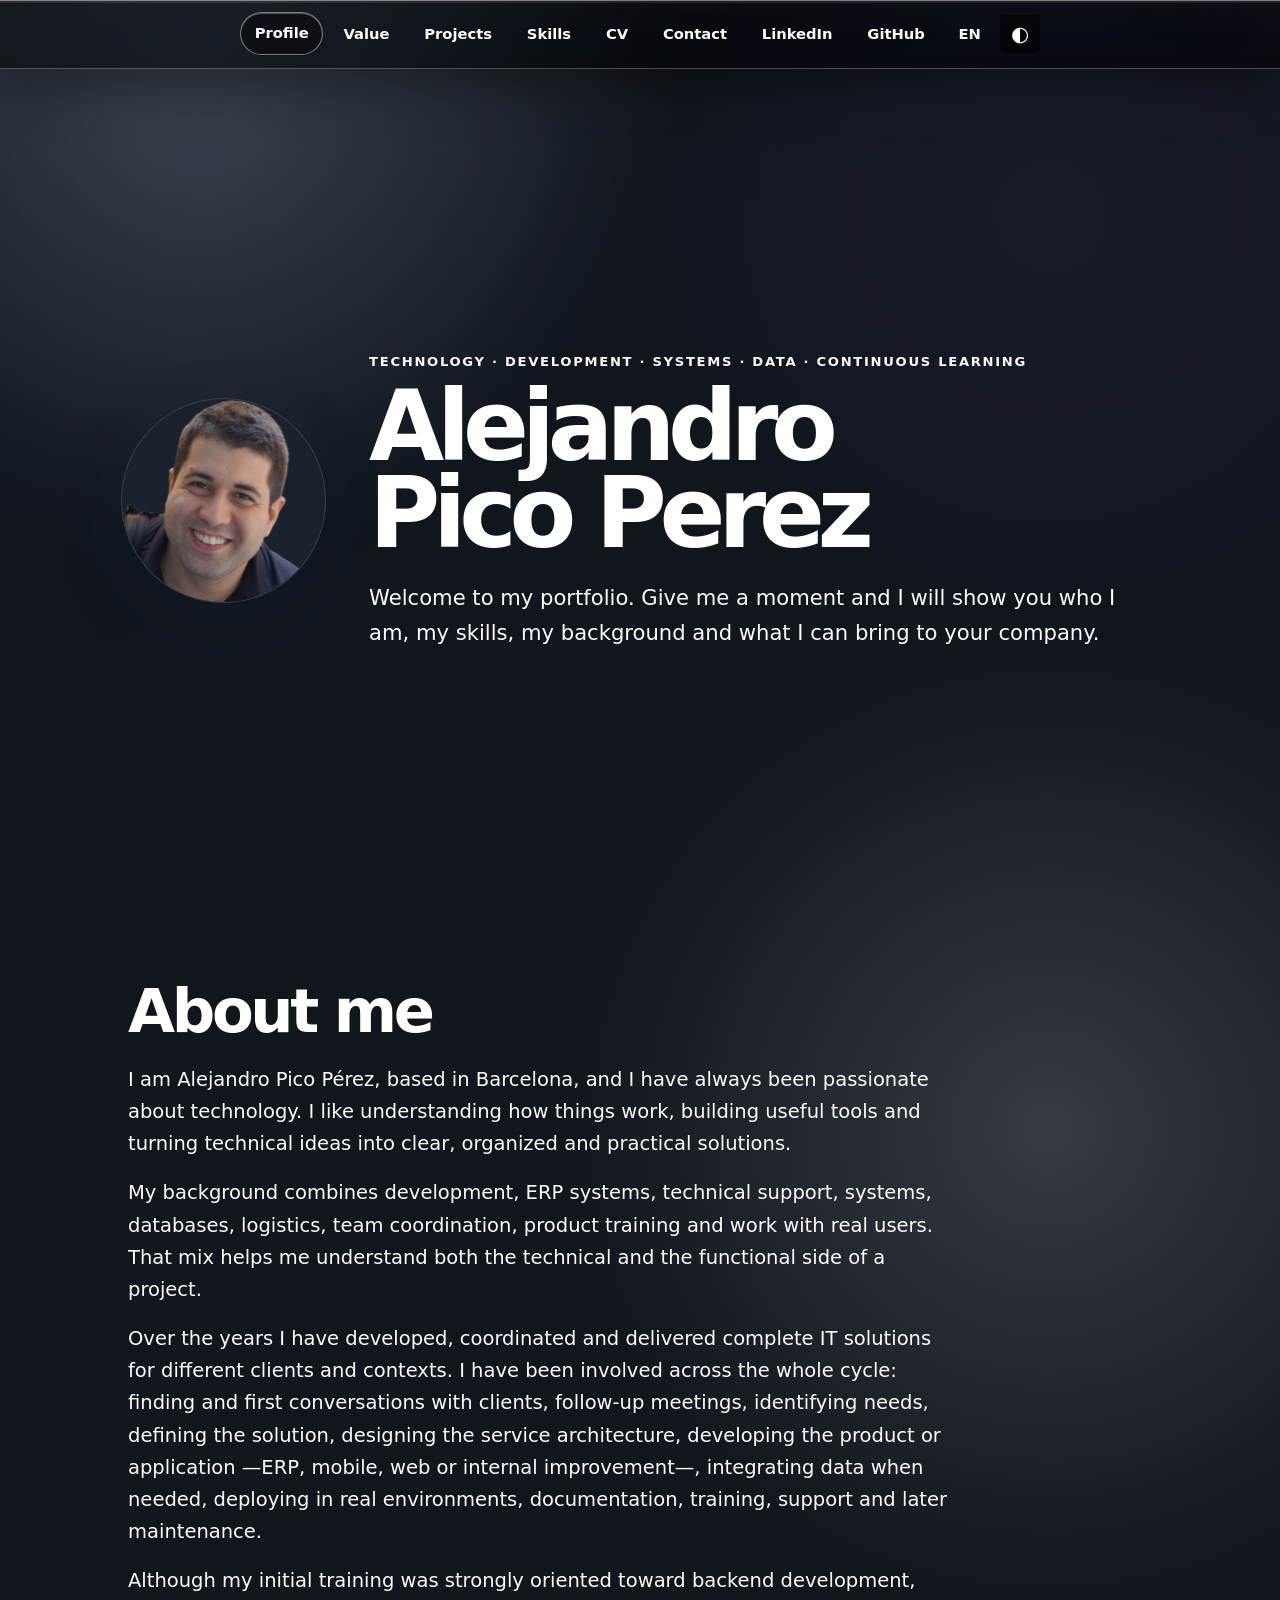
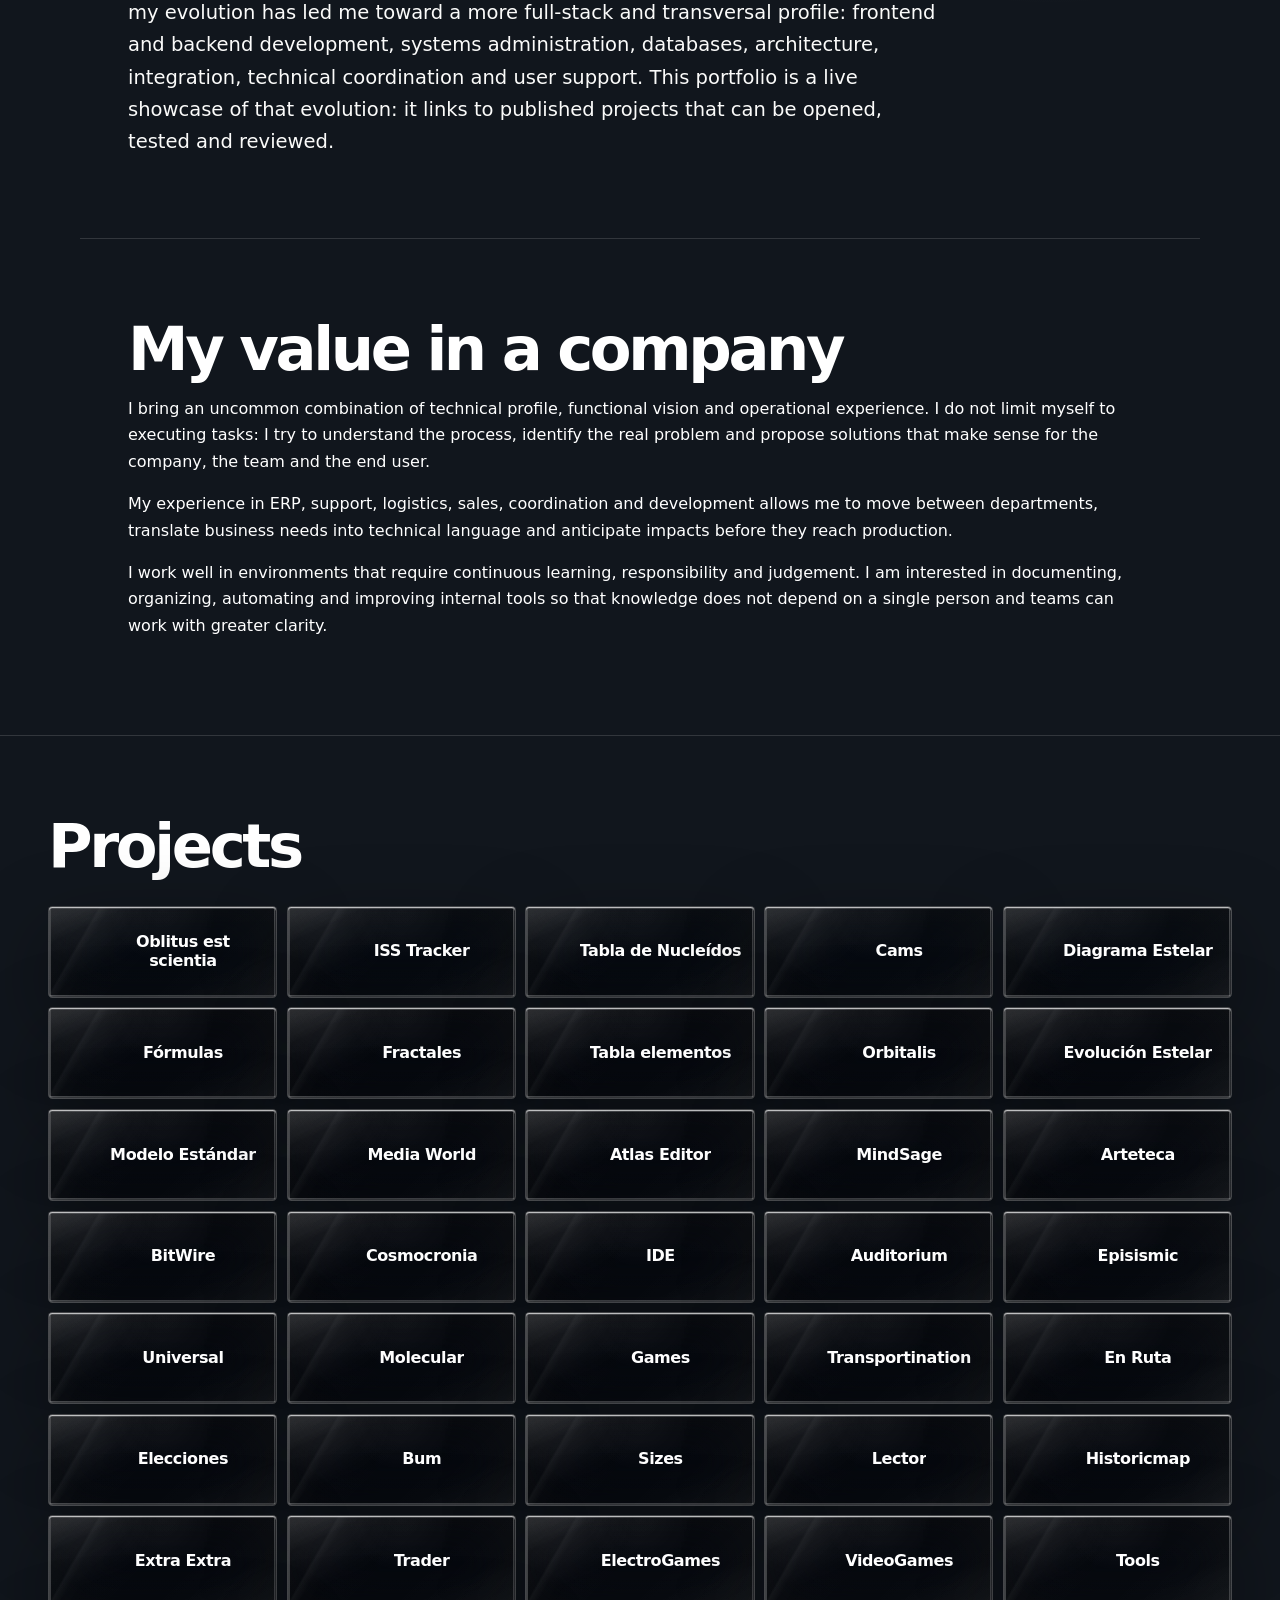
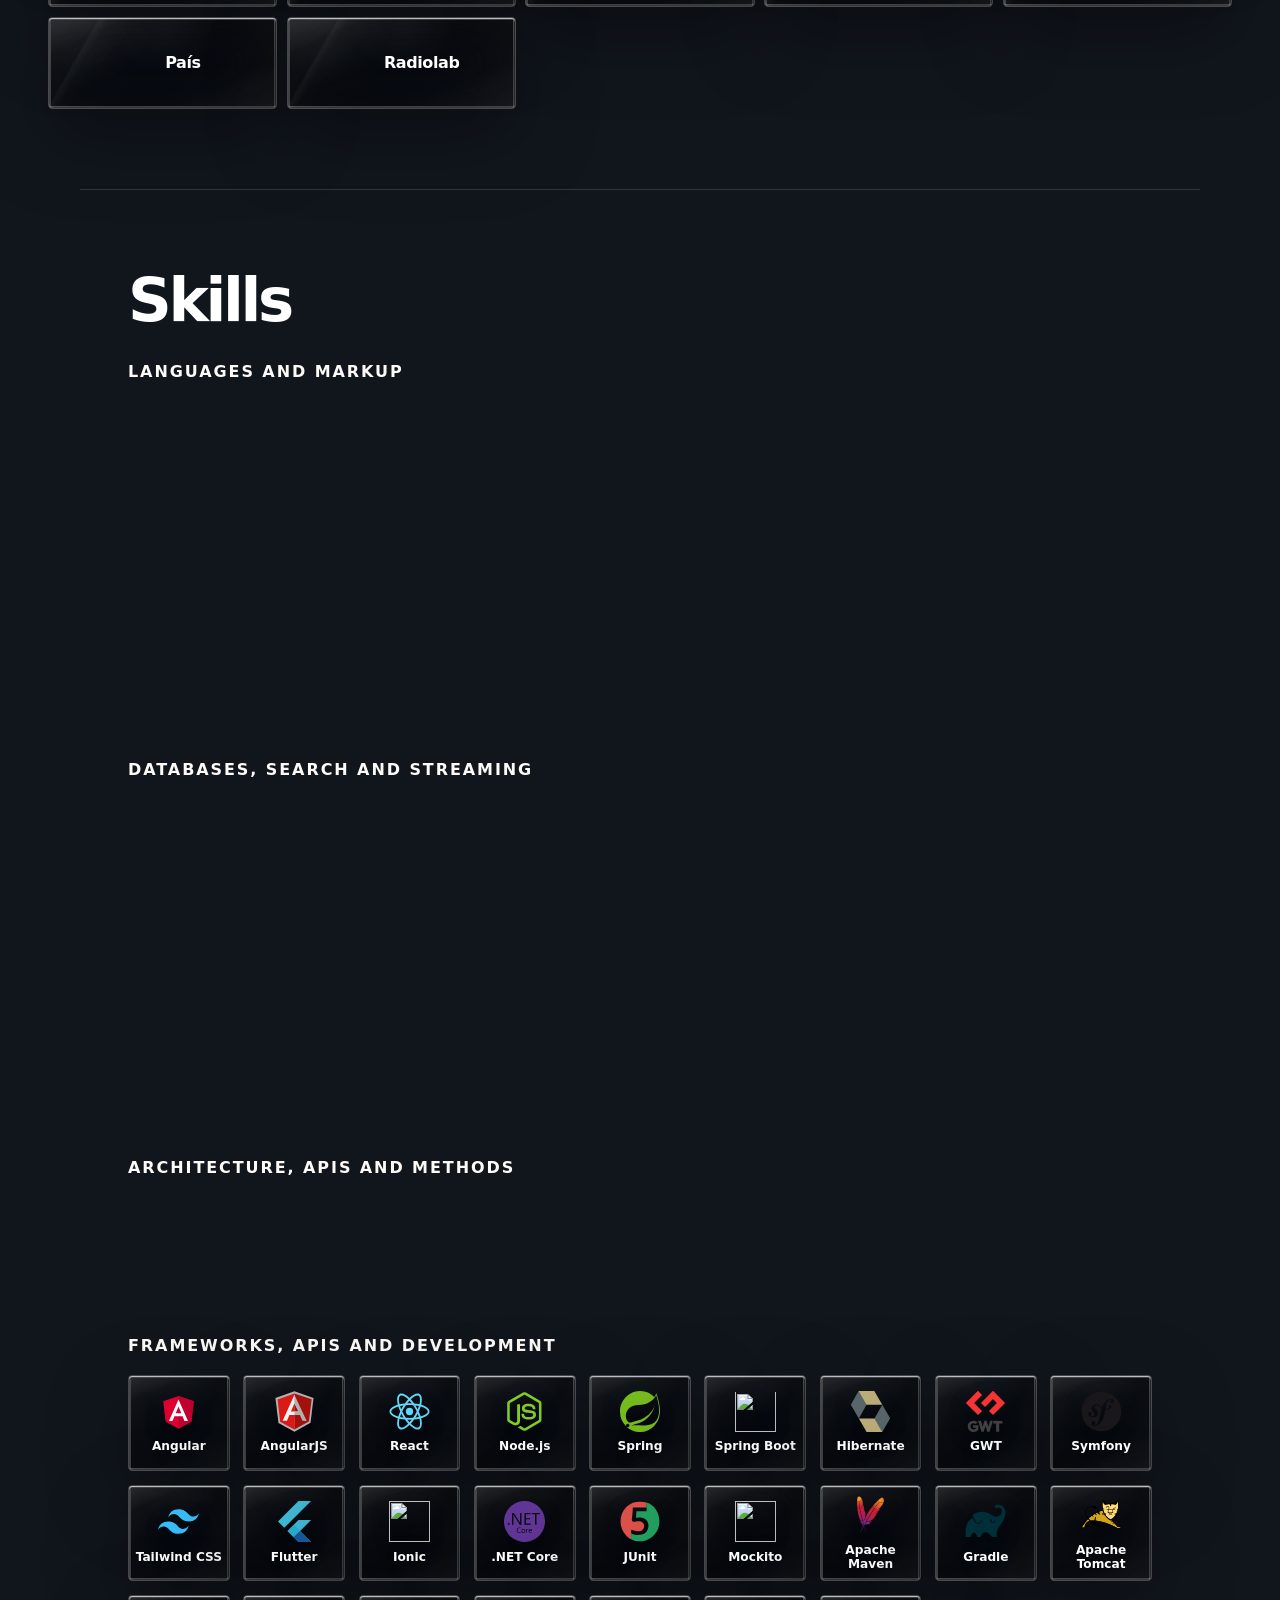
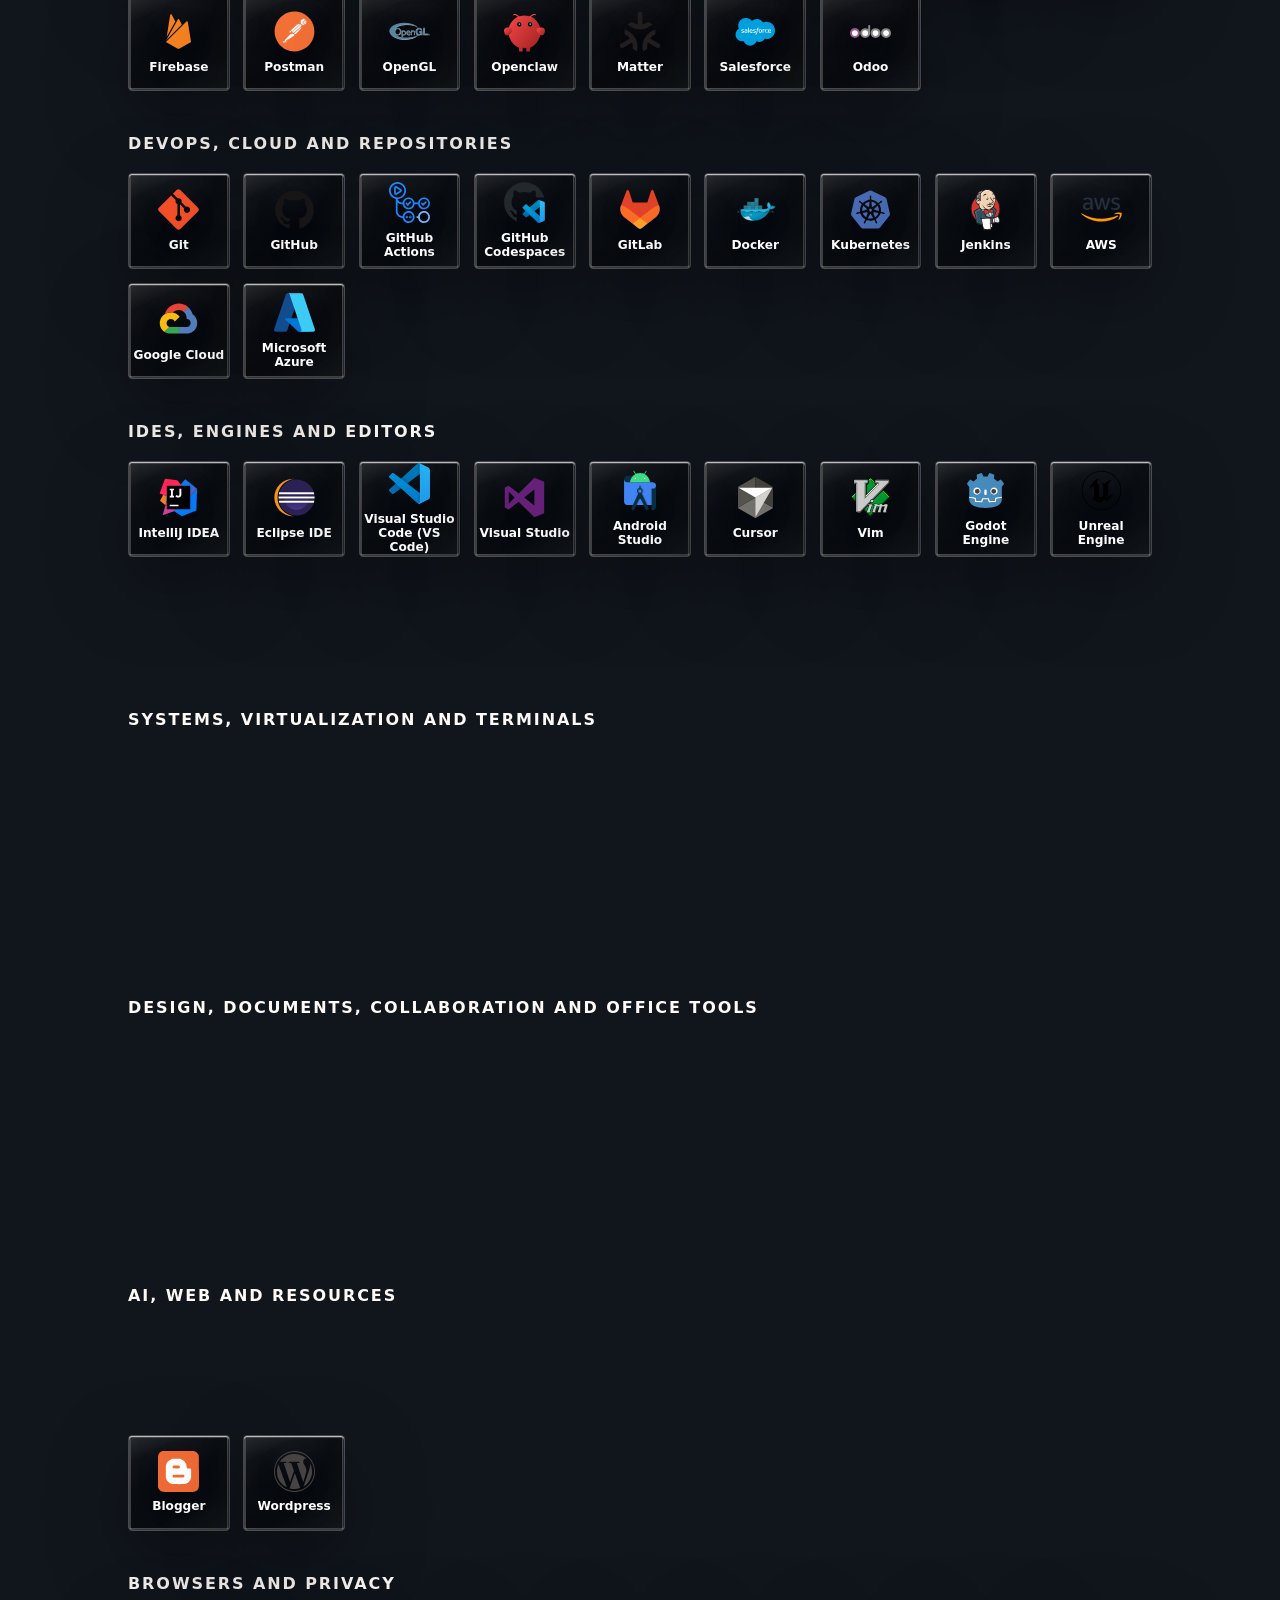
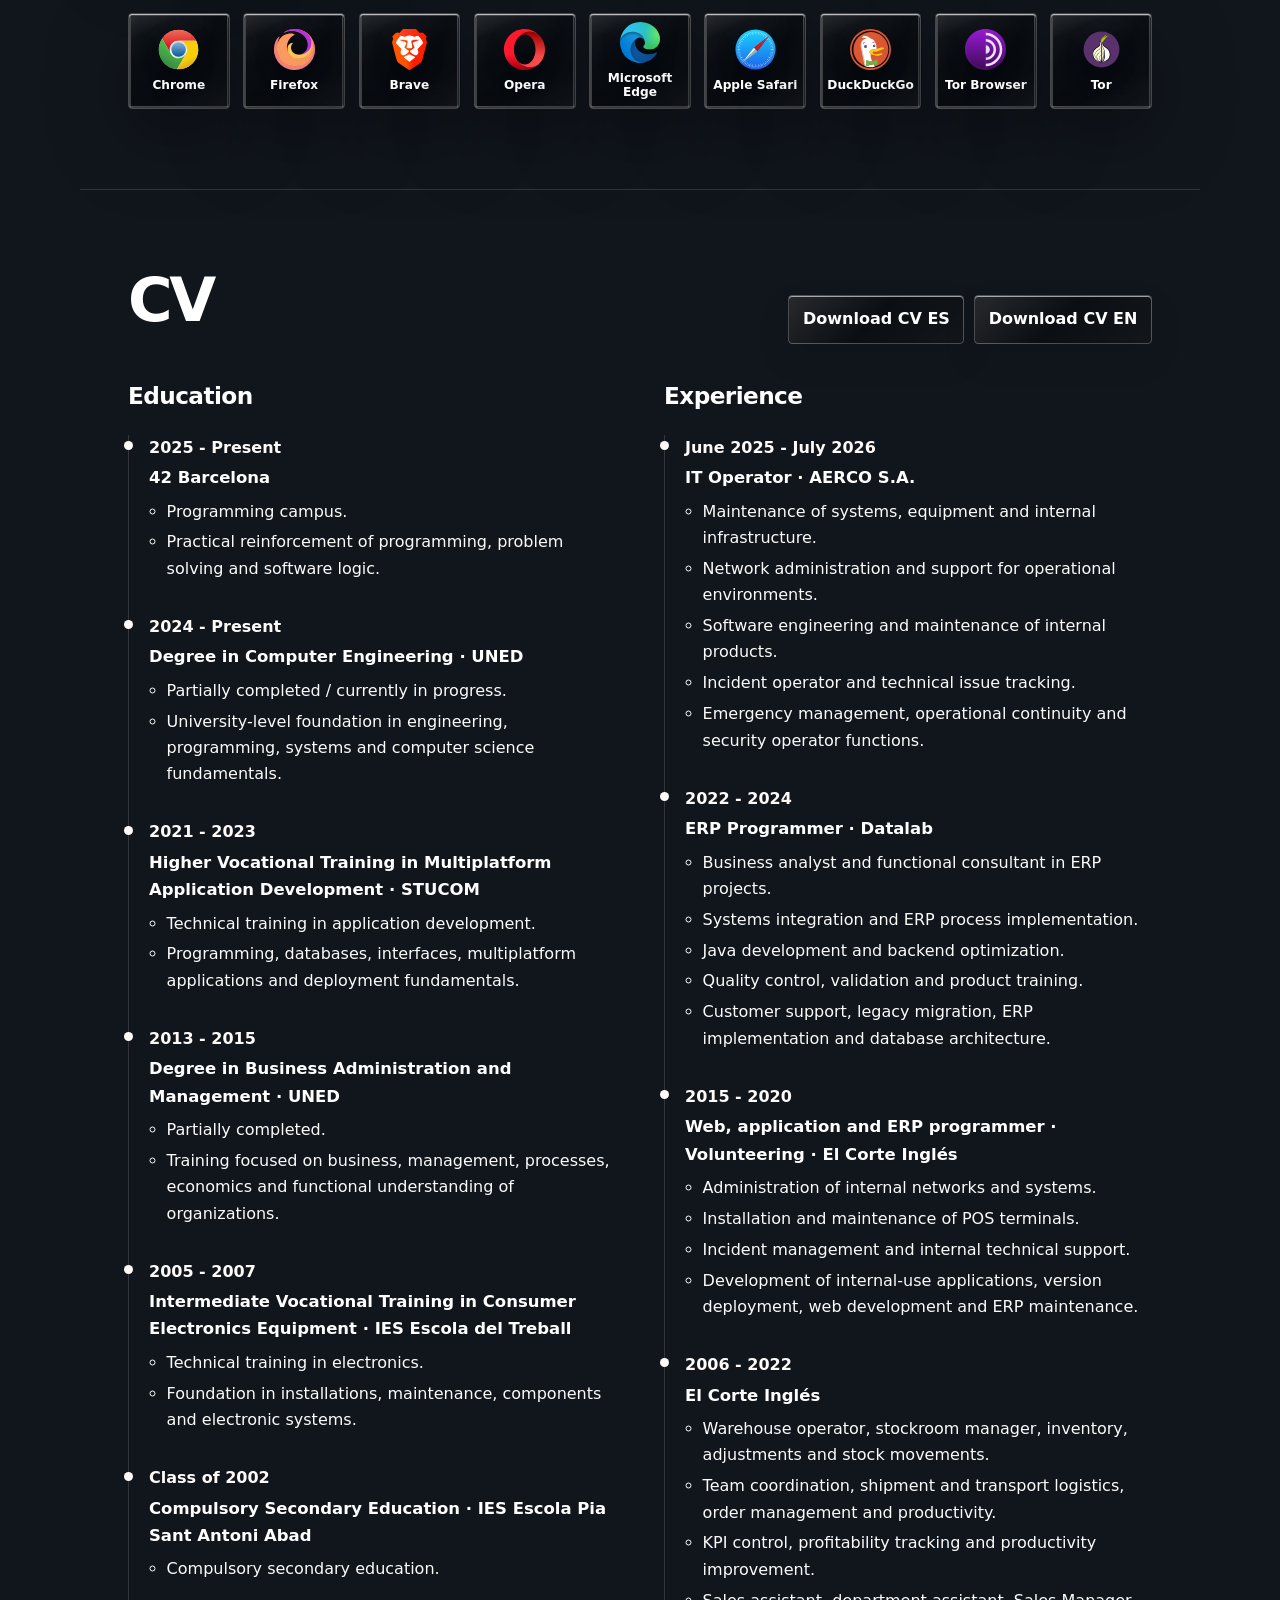
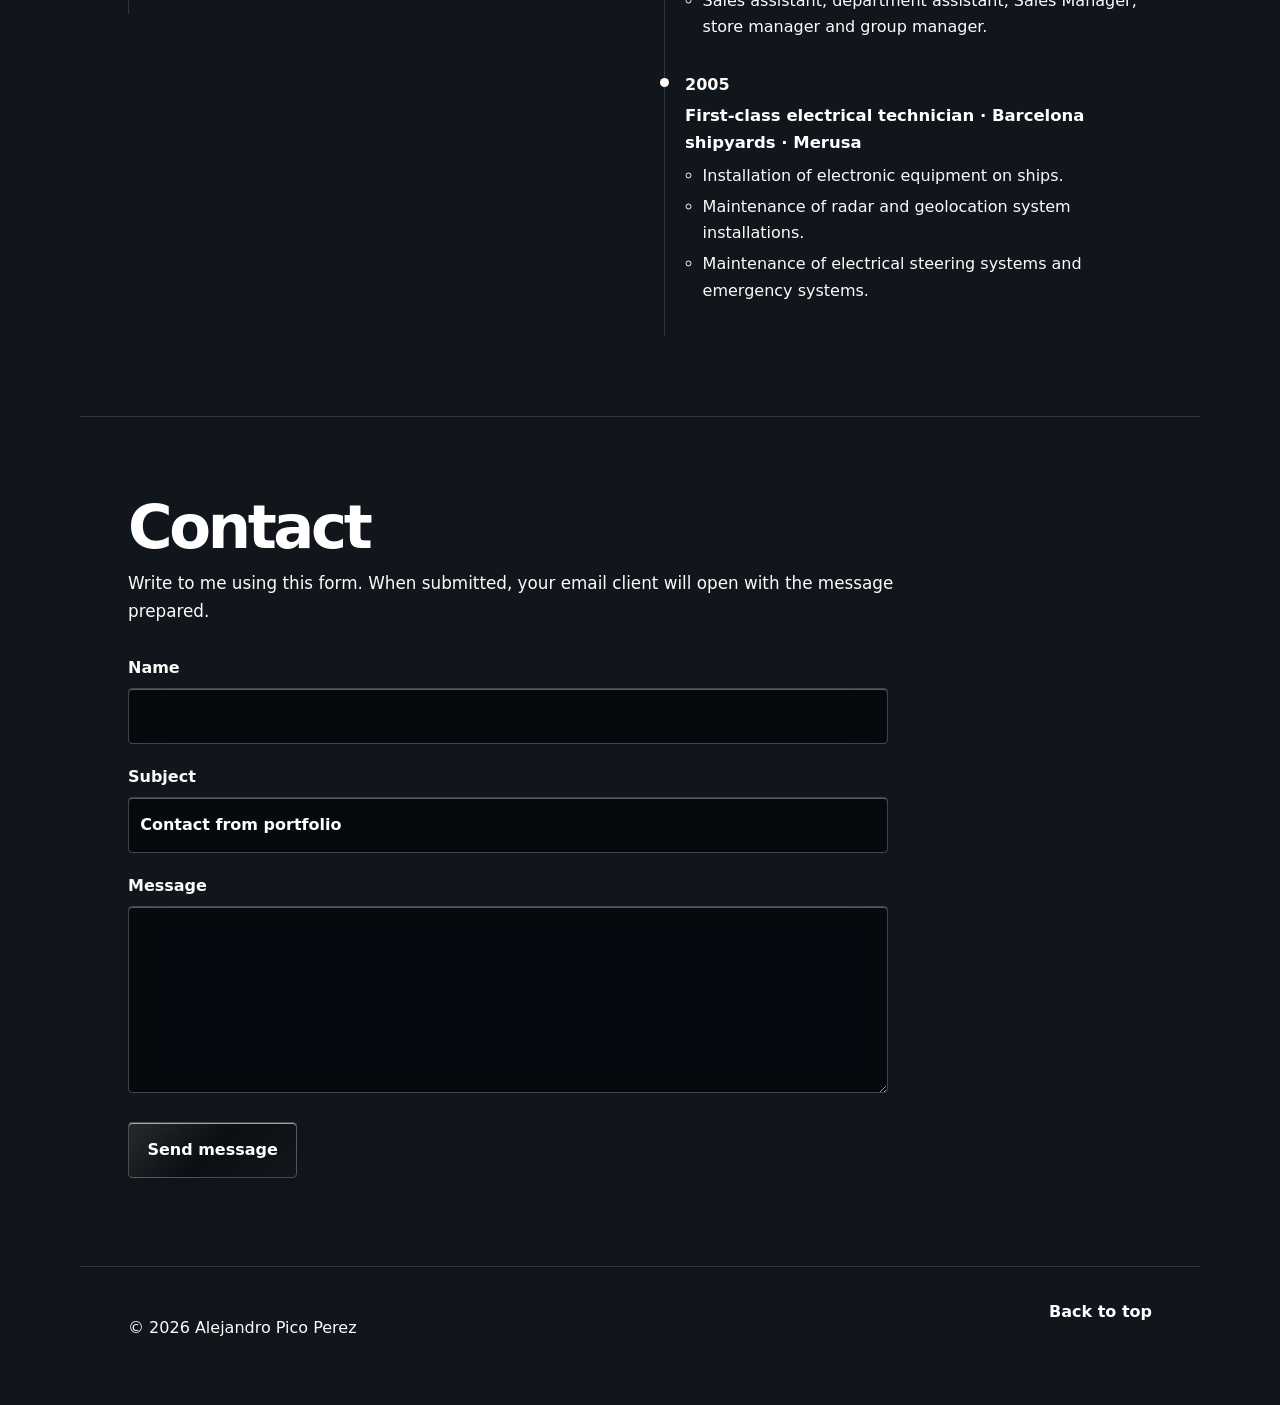
==== commit 120af391: "Add VideoGames, Tools, Pais and Radiolab to portfolio" ====
--- a/index.html
+++ b/index.html
@@ -32,7 +32,7 @@
   <script type="application/ld+json">
   {"@context":"https://schema.org","@type":"Person","name":"Alejandro Pico Perez","url":"https://alejandropico.github.io/Portfolio/","email":"alejandro.picoperez@gmail.com","sameAs":["https://github.com/AlejandroPico","https://www.linkedin.com/in/alejandro-pico-perez-a70681210/"],"knowsAbout":["Java","Spring","Backend development","Databases","ERP","Software architecture","Microservices","REST APIs","Technical visualization","Interactive web projects"]}
   </script>
-  <link rel="stylesheet" href="project-gallery-compact.css?v=20261103-1">
+  <link rel="stylesheet" href="project-gallery-compact.css?v=20261109-1">
 </head>
 <body>
   <nav class="site-nav" aria-label="Navegación principal">
@@ -105,6 +105,6 @@
   </main>
 
   <footer><p>© <span id="year"></span> Alejandro Pico Perez</p><a href="#inicio" data-i18n="footer.top">Volver arriba</a></footer>
-  <script src="skills-icons.js?v=20261103-1"></script><script src="script.js?v=20261103-1"></script><script src="i18n/project-catalog-extra.js?v=20261103-1"></script><script src="solar-theme.js?v=20261103-1"></script><script src="pwa.js"></script>
+  <script src="skills-icons.js?v=20261109-1"></script><script src="script.js?v=20261109-1"></script><script src="i18n/project-catalog-extra.js?v=20261109-1"></script><script src="solar-theme.js?v=20261109-1"></script><script src="pwa.js"></script>
 </body>
 </html>
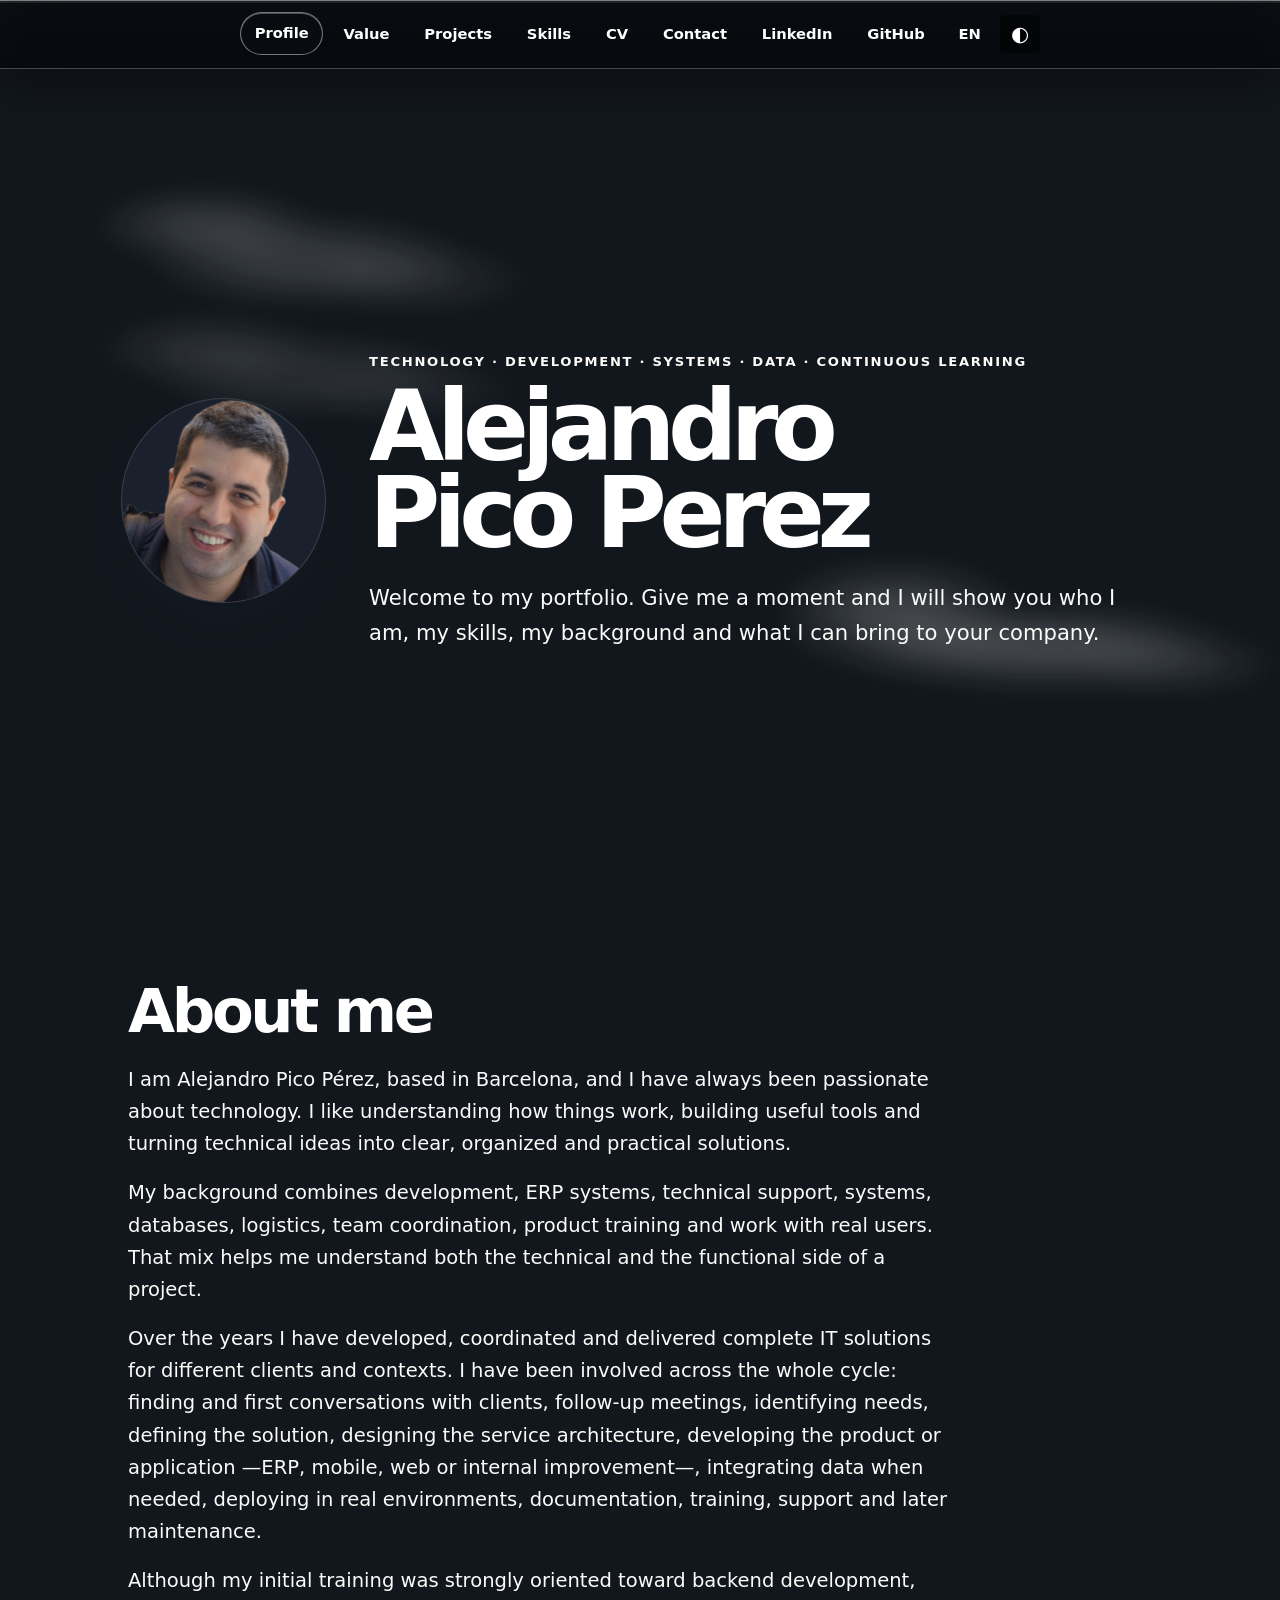
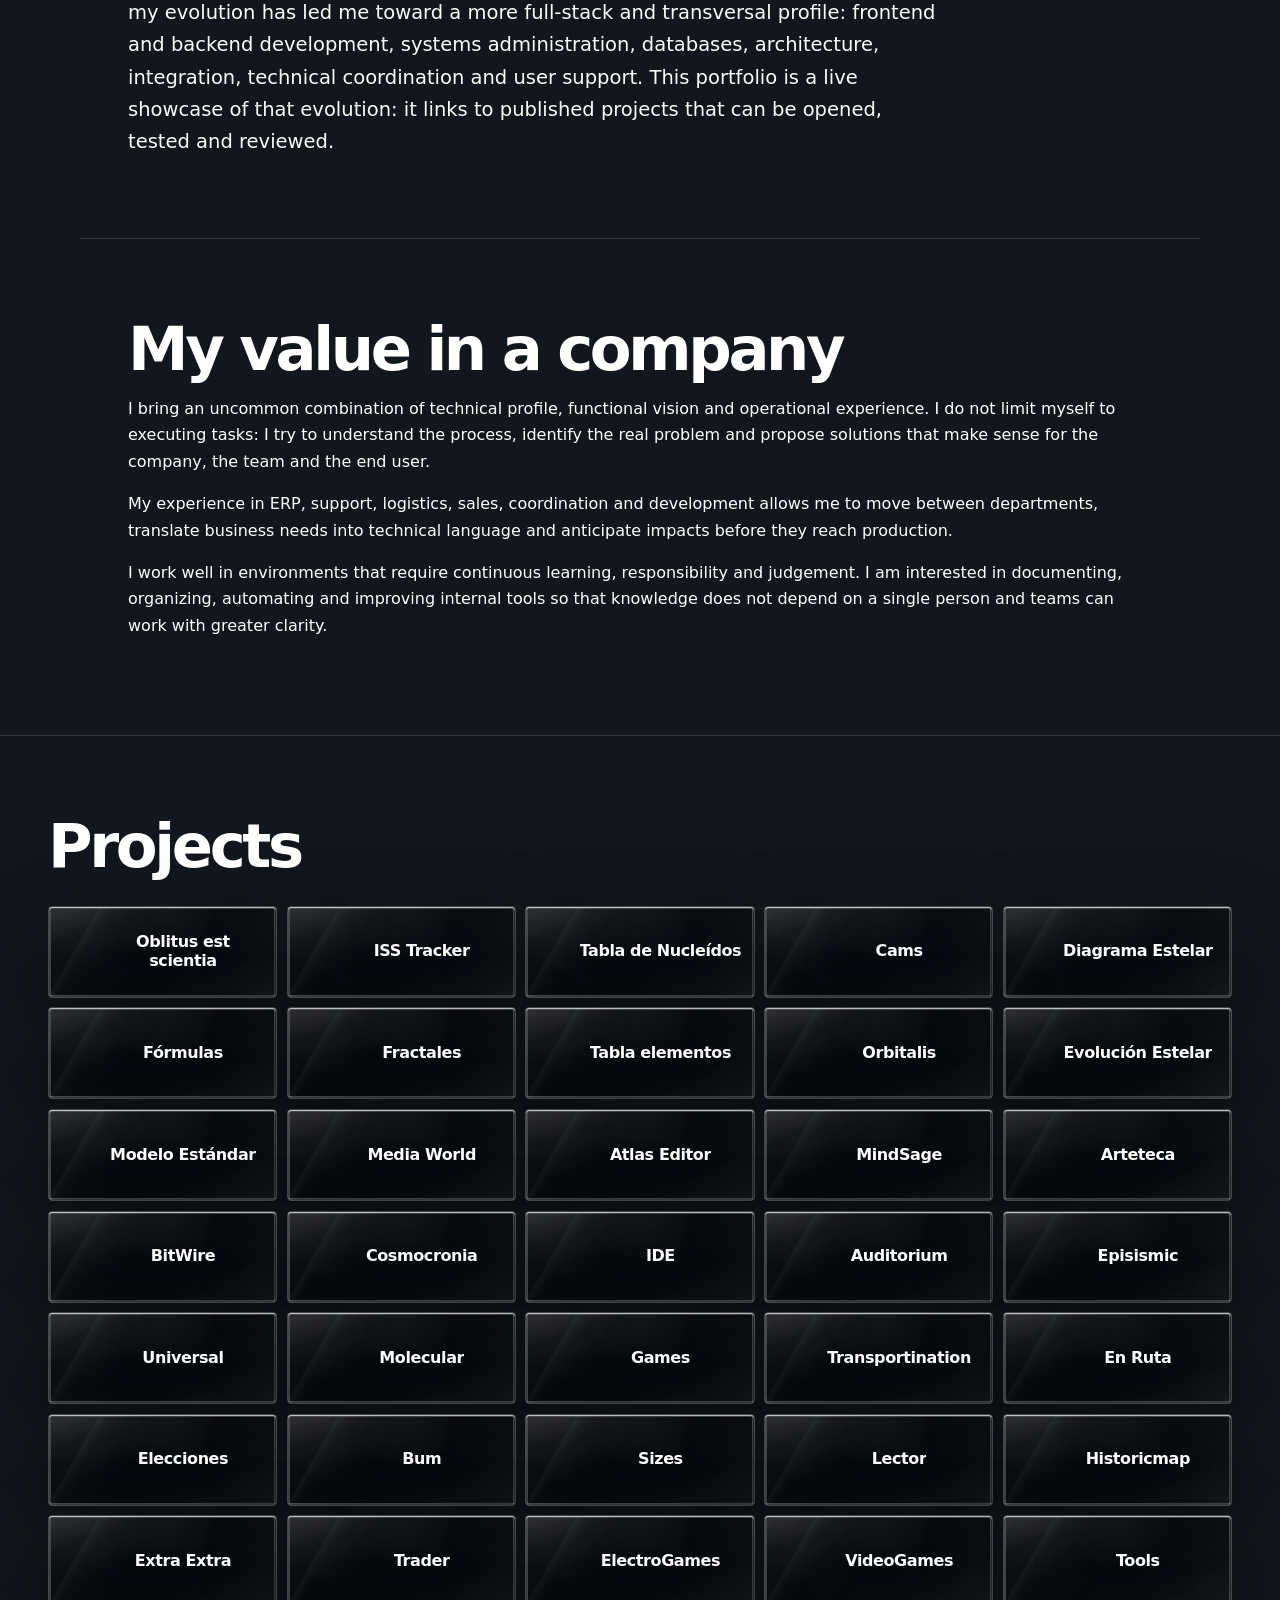
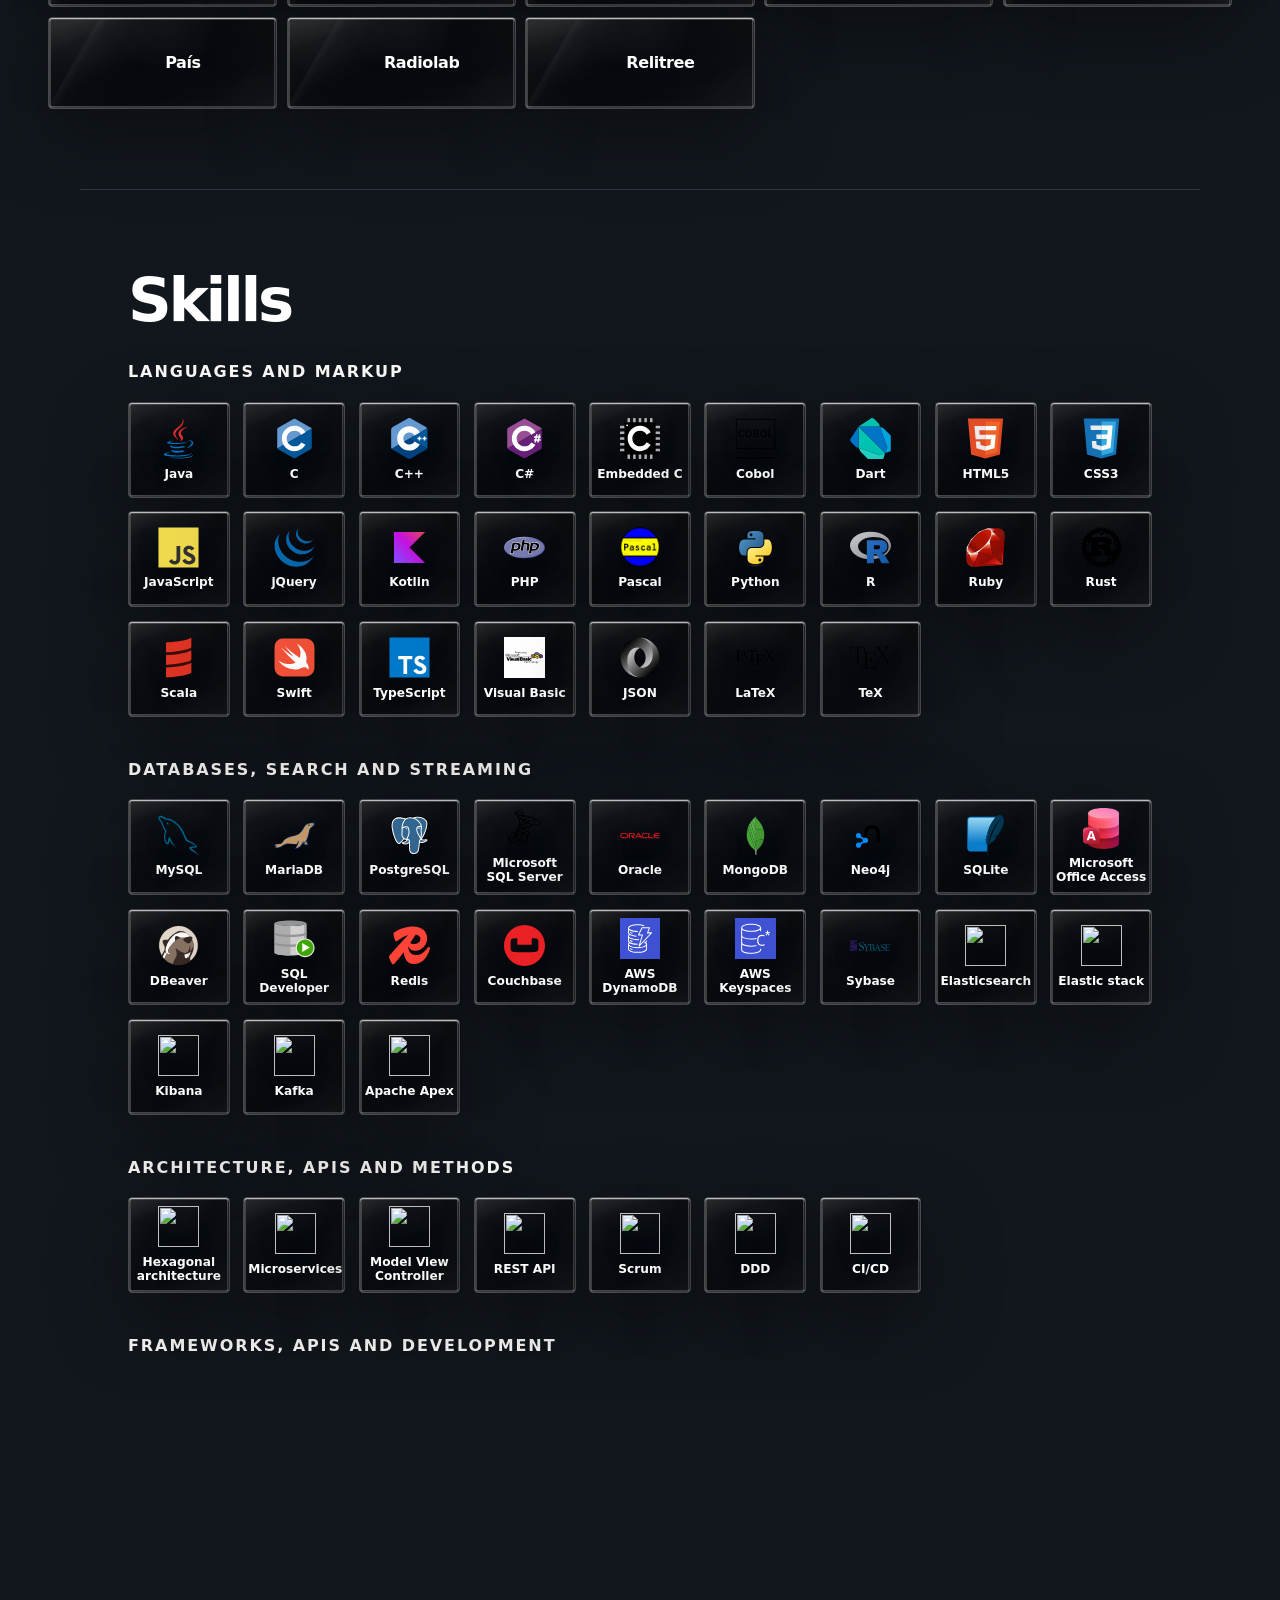
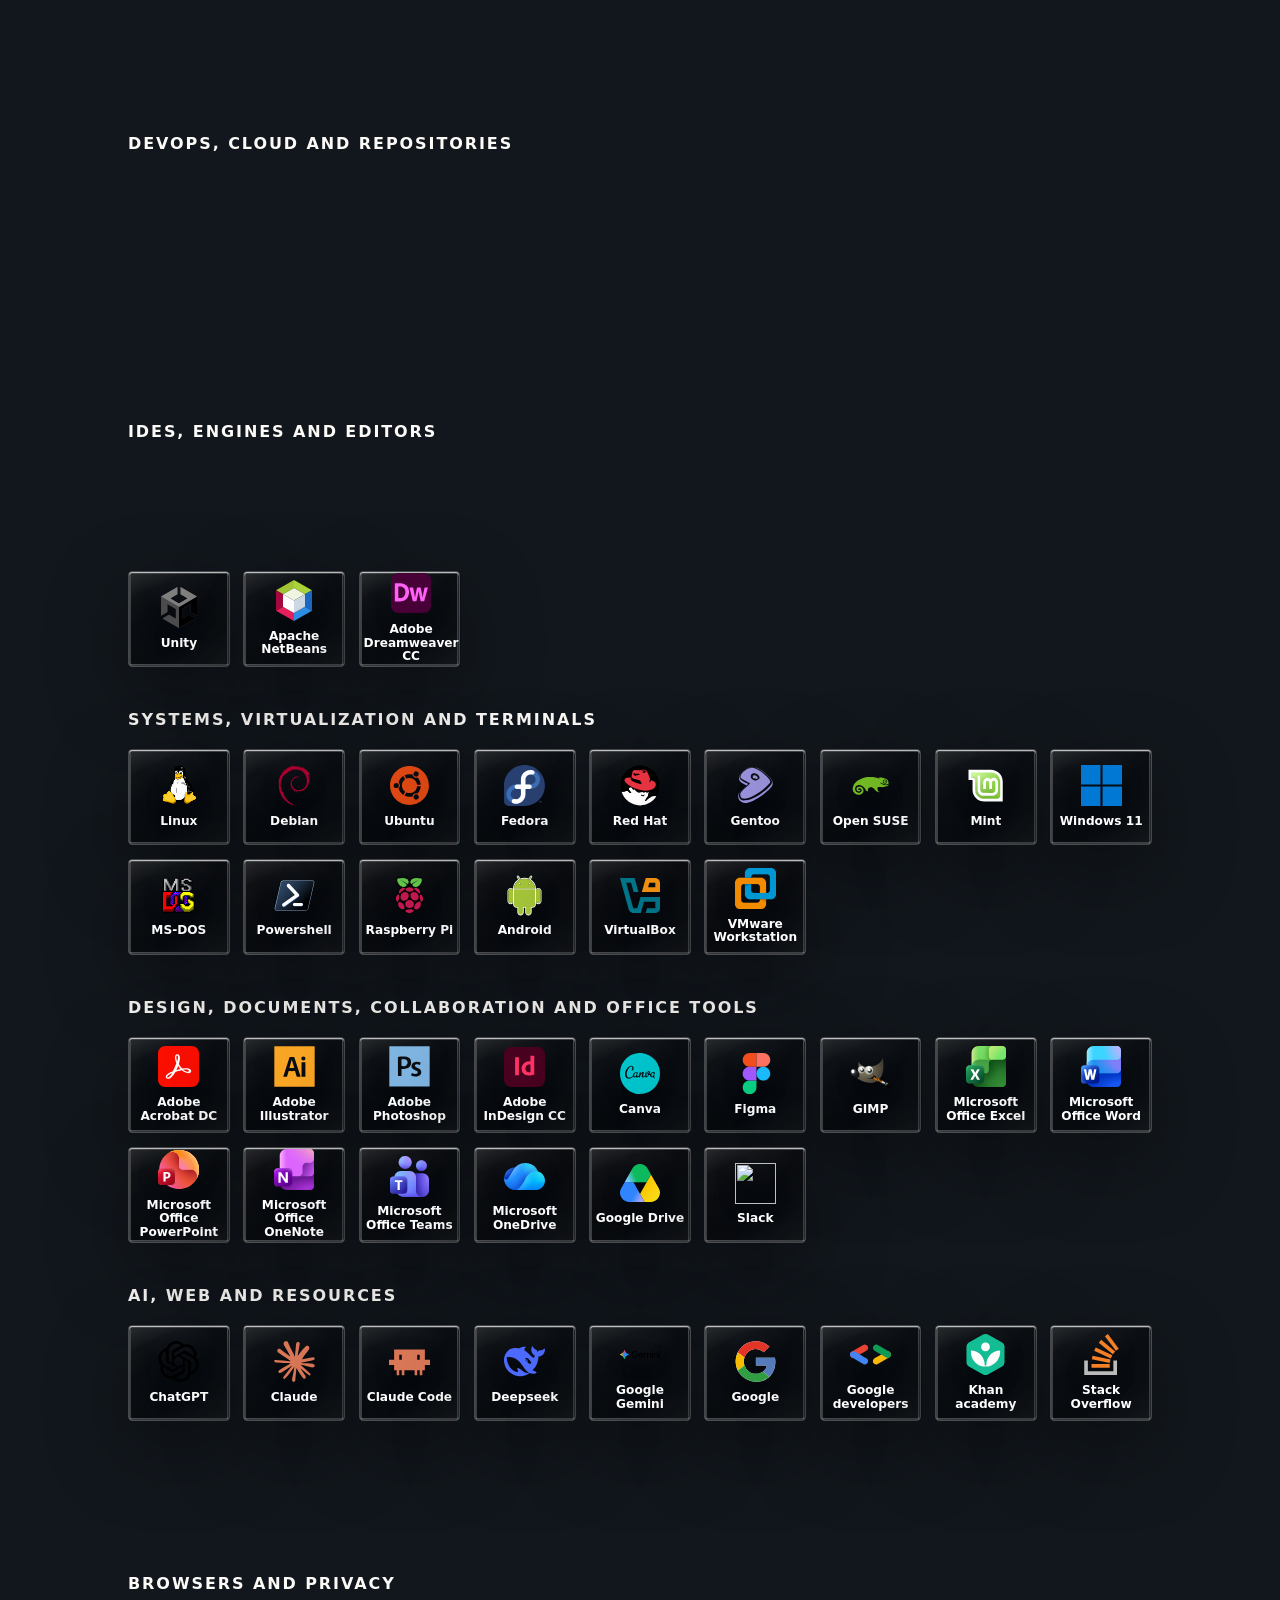
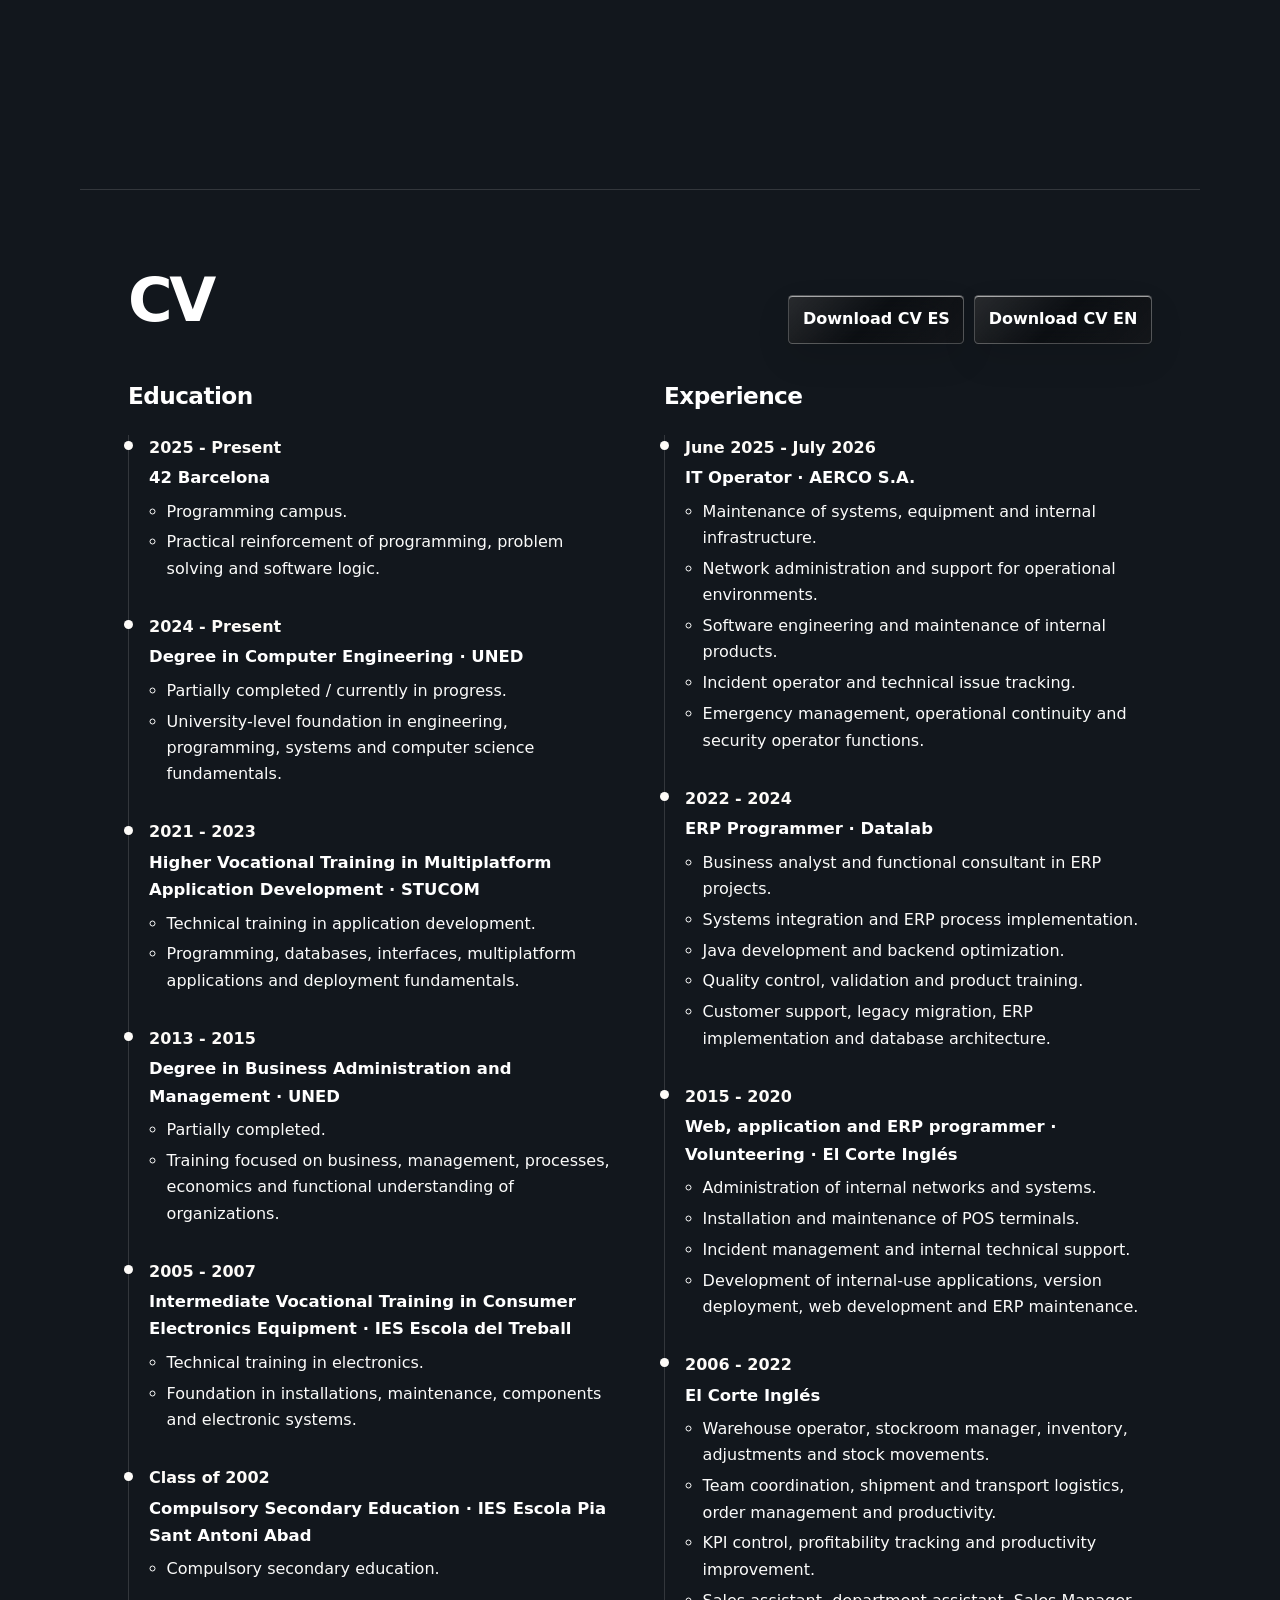
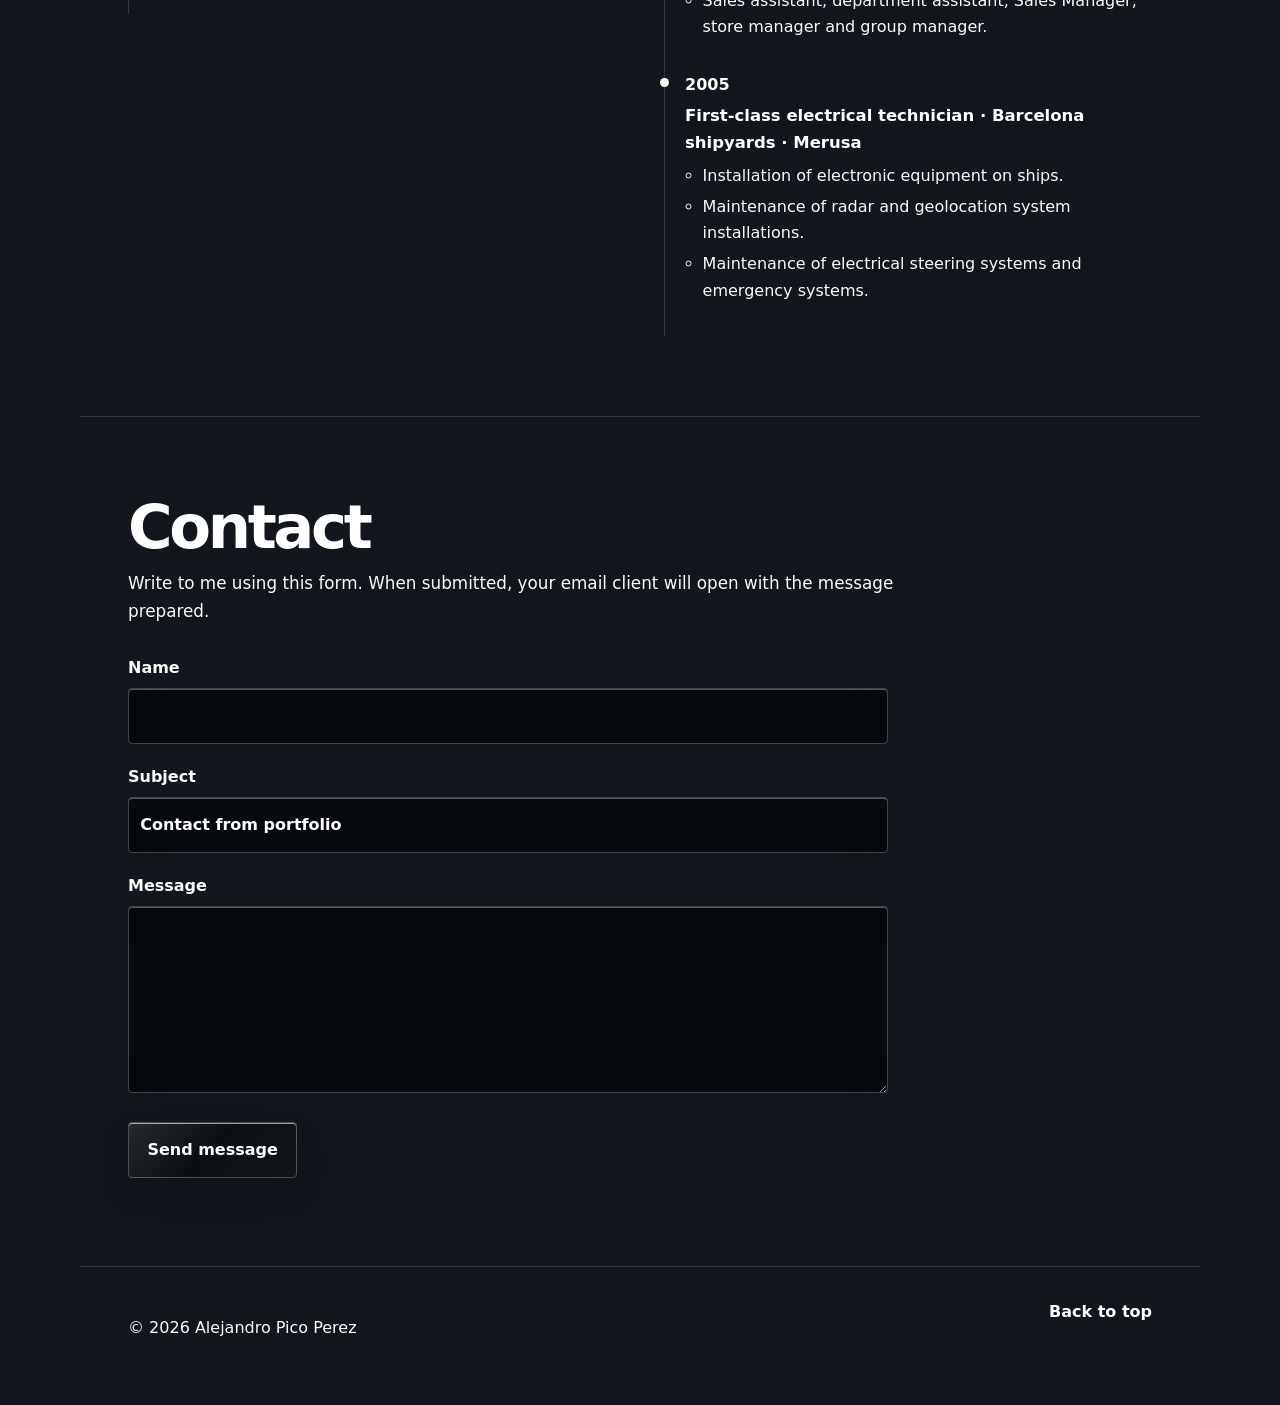
==== commit a533c4a6: "Add Relitree to the portfolio" ====
--- a/index.html
+++ b/index.html
@@ -32,7 +32,7 @@
   <script type="application/ld+json">
   {"@context":"https://schema.org","@type":"Person","name":"Alejandro Pico Perez","url":"https://alejandropico.github.io/Portfolio/","email":"alejandro.picoperez@gmail.com","sameAs":["https://github.com/AlejandroPico","https://www.linkedin.com/in/alejandro-pico-perez-a70681210/"],"knowsAbout":["Java","Spring","Backend development","Databases","ERP","Software architecture","Microservices","REST APIs","Technical visualization","Interactive web projects"]}
   </script>
-  <link rel="stylesheet" href="project-gallery-compact.css?v=20261109-1">
+  <link rel="stylesheet" href="project-gallery-compact.css?v=20261120-1">
 </head>
 <body>
   <nav class="site-nav" aria-label="Navegación principal">
@@ -105,6 +105,6 @@
   </main>
 
   <footer><p>© <span id="year"></span> Alejandro Pico Perez</p><a href="#inicio" data-i18n="footer.top">Volver arriba</a></footer>
-  <script src="skills-icons.js?v=20261109-1"></script><script src="script.js?v=20261109-1"></script><script src="i18n/project-catalog-extra.js?v=20261109-1"></script><script src="solar-theme.js?v=20261109-1"></script><script src="pwa.js"></script>
+  <script src="skills-icons.js?v=20261120-1"></script><script src="script.js?v=20261120-1"></script><script src="i18n/project-catalog-extra.js?v=20261120-1"></script><script src="solar-theme.js?v=20261120-1"></script><script src="pwa.js"></script>
 </body>
 </html>
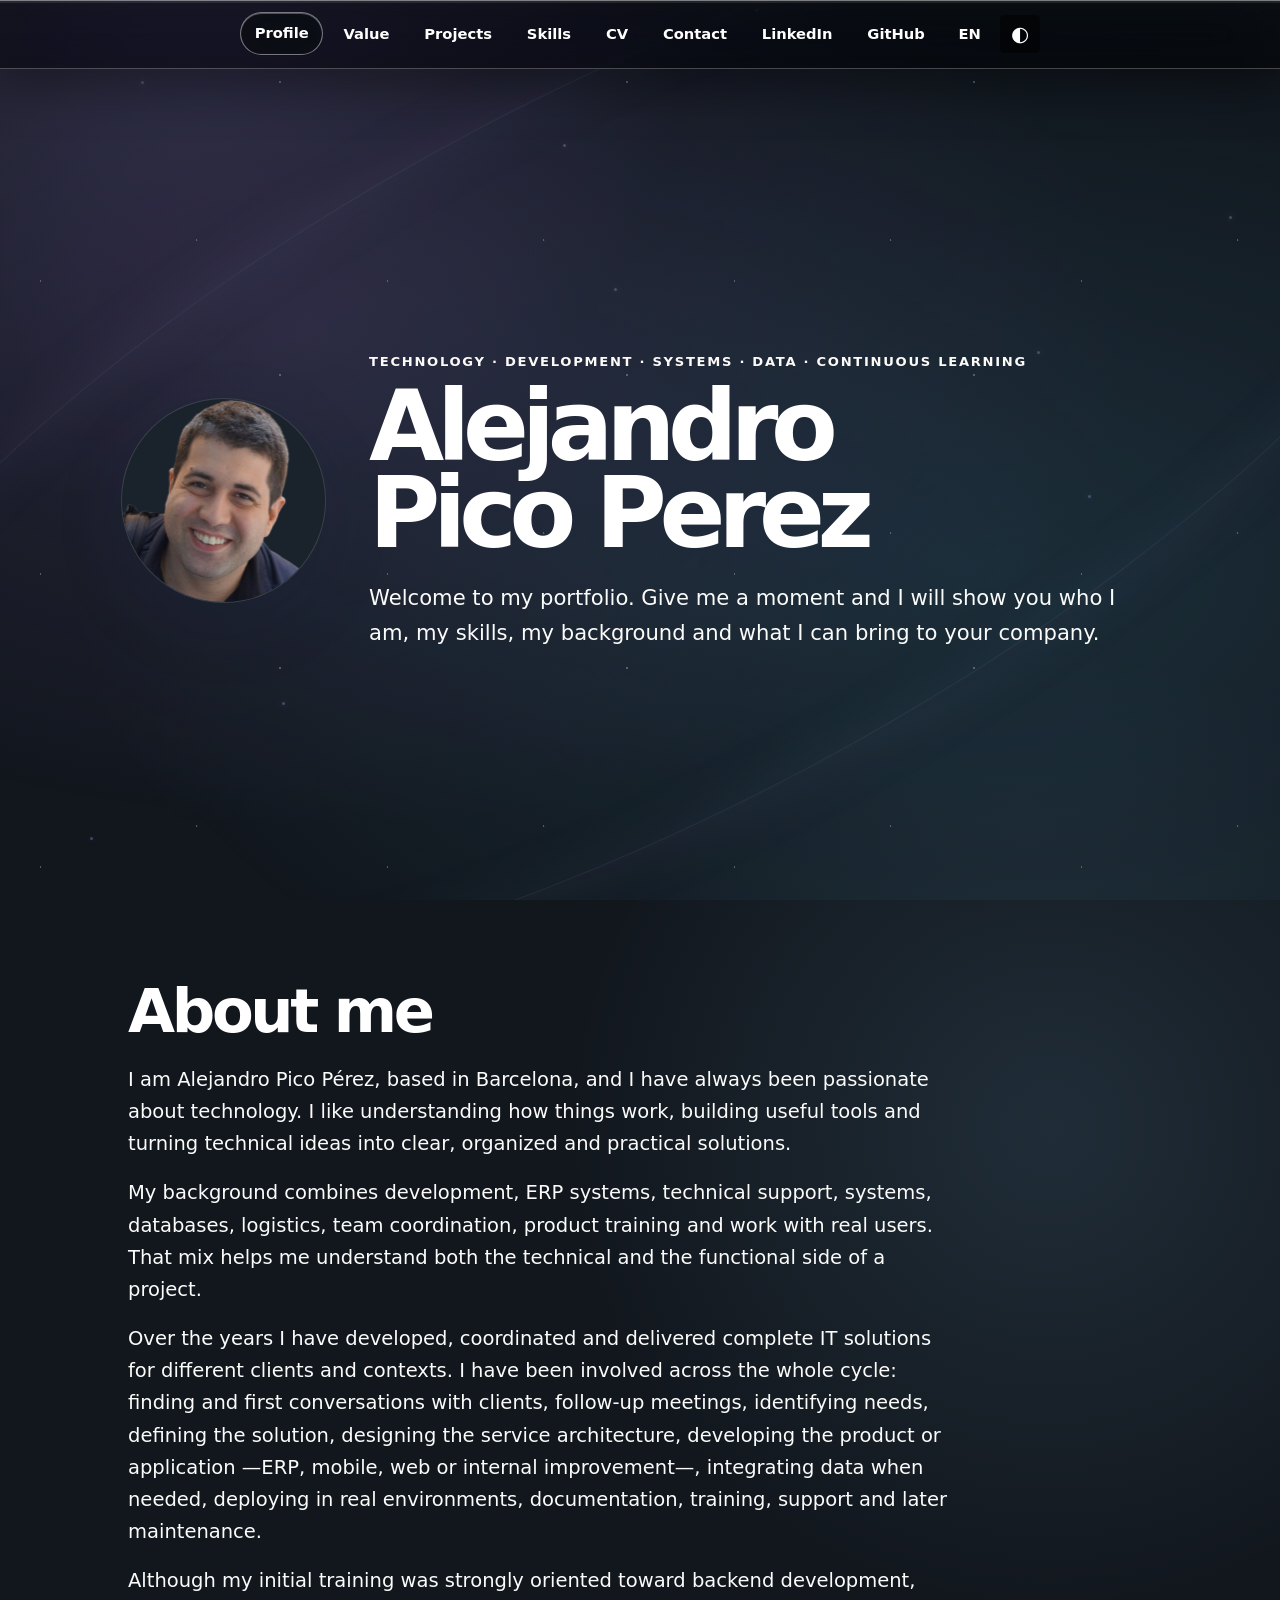
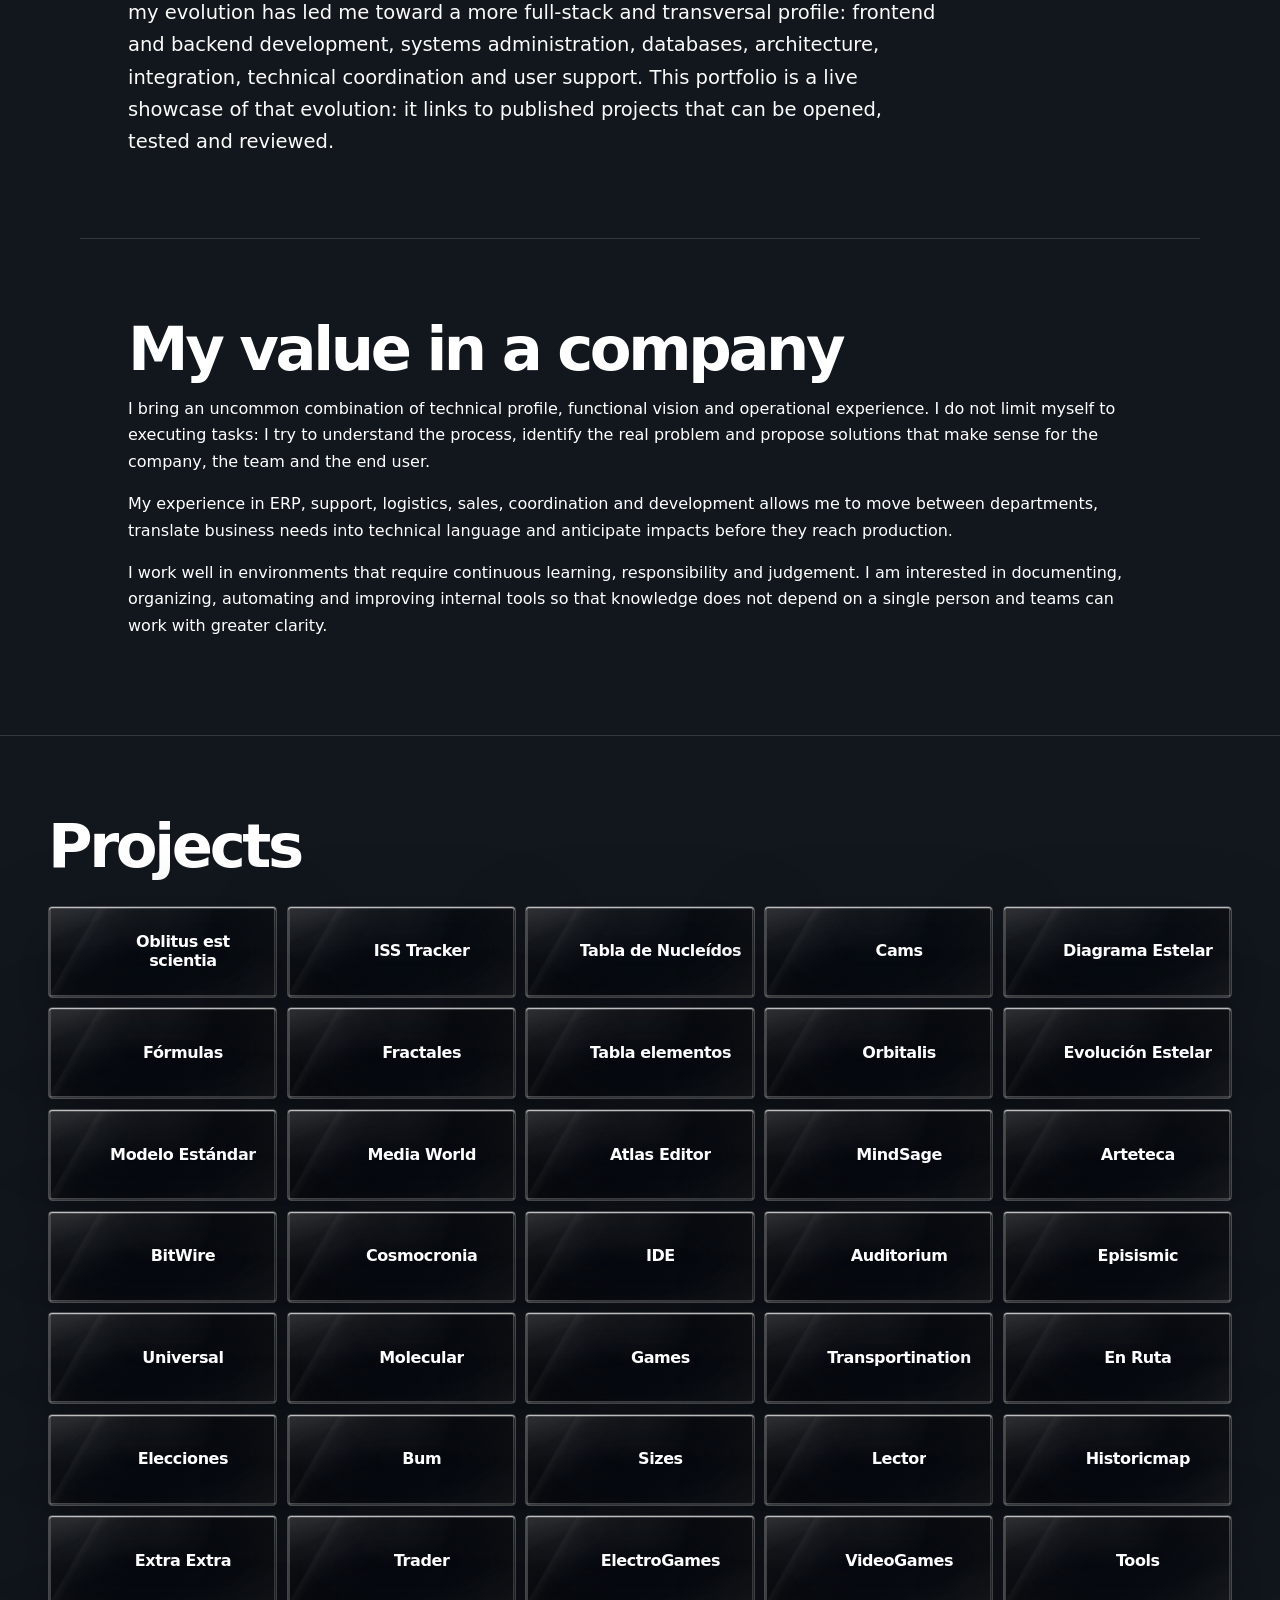
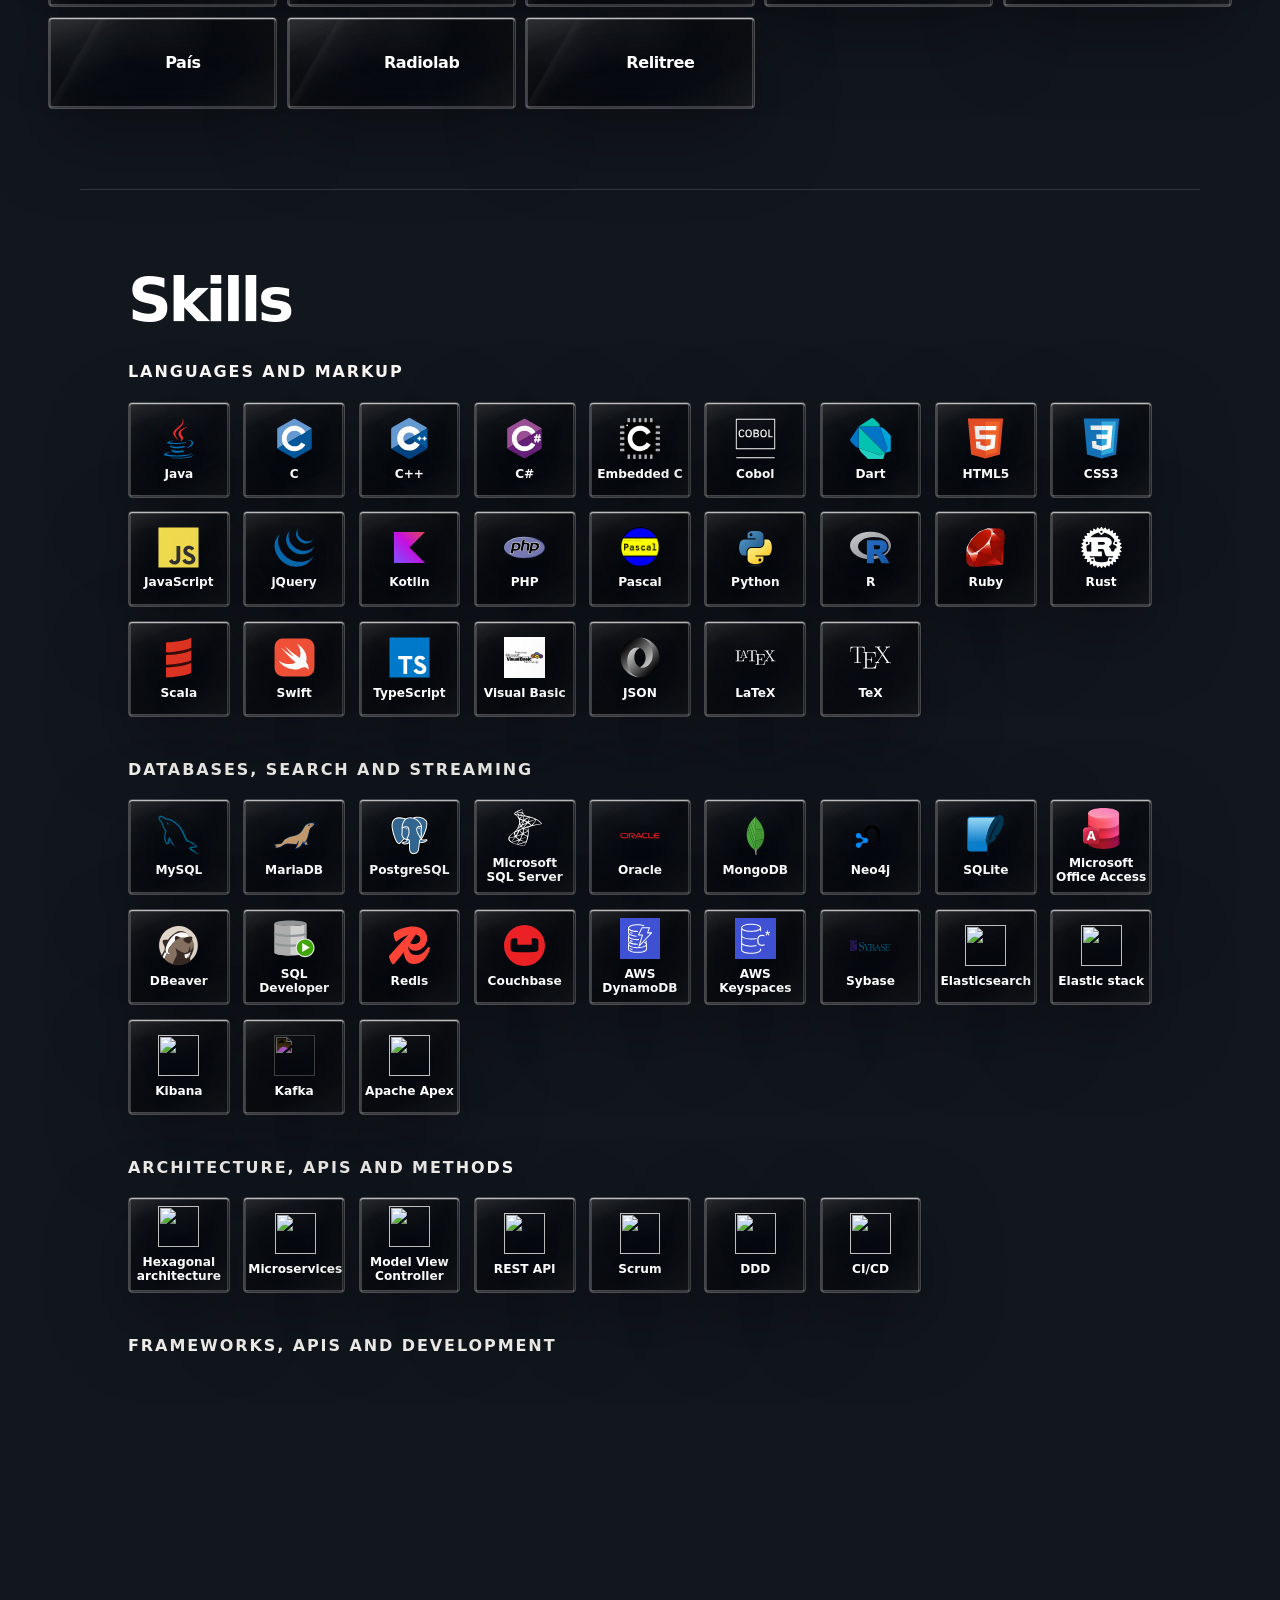
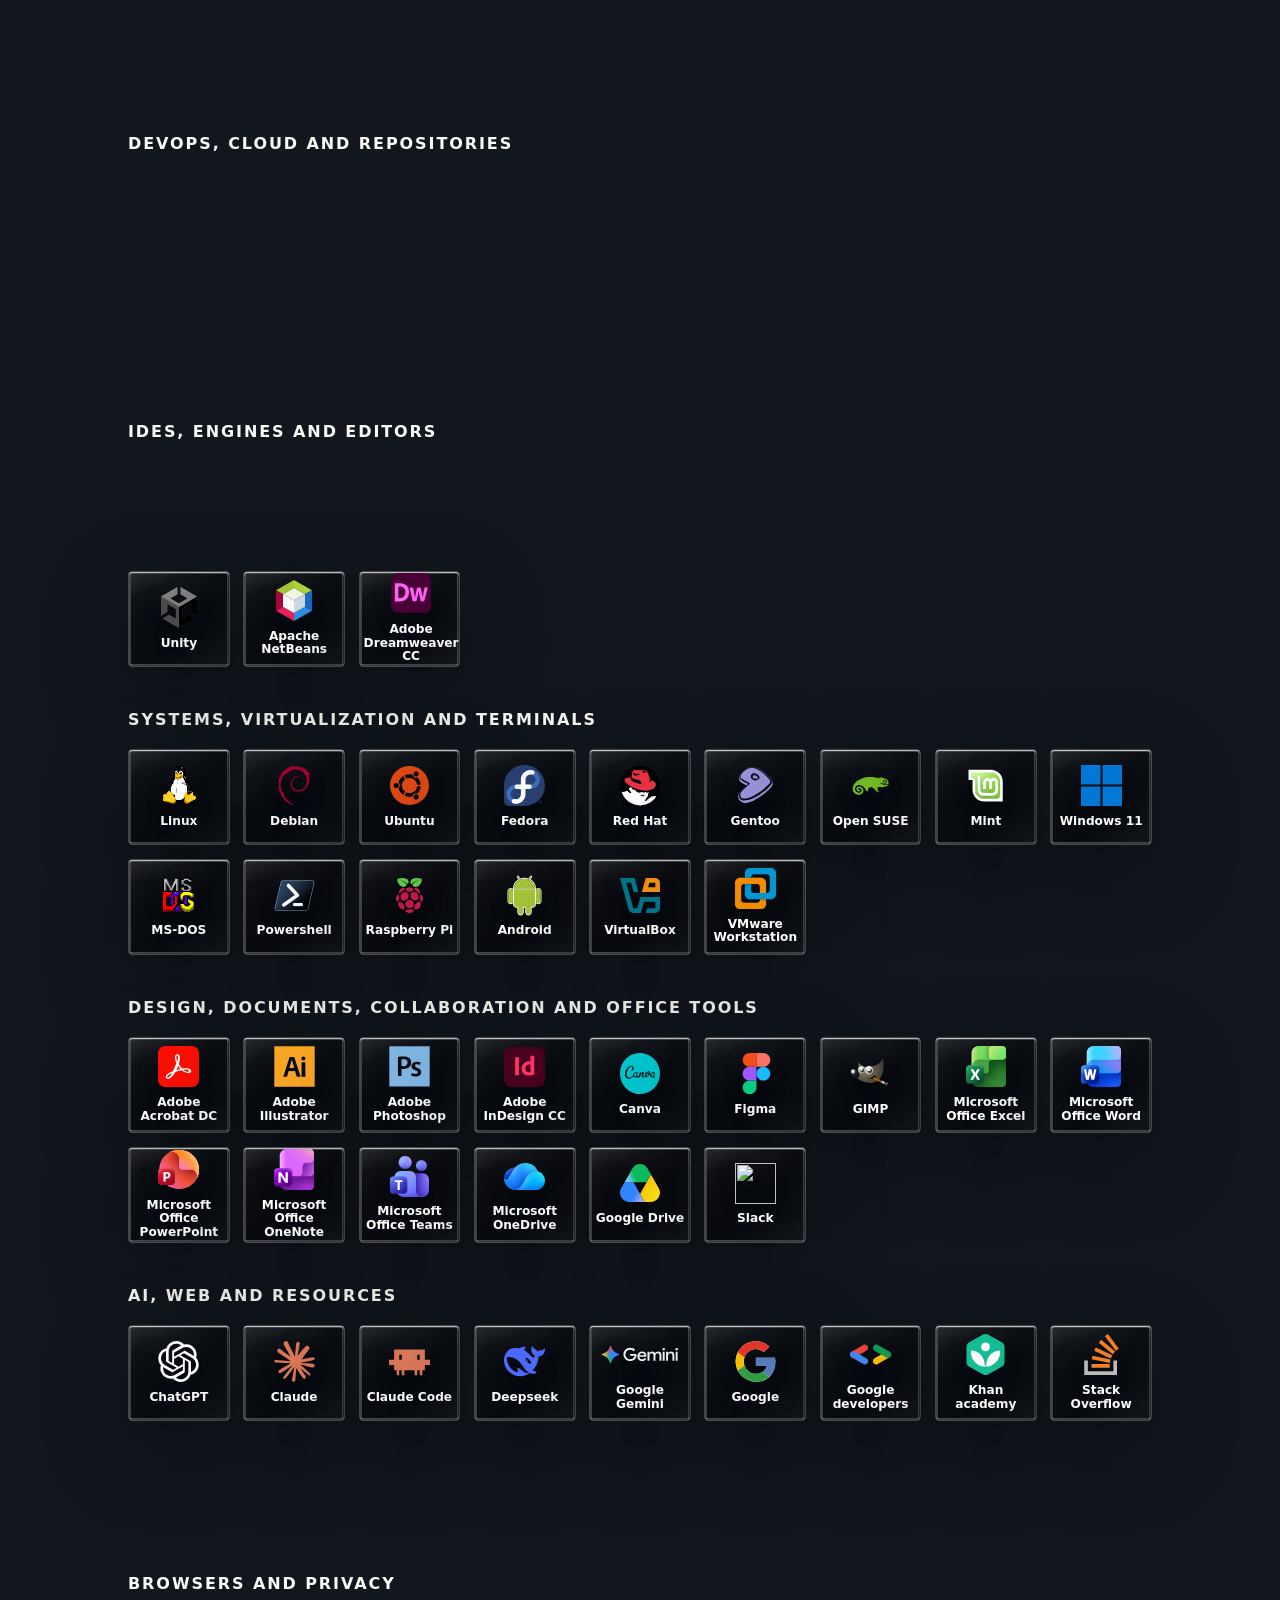
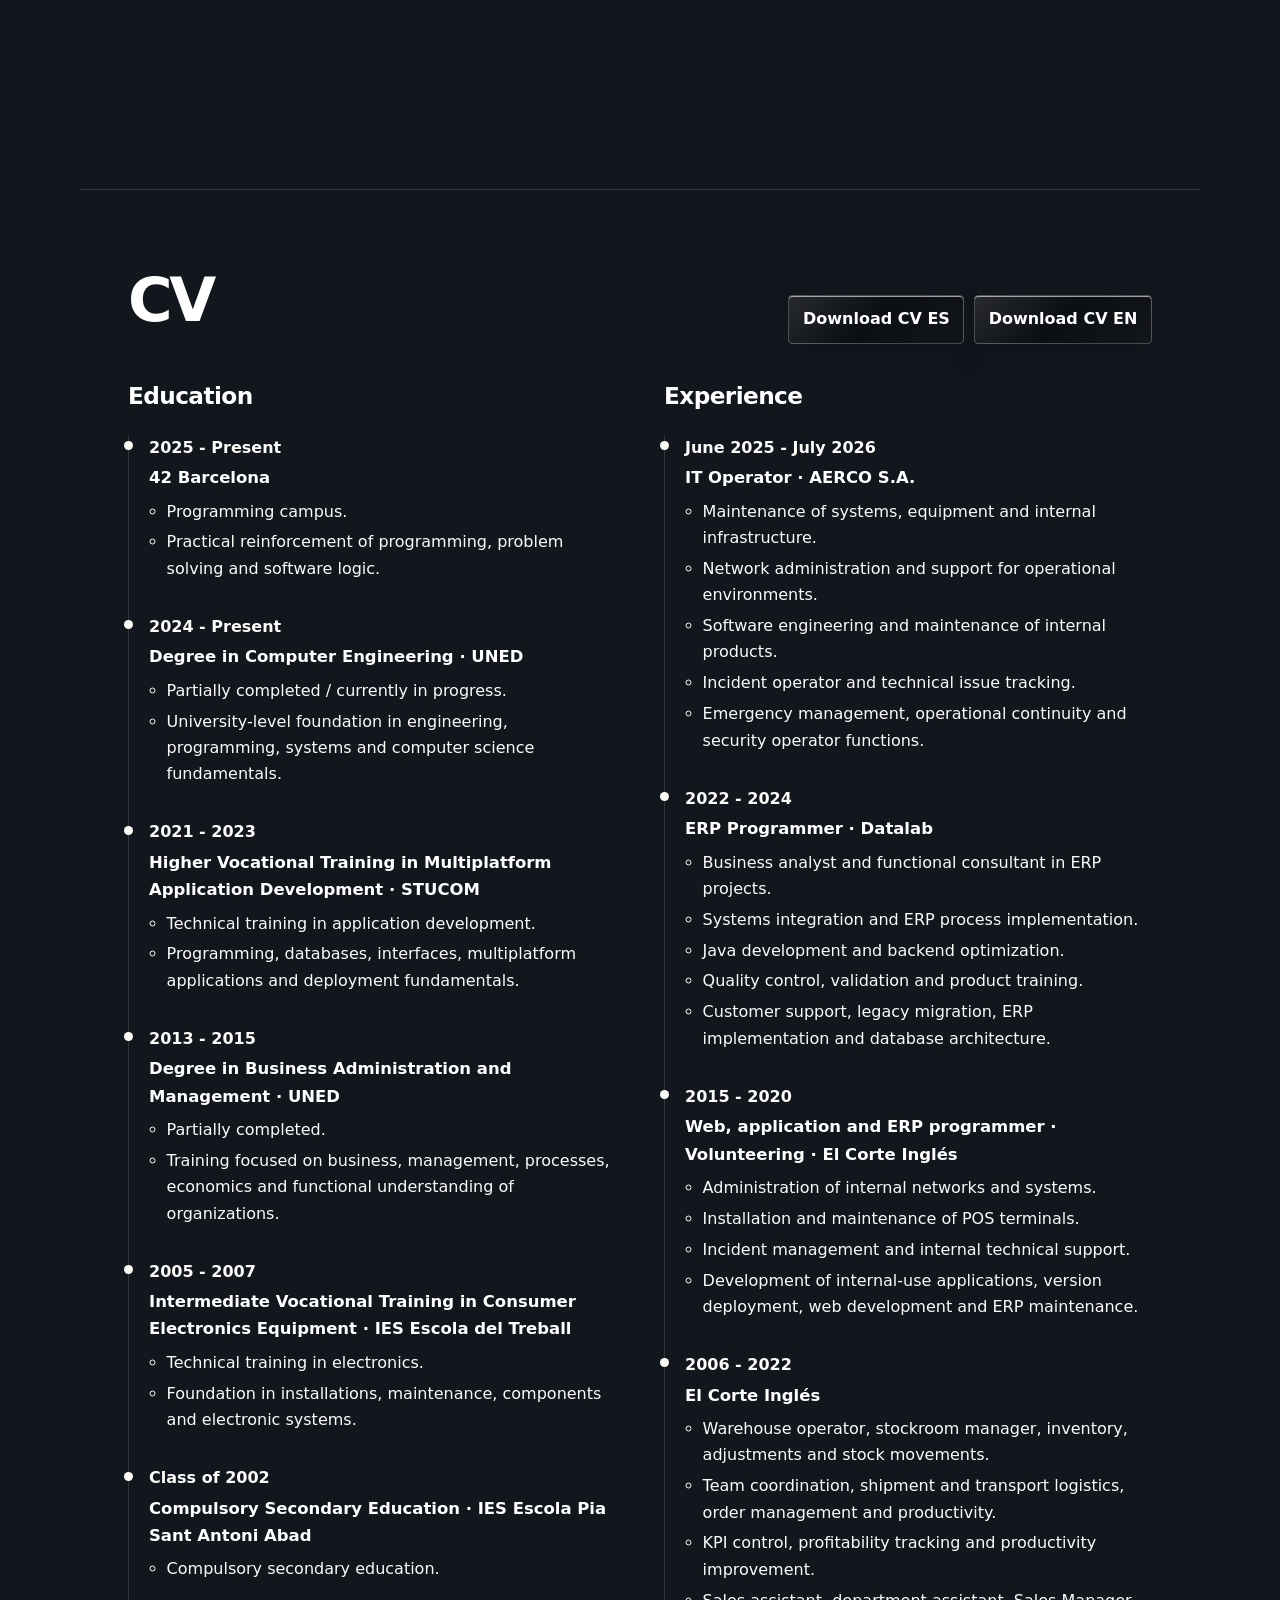
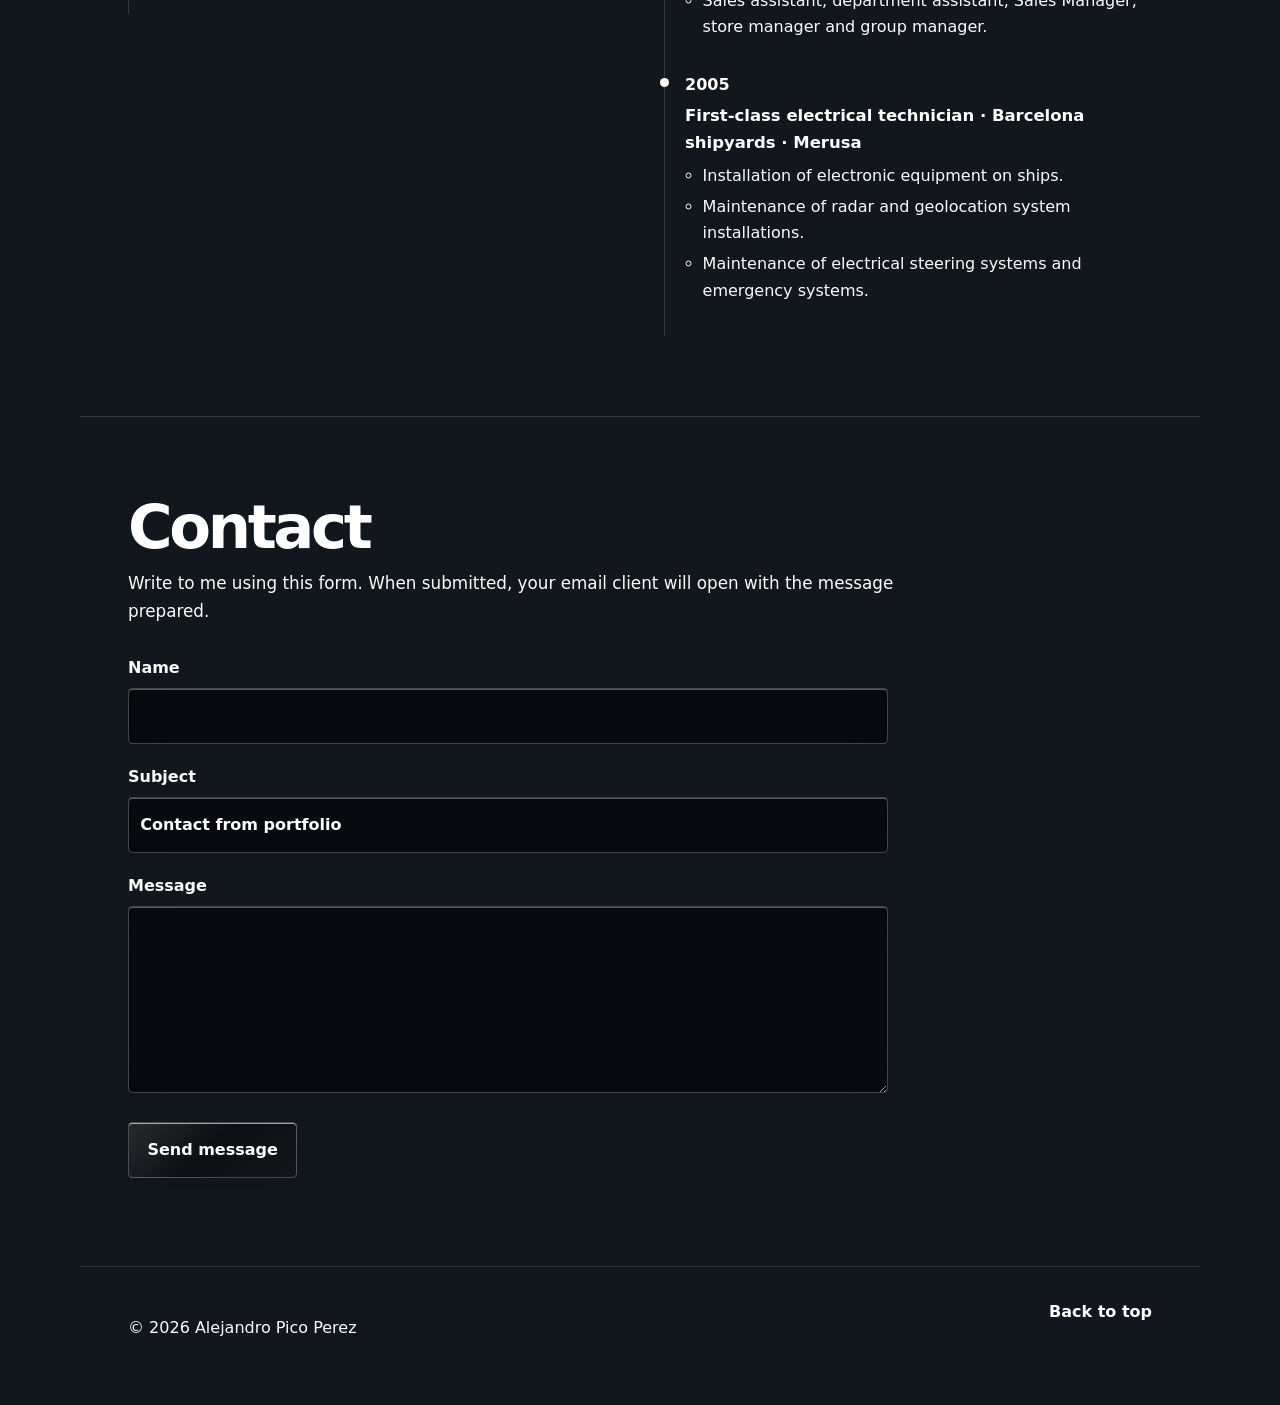
==== commit bd3fe2ed: "Improve Relitree description and dark theme skill icons" ====
--- a/index.html
+++ b/index.html
@@ -32,7 +32,7 @@
   <script type="application/ld+json">
   {"@context":"https://schema.org","@type":"Person","name":"Alejandro Pico Perez","url":"https://alejandropico.github.io/Portfolio/","email":"alejandro.picoperez@gmail.com","sameAs":["https://github.com/AlejandroPico","https://www.linkedin.com/in/alejandro-pico-perez-a70681210/"],"knowsAbout":["Java","Spring","Backend development","Databases","ERP","Software architecture","Microservices","REST APIs","Technical visualization","Interactive web projects"]}
   </script>
-  <link rel="stylesheet" href="project-gallery-compact.css?v=20261120-1">
+  <link rel="stylesheet" href="project-gallery-compact.css?v=20261120-2">
 </head>
 <body>
   <nav class="site-nav" aria-label="Navegación principal">
@@ -105,6 +105,6 @@
   </main>
 
   <footer><p>© <span id="year"></span> Alejandro Pico Perez</p><a href="#inicio" data-i18n="footer.top">Volver arriba</a></footer>
-  <script src="skills-icons.js?v=20261120-1"></script><script src="script.js?v=20261120-1"></script><script src="i18n/project-catalog-extra.js?v=20261120-1"></script><script src="solar-theme.js?v=20261120-1"></script><script src="pwa.js"></script>
+  <script src="skills-icons.js?v=20261120-2"></script><script src="script.js?v=20261120-2"></script><script src="i18n/project-catalog-extra.js?v=20261120-2"></script><script src="solar-theme.js?v=20261120-2"></script><script src="pwa.js"></script>
 </body>
 </html>
